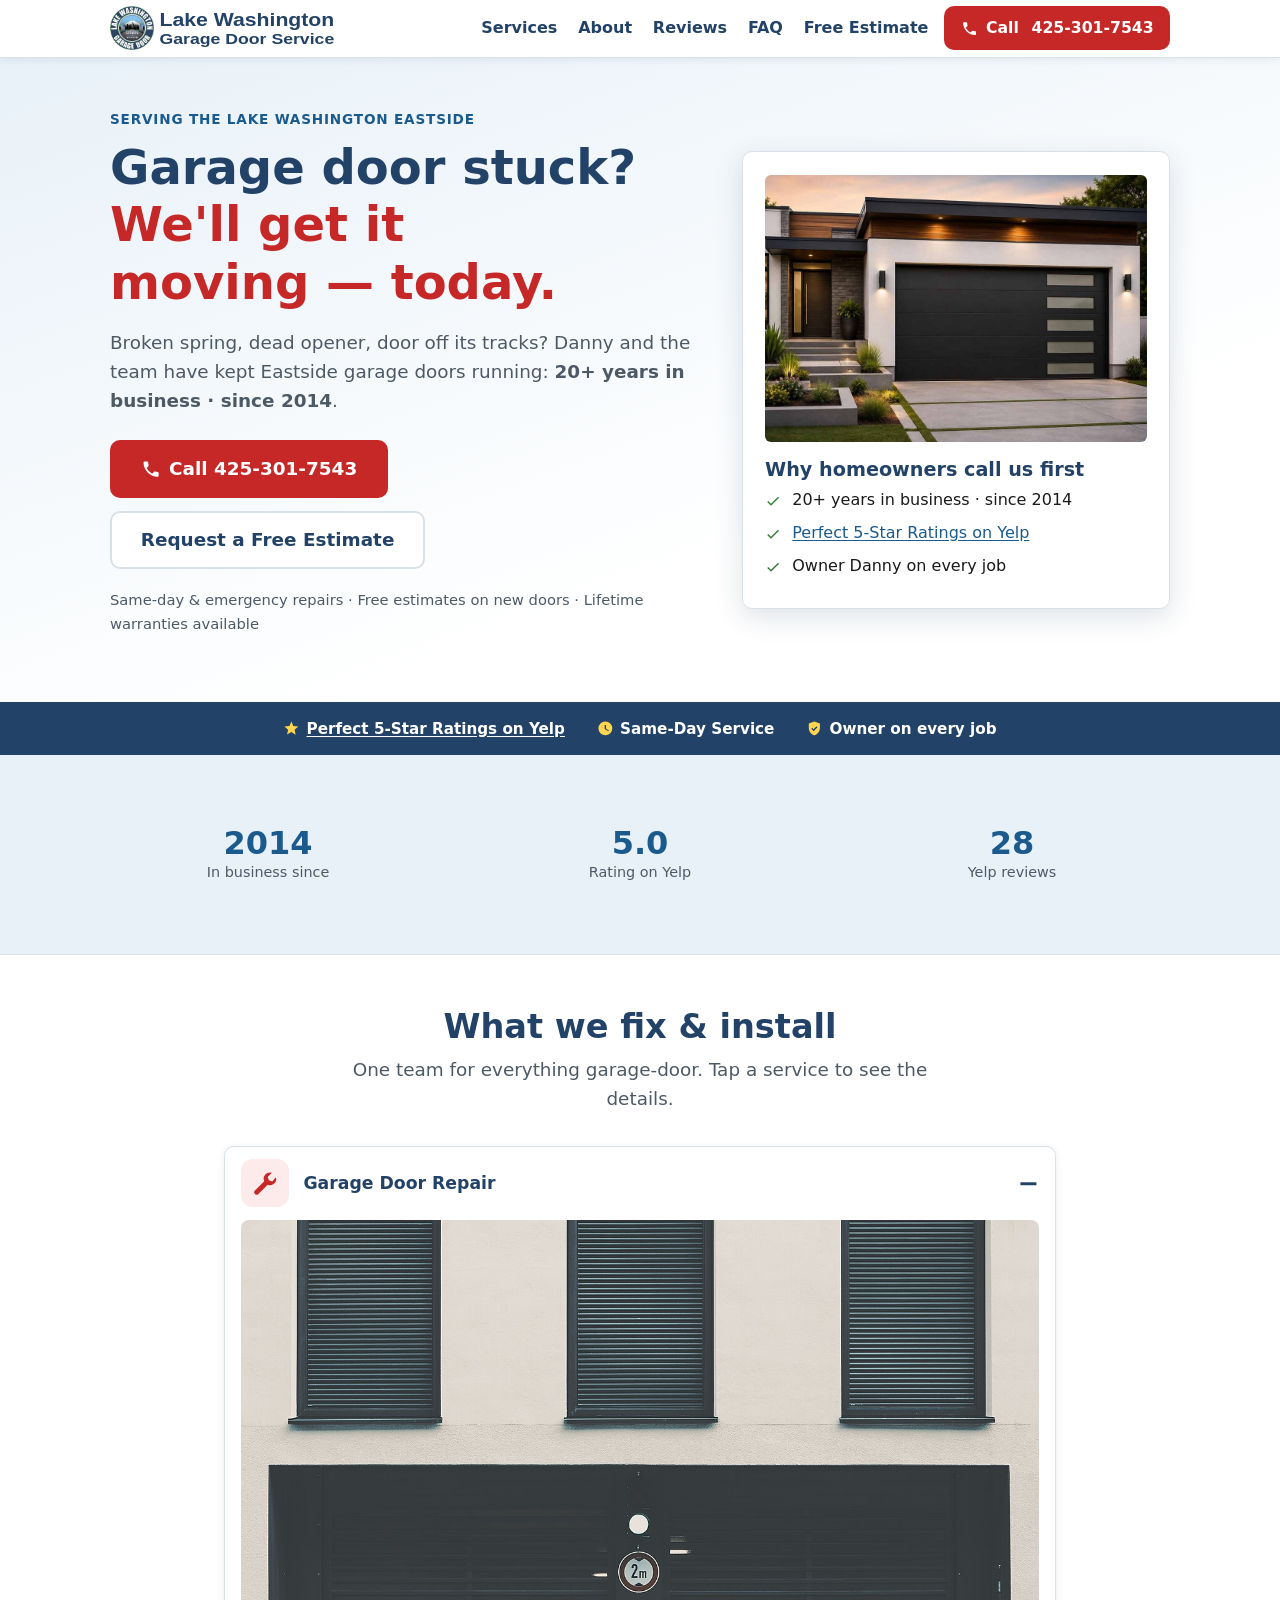
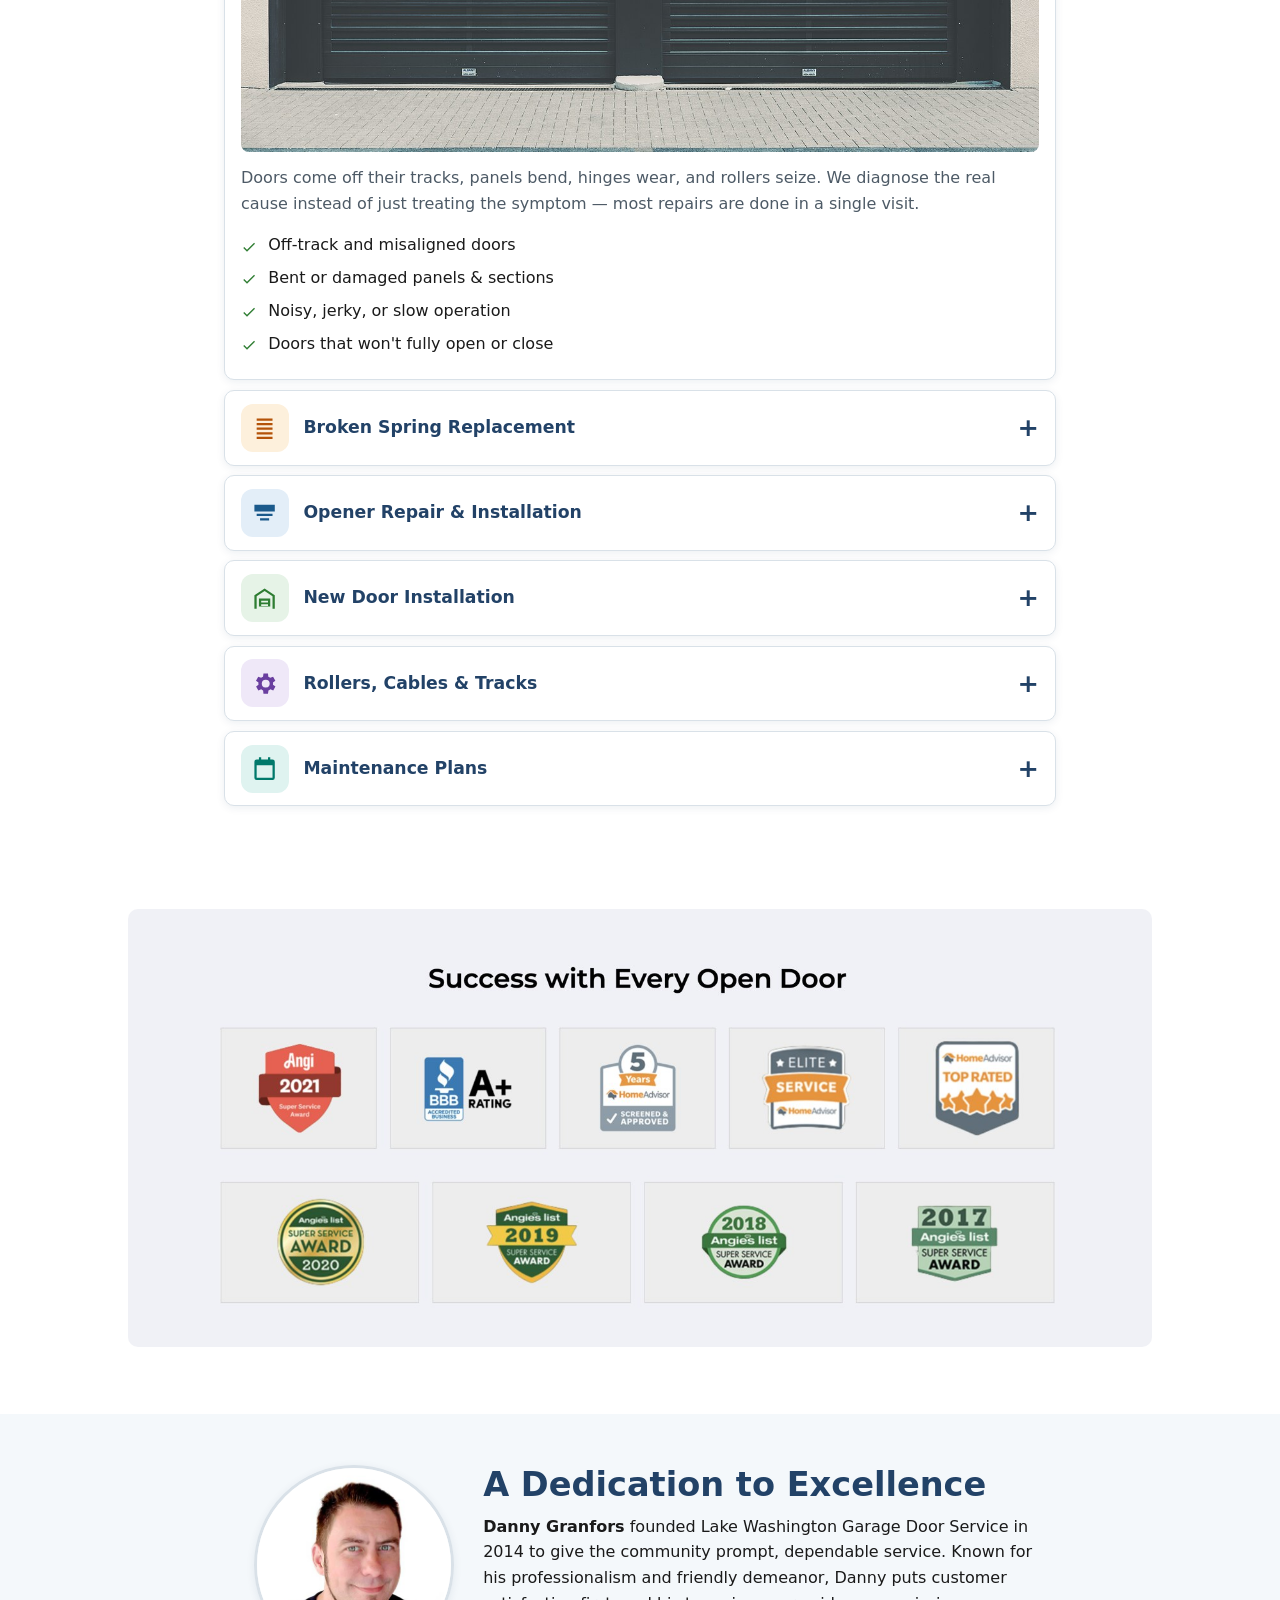
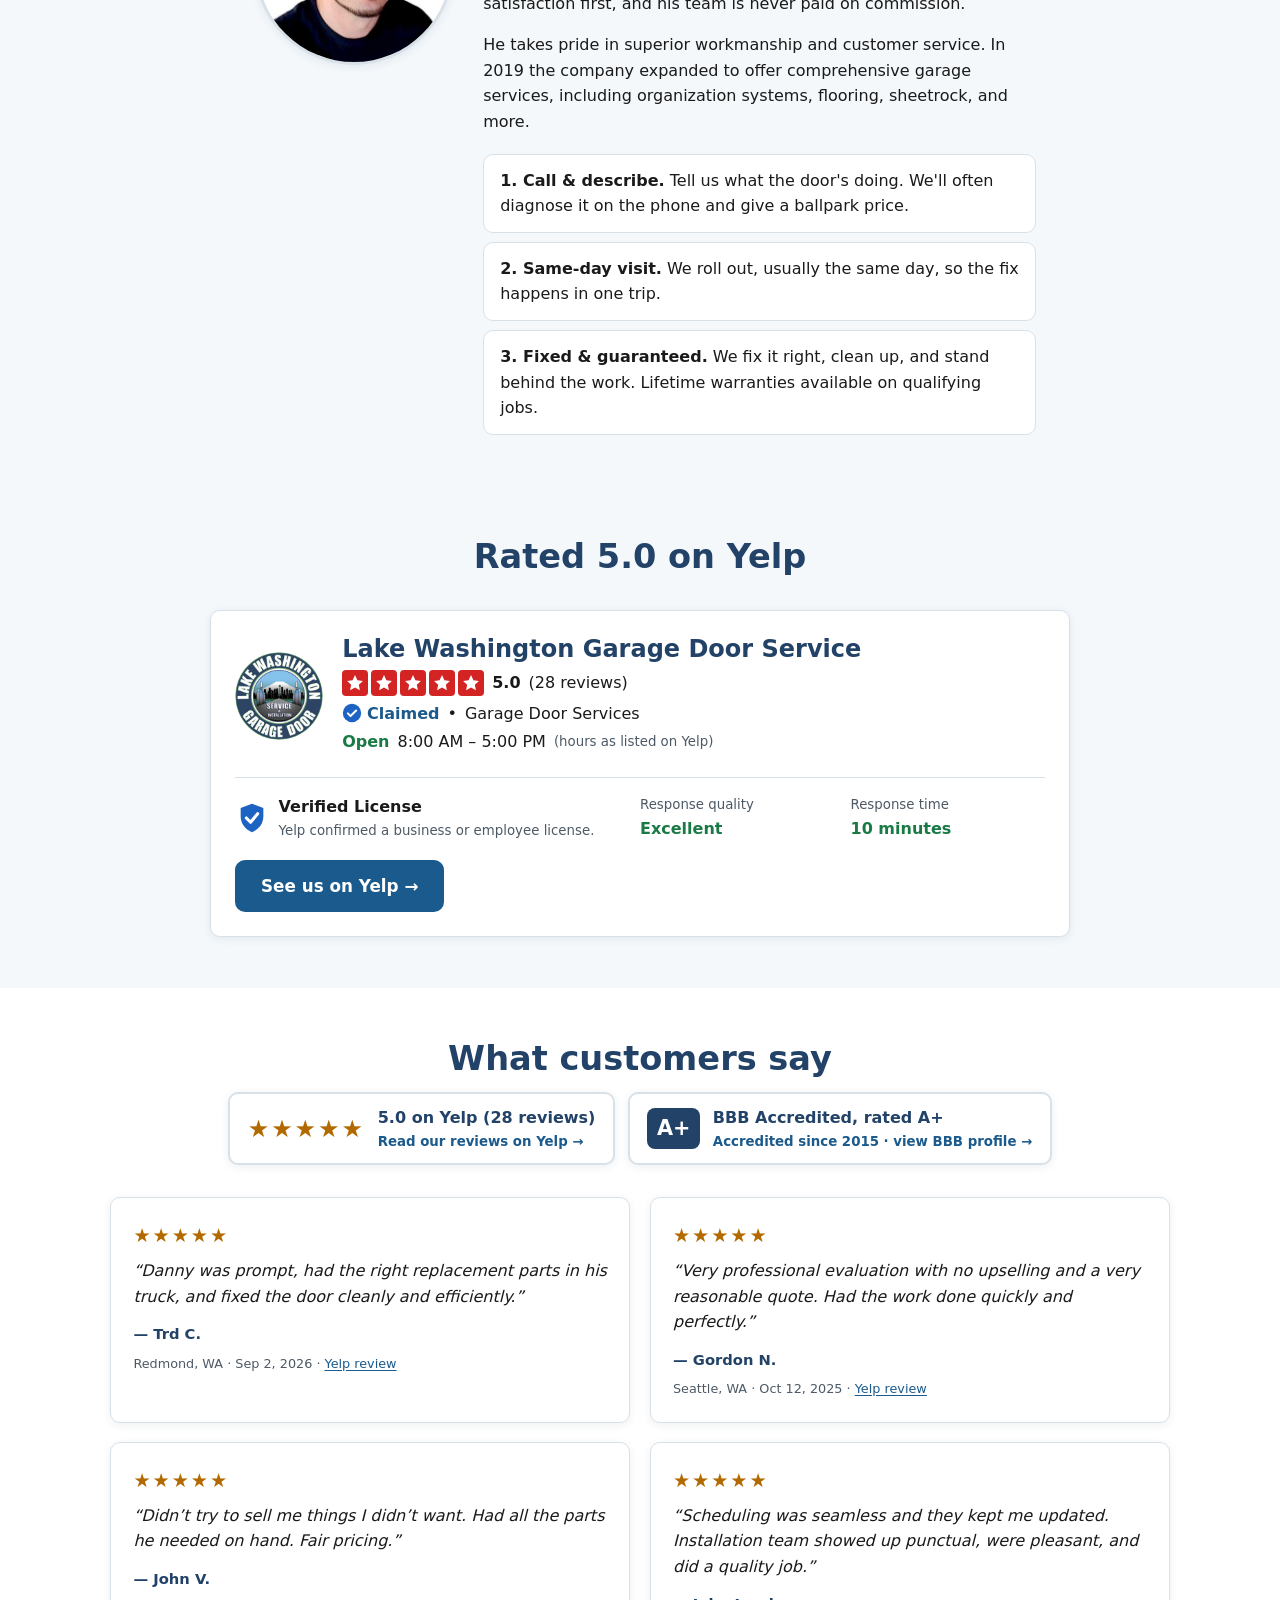
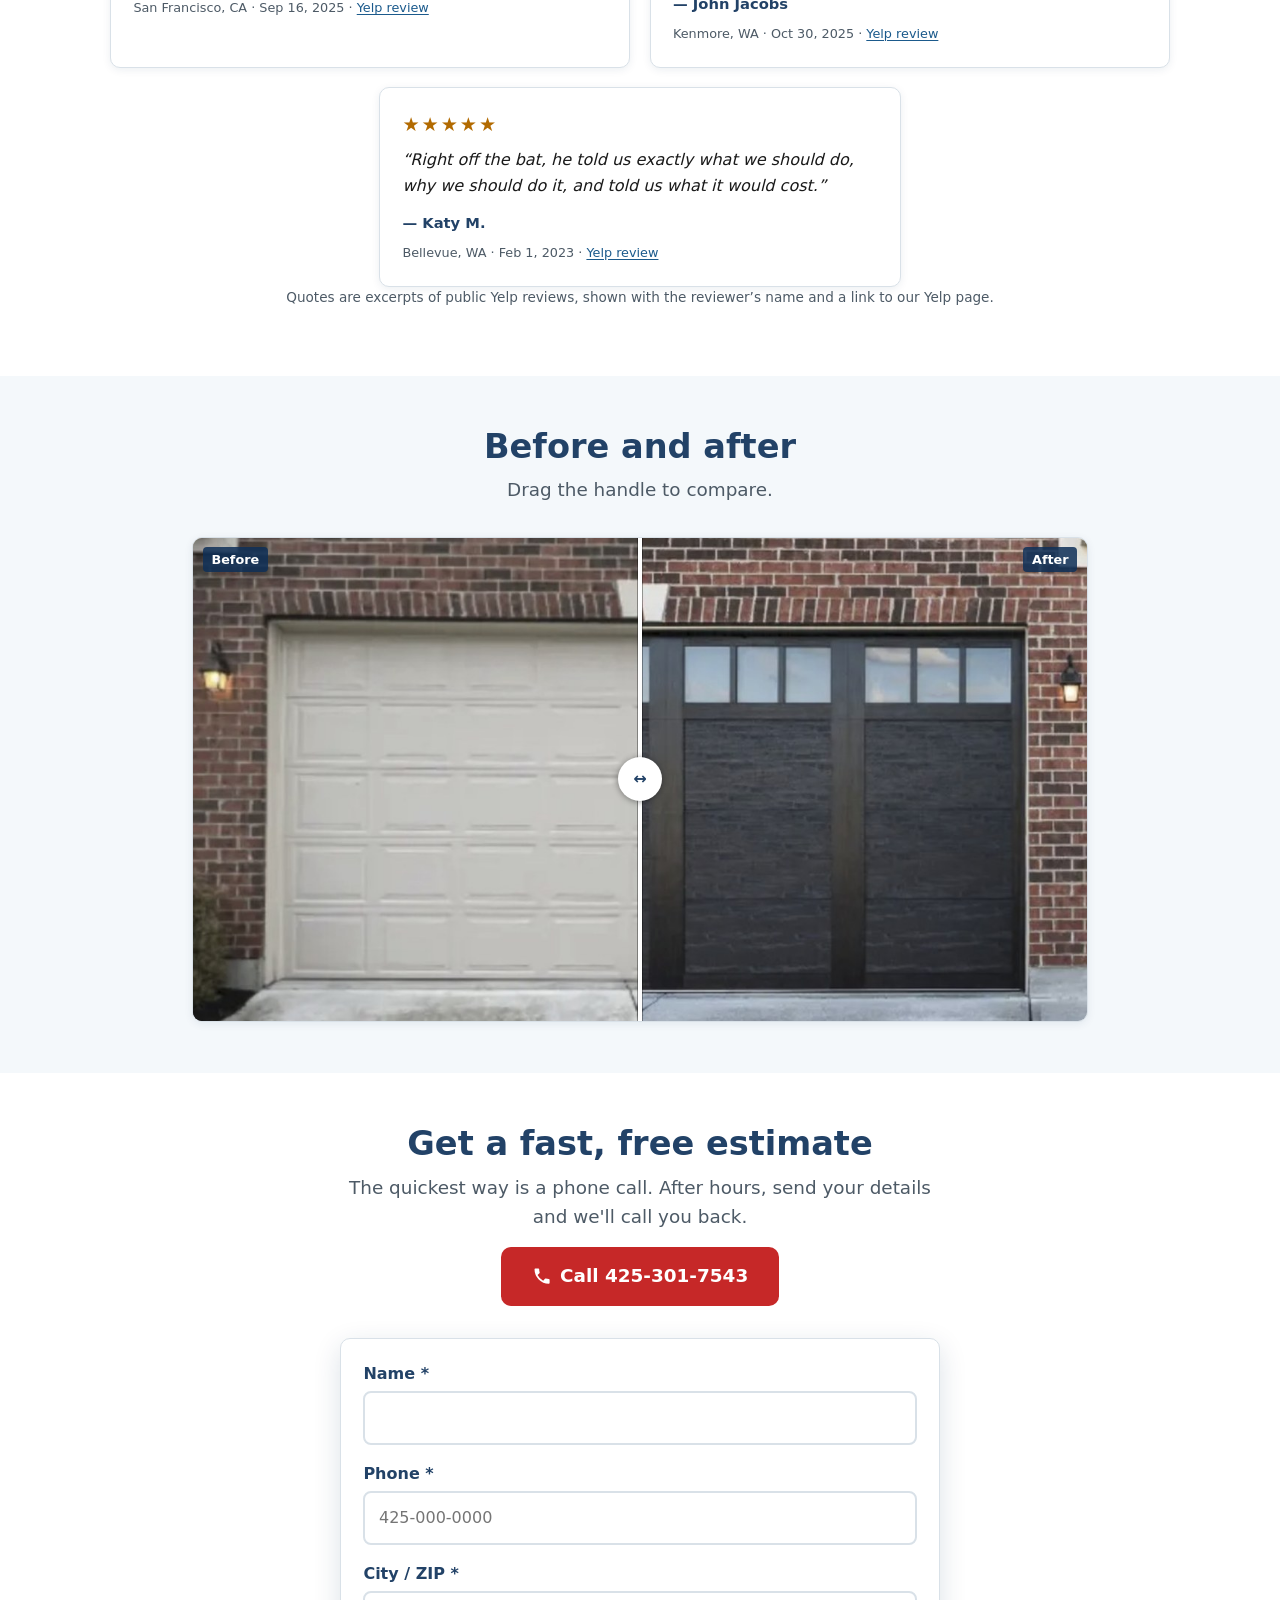
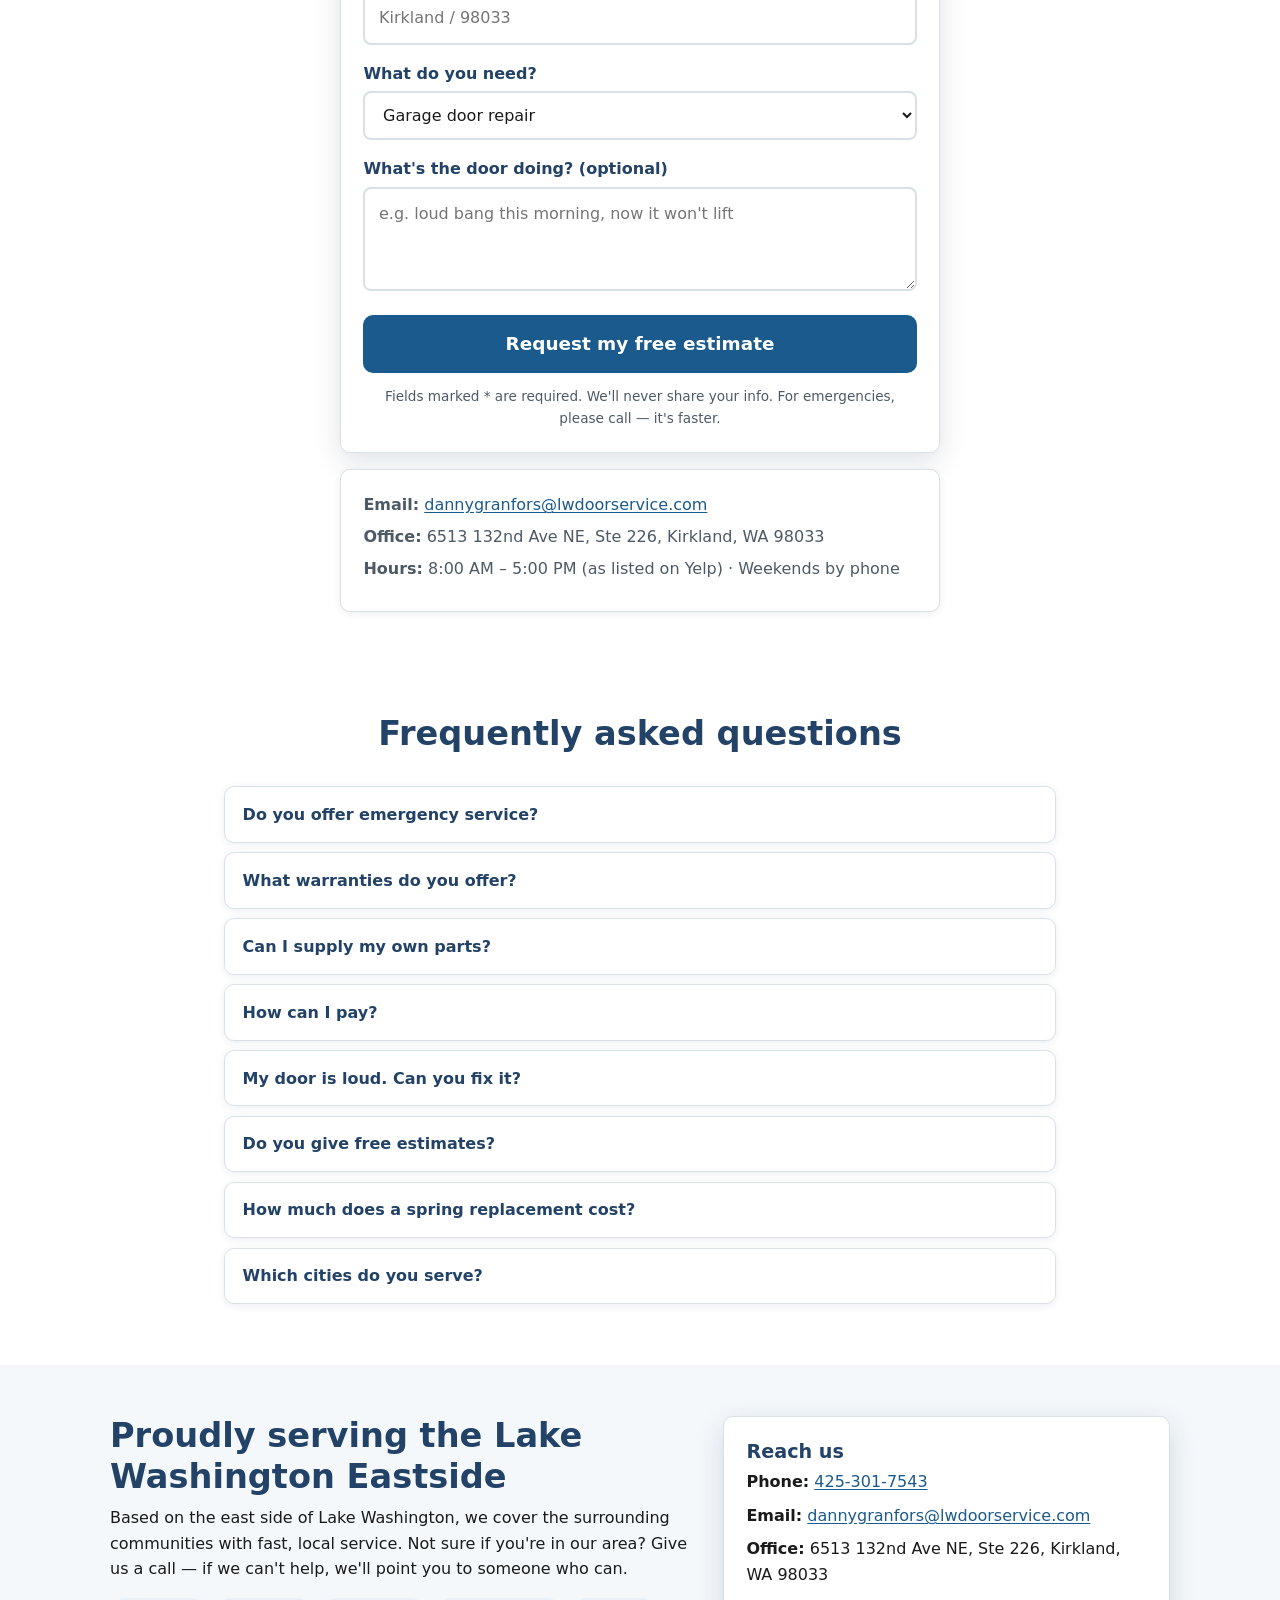
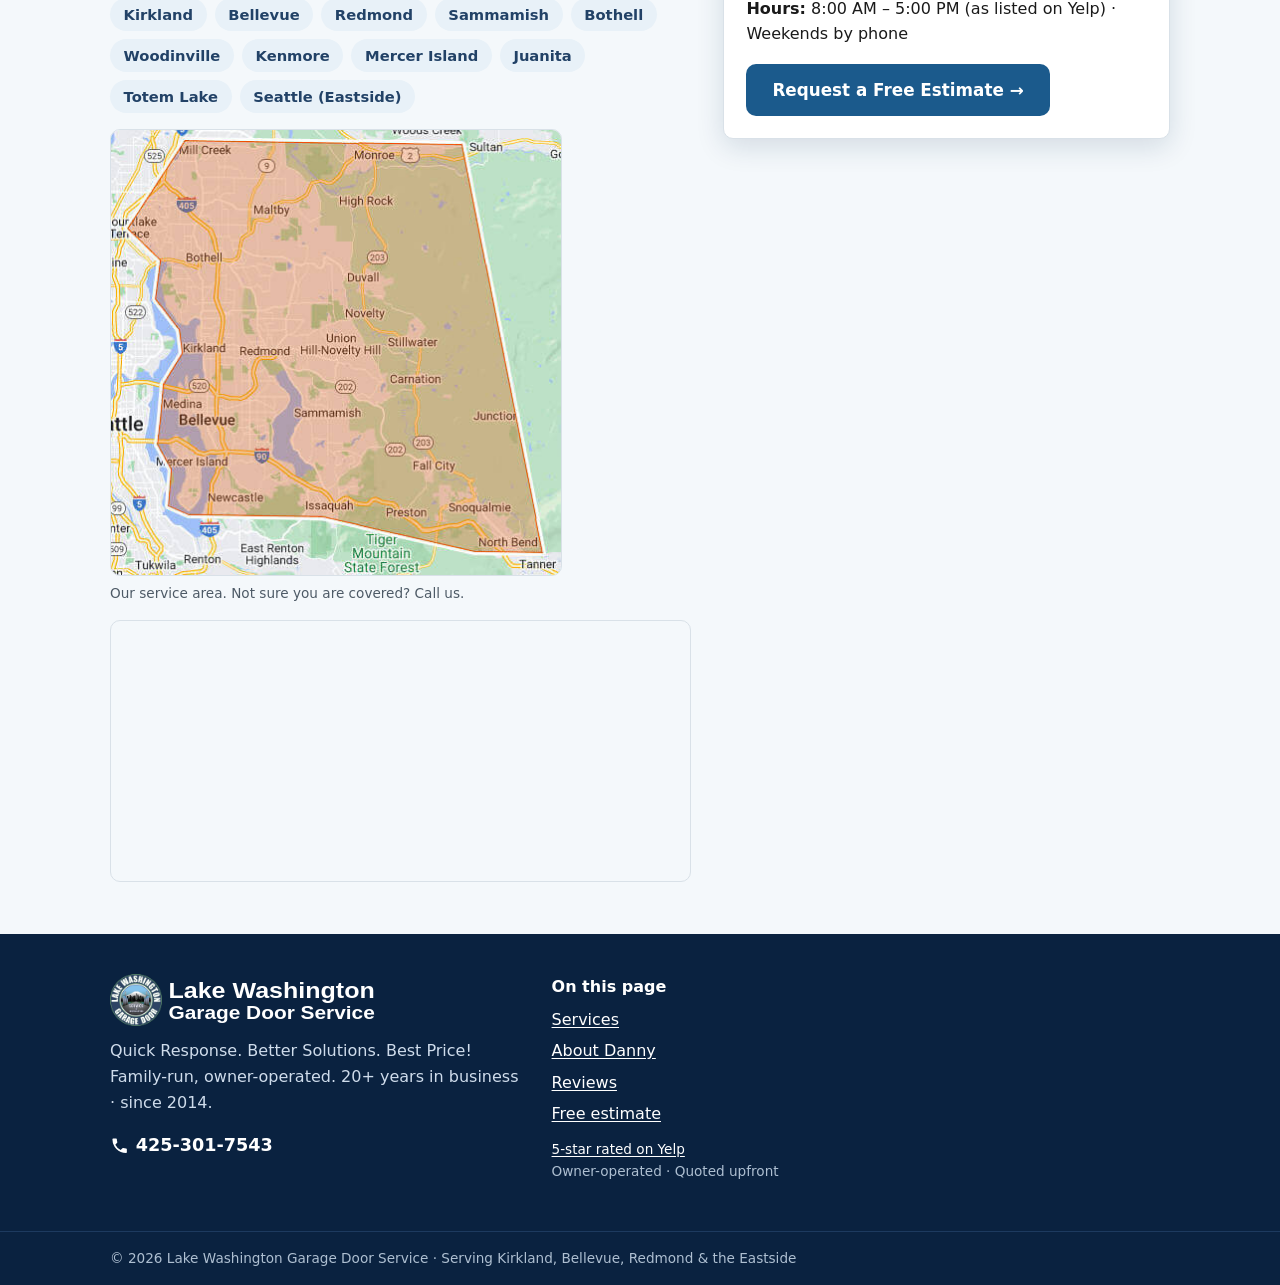
==== index.html @ e5011e91 "Garage door design one: one-page mobile-first site built from design 7" ====
<!DOCTYPE html>
<html lang="en">
<head>
<meta charset="utf-8">
<meta name="viewport" content="width=device-width, initial-scale=1">
<title>Garage Door Repair &amp; Installation — Eastside WA | Lake Washington Garage Door Service</title>
<meta name="description" content="Same-day garage door repair, spring replacement, opener service and new-door installation across the Lake Washington Eastside. 20+ years in business, since 2014. 5-star rated on Yelp. Call 425-301-7543.">
<link rel="canonical" href="https://lwdoorservice.com/">
<meta property="og:type" content="website">
<meta property="og:site_name" content="Lake Washington Garage Door Service">
<meta property="og:title" content="Garage Door Repair &amp; Installation — Eastside WA | Lake Washington Garage Door Service">
<meta property="og:description" content="Same-day garage door repair, spring replacement, opener service and new-door installation across the Lake Washington Eastside. 20+ years in business, since 2014. 5-star rated on Yelp. Call 425-301-7543.">
<meta property="og:url" content="https://lwdoorservice.com/">
<meta name="theme-color" content="#224267">
<link rel="icon" href="favicon.ico" sizes="any">
<link rel="icon" href="favicon.png" type="image/png" sizes="64x64">
<link rel="apple-touch-icon" href="apple-touch-icon.png">
<link rel="stylesheet" href="styles.css">
<link rel="stylesheet" href="print.css" media="print">
<script type="application/ld+json">
{
  "@context": "https://schema.org",
  "@type": "GarageDoorService",
  "name": "Lake Washington Garage Door Service",
  "telephone": "+14253017543",
  "email": "dannygranfors@lwdoorservice.com",
  "url": "https://lwdoorservice.com/",
  "image": "https://lwdoorservice.com/logos/badge.png",
  "priceRange": "$$",
  "slogan": "Quick Response. Better Solutions. Best Price!",
  "areaServed": [{"@type":"City","name":"Kirkland"},{"@type":"City","name":"Bellevue"},{"@type":"City","name":"Redmond"},{"@type":"City","name":"Sammamish"},{"@type":"City","name":"Bothell"},{"@type":"City","name":"Woodinville"},{"@type":"City","name":"Kenmore"},{"@type":"City","name":"Mercer Island"},{"@type":"City","name":"Seattle"}]
}
</script>

</head>
<body id="top">
<a class="skip" href="#main">Skip to content</a>
<header class="site-header">
  <div class="header-inner">
    <a class="brand" href="#top" aria-label="Lake Washington Garage Door Service — top"><img src="logos/logo.svg" alt="Lake Washington Garage Door Service" width="330" height="64"></a>
    <a class="btn btn-emergency header-call" href="tel:+14253017543" aria-label="Call 425-301-7543"><svg class="icon" aria-hidden="true" focusable="false"><use href="icons.svg#phone"/></svg><span class="call-word">Call</span> <span class="call-num">425-301-7543</span></a>
    <button class="nav-toggle" type="button" aria-expanded="false" aria-controls="nav"><span>Menu</span></button>
    <nav class="nav" id="nav" aria-label="Main">
      <ul>
        <li><a href="#services">Services</a></li>
        <li><a href="#about">About</a></li>
        <li><a href="#reviews">Reviews</a></li>
        <li><a href="#faq">FAQ</a></li>
        <li><a href="#contact">Free Estimate</a></li>
      </ul>
    </nav>
  </div>
</header>
<main id="main">
<section class="hero">
  <div class="wrap hero-grid">
    <div>
      <p class="eyebrow">Serving the Lake Washington Eastside</p>
      <h1>Garage door stuck? <span>We'll get it moving — today.</span></h1>
      <p class="lead">Broken spring, dead opener, door off its tracks? Danny and the team have kept Eastside garage doors running: <strong>20+ years in business · since 2014</strong>.</p>
      <div class="hero-cta">
        <a class="btn btn-emergency btn-lg" href="tel:+14253017543"><svg class="icon" aria-hidden="true" focusable="false"><use href="icons.svg#phone"/></svg> Call 425-301-7543</a>
        <a class="btn btn-ghost btn-lg" href="#contact">Request a Free Estimate</a>
      </div>
      <p class="hero-note">Same-day &amp; emergency repairs · Free estimates on new doors · Lifetime warranties available</p>
    </div>
    <aside class="hero-card" aria-labelledby="why">
      <img class="hero-photo" src="images/hero.jpg" alt="A modern home with a dark, flush-panel garage door at dusk" width="1000" height="707" fetchpriority="high">
      <h2 id="why" class="h3">Why homeowners call us first</h2>
      <ul class="checks">
        <li>20+ years in business · since 2014</li>
        <li><a href="https://www.yelp.com/biz/lake-washington-garage-door-service-kirkland-2" rel="noopener">Perfect 5-Star Ratings on Yelp</a></li>
        <li>Owner Danny on every job</li>
      </ul>
    </aside>
  </div>
</section>

<div class="trust">
  <ul class="wrap trust-inner">
    <li><svg class="icon" aria-hidden="true" focusable="false"><use href="icons.svg#star"/></svg> <a href="https://www.yelp.com/biz/lake-washington-garage-door-service-kirkland-2" rel="noopener">Perfect 5-Star Ratings on Yelp</a></li>
    <li><svg class="icon" aria-hidden="true" focusable="false"><use href="icons.svg#clock"/></svg> Same-Day Service</li>
    <li><svg class="icon" aria-hidden="true" focusable="false"><use href="icons.svg#shield"/></svg> Owner on every job</li>
  </ul>
</div>

<section class="stats" aria-label="At a glance">
  <ul class="wrap stats-inner">
    <li><span class="num"><span class="counter" data-to="2014">2014</span></span><span class="lbl">In business since</span></li>
    <li><span class="num"><span class="counter" data-to="5" data-dec="1">5.0</span></span><span class="lbl">Rating on Yelp</span></li>
    <li><span class="num"><span class="counter" data-to="28">28</span></span><span class="lbl">Yelp reviews</span></li>
  </ul>
</section>


<section id="services" class="rv" aria-labelledby="svc-h">
  <div class="wrap">
    <div class="section-head center">
      <h2 id="svc-h">What we fix &amp; install</h2>
      <p class="lead">One team for everything garage-door. Tap a service to see the details.</p>
    </div>
    <div class="svc-list">
      <details class="svc" id="svc-repair" style="--tint:#fdeaea;--ic:#c62828" open>
        <summary><span class="svc-ic"><svg class="icon icon-lg" aria-hidden="true" focusable="false"><use href="icons.svg#wrench"/></svg></span><span class="svc-t">Garage Door Repair</span></summary>
        <div class="svc-body">
          <img src="images/svc-repair.jpg" alt="House facade with a garage door and window shutters" loading="lazy" width="1280" height="850">
          <p>Doors come off their tracks, panels bend, hinges wear, and rollers seize. We diagnose the real cause instead of just treating the symptom — most repairs are done in a single visit.</p>
          <ul class="ticks"><li>Off-track and misaligned doors</li><li>Bent or damaged panels &amp; sections</li><li>Noisy, jerky, or slow operation</li><li>Doors that won't fully open or close</li></ul>
        </div>
      </details>
      <details class="svc" id="svc-spring" style="--tint:#fdf0dc;--ic:#b45309">
        <summary><span class="svc-ic"><svg class="icon icon-lg" aria-hidden="true" focusable="false"><use href="icons.svg#spring"/></svg></span><span class="svc-t">Broken Spring Replacement</span></summary>
        <div class="svc-body">
          <img src="images/svc-spring.jpg" alt="Close-up of a steel torsion coil spring" loading="lazy" width="1280" height="850">
          <p>A snapped torsion or extension spring is the #1 reason a door suddenly won't lift — and it's genuinely dangerous to tackle yourself. We carry the right springs on the truck and replace them safely, in pairs, so the second one doesn't fail a week later.</p>
          <ul class="ticks"><li>Torsion &amp; extension springs</li><li>Loud “bang” then a door that won't budge</li><li>Replaced in matched pairs for even wear</li><li>Correct spring size &amp; cycle rating for your door</li></ul>
        </div>
      </details>
      <details class="svc" id="svc-opener" style="--tint:#e3eef8;--ic:#1b5a8c">
        <summary><span class="svc-ic"><svg class="icon icon-lg" aria-hidden="true" focusable="false"><use href="icons.svg#opener"/></svg></span><span class="svc-t">Opener Repair &amp; Installation</span></summary>
        <div class="svc-body">
          <img src="images/svc-opener.jpg" alt="Open garage with a car inside" loading="lazy" width="1280" height="850">
          <p>From dead remotes and worn gears to a full replacement, we service all major opener brands. Upgrading? Newer belt-drive units are dramatically quieter and add smartphone control and battery backup for power outages.</p>
          <ul class="ticks"><li>Opener won't respond / runs then reverses</li><li>Remote &amp; keypad programming</li><li>Quiet belt-drive upgrades with Wi-Fi &amp; battery backup</li><li>Safety-sensor alignment</li></ul>
        </div>
      </details>
      <details class="svc" id="svc-install" style="--tint:#e6f3e7;--ic:#2e7d32">
        <summary><span class="svc-ic"><svg class="icon icon-lg" aria-hidden="true" focusable="false"><use href="icons.svg#door"/></svg></span><span class="svc-t">New Door Installation</span></summary>
        <div class="svc-body">
          <img src="images/svc-newdoor.jpg" alt="Modern dark garage door" loading="lazy" width="1280" height="850">
          <p>A new garage door is one of the best-returning upgrades for curb appeal — and modern insulated doors are quieter and more energy-efficient. We give <strong>free estimates</strong>, help you choose a style and R-value that fit the home, and haul away the old door.</p>
          <ul class="ticks"><li>Free in-home estimates</li><li>Insulated &amp; carriage-style options</li><li>Style guidance for your home's look</li><li>Old door removal &amp; disposal included</li></ul>
        </div>
      </details>
      <details class="svc" id="svc-parts" style="--tint:#efe8f8;--ic:#6a3fa0">
        <summary><span class="svc-ic"><svg class="icon icon-lg" aria-hidden="true" focusable="false"><use href="icons.svg#gear"/></svg></span><span class="svc-t">Rollers, Cables &amp; Tracks</span></summary>
        <div class="svc-body">
          <img src="images/svc-tracks.jpg" alt="Worn garage door showing wear" loading="lazy" width="1280" height="850">
          <p>The small parts do the quiet work. Worn nylon rollers get noisy, frayed lift cables are a safety risk, and dented tracks make a door bind. Replacing them early is cheap insurance against a door that fails completely.</p>
          <ul class="ticks"><li>Quiet nylon roller upgrades</li><li>Frayed or snapped cable replacement</li><li>Track straightening &amp; realignment</li><li>Hinge &amp; bracket replacement</li></ul>
        </div>
      </details>
      <details class="svc" id="svc-maintenance" style="--tint:#dff3f0;--ic:#00796b">
        <summary><span class="svc-ic"><svg class="icon icon-lg" aria-hidden="true" focusable="false"><use href="icons.svg#calendar"/></svg></span><span class="svc-t">Maintenance Plans</span></summary>
        <div class="svc-body">
          <img src="images/svc-maintenance.jpg" alt="Well-kept home with a garage door" loading="lazy" width="1280" height="850">
          <p>A garage door cycles thousands of times a year. An annual tune-up — lubrication, balance check, spring and cable inspection, sensor test — catches the parts about to fail and keeps the door running smoothly and safely.</p>
          <ul class="ticks"><li>Full safety &amp; balance inspection</li><li>Lubrication of springs, rollers &amp; hinges</li><li>Early warning on worn springs &amp; cables</li><li>Keeps your door quiet and long-lived</li></ul>
        </div>
      </details>
    </div>
  </div>
</section>

<section class="rv" aria-labelledby="awards-h">
  <div class="wrap">
    <h2 id="awards-h" class="sr-only">Awards and ratings</h2>
    <img class="awards" src="images/trust-badges.jpg" alt="Awards and ratings: Angi 2021 Super Service Award, BBB A+ rating, HomeAdvisor 5 years Screened and Approved, HomeAdvisor Elite Service, HomeAdvisor Top Rated, Angie's List Super Service Award 2017 to 2020" width="1600" height="685" loading="lazy">
  </div>
</section>


<section id="about" class="section-alt rv" aria-labelledby="about-h">
  <div class="wrap about-one">
    <figure class="owner-figure"><img class="owner-photo" src="images/danny.jpg" width="400" height="400" alt="Danny Granfors, owner of Lake Washington Garage Door Service" loading="lazy"></figure>
    <div>
      <h2 id="about-h">A Dedication to Excellence</h2>
      <p><strong>Danny Granfors</strong> founded Lake Washington Garage Door Service in 2014 to give the community prompt, dependable service. Known for his professionalism and friendly demeanor, Danny puts customer satisfaction first, and his team is never paid on commission.</p>
      <p>He takes pride in superior workmanship and customer service. In 2019 the company expanded to offer comprehensive garage services, including organization systems, flooring, sheetrock, and more.</p>
      <ol class="steps plain">
        <li><strong>1. Call &amp; describe.</strong> Tell us what the door's doing. We'll often diagnose it on the phone and give a ballpark price.</li>
        <li><strong>2. Same-day visit.</strong> We roll out, usually the same day, so the fix happens in one trip.</li>
        <li><strong>3. Fixed &amp; guaranteed.</strong> We fix it right, clean up, and stand behind the work. Lifetime warranties available on qualifying jobs.</li>
      </ol>
    </div>
  </div>
</section>

<div id="reviews">
<section class="section-alt rv" aria-labelledby="yelp-h">
  <div class="wrap">
    <div class="section-head center"><h2 id="yelp-h">Rated 5.0 on Yelp</h2></div>
    <article class="yelp-card" aria-label="Lake Washington Garage Door Service on Yelp">
      <div class="yc-main">
        <img class="yc-badge" src="logos/badge.png" alt="Lake Washington Garage Door Service badge" width="88" height="88">
        <div>
          <h3 class="yc-name">Lake Washington Garage Door Service</h3>
          <p class="yc-rating"><span class="yc-stars" role="img" aria-label="5 out of 5 stars"><svg class="ystar" viewBox="0 0 24 24" aria-hidden="true" focusable="false"><path d="M12 2.5l2.9 6.2 6.6.8-4.9 4.6 1.3 6.7L12 17.4 6.1 20.8l1.3-6.7L2.5 9.5l6.6-.8z" fill="currentColor"/></svg><svg class="ystar" viewBox="0 0 24 24" aria-hidden="true" focusable="false"><path d="M12 2.5l2.9 6.2 6.6.8-4.9 4.6 1.3 6.7L12 17.4 6.1 20.8l1.3-6.7L2.5 9.5l6.6-.8z" fill="currentColor"/></svg><svg class="ystar" viewBox="0 0 24 24" aria-hidden="true" focusable="false"><path d="M12 2.5l2.9 6.2 6.6.8-4.9 4.6 1.3 6.7L12 17.4 6.1 20.8l1.3-6.7L2.5 9.5l6.6-.8z" fill="currentColor"/></svg><svg class="ystar" viewBox="0 0 24 24" aria-hidden="true" focusable="false"><path d="M12 2.5l2.9 6.2 6.6.8-4.9 4.6 1.3 6.7L12 17.4 6.1 20.8l1.3-6.7L2.5 9.5l6.6-.8z" fill="currentColor"/></svg><svg class="ystar" viewBox="0 0 24 24" aria-hidden="true" focusable="false"><path d="M12 2.5l2.9 6.2 6.6.8-4.9 4.6 1.3 6.7L12 17.4 6.1 20.8l1.3-6.7L2.5 9.5l6.6-.8z" fill="currentColor"/></svg></span><strong>5.0</strong> <span>(28 reviews)</span></p>
          <p class="yc-meta"><span class="yc-claimed"><svg class="yc-check" viewBox="0 0 24 24" aria-hidden="true" focusable="false"><circle cx="12" cy="12" r="11" fill="currentColor"/><path d="M7 12.5l3.2 3.2L17 9" fill="none" stroke="#fff" stroke-width="2.4" stroke-linecap="round" stroke-linejoin="round"/></svg>Claimed</span><span class="yc-dot" aria-hidden="true">•</span><span>Garage Door Services</span></p>
          <p class="yc-hours"><span class="yc-open">Open</span> 8:00 AM – 5:00 PM <small>(hours as listed on Yelp)</small></p>
        </div>
      </div>
      <ul class="yc-facts">
        <li><svg class="yc-shield" viewBox="0 0 24 24" aria-hidden="true" focusable="false"><path d="M12 2l8 3v6c0 5-3.4 9.3-8 11-4.6-1.7-8-6-8-11V5z" fill="currentColor"/><path d="M8 12l3 3 5-6" fill="none" stroke="#fff" stroke-width="2.2" stroke-linecap="round" stroke-linejoin="round"/></svg><span><strong>Verified License</strong><small>Yelp confirmed a business or employee license.</small></span></li>
        <li><span><small>Response quality</small><strong class="yc-good">Excellent</strong></span></li>
        <li><span><small>Response time</small><strong class="yc-good">10 minutes</strong></span></li>
      </ul>
      <a class="btn btn-primary yc-link" href="https://www.yelp.com/biz/lake-washington-garage-door-service-kirkland-2?dd_referrer=" rel="noopener">See us on Yelp →</a>
    </article>
  </div>
</section>


<section class=" rv" aria-labelledby="rev-h">
  <div class="wrap">
    <div class="section-head center">
      <h2 id="rev-h">What customers say</h2>
      <p class="trust-links"><a class="yelp-badge" href="https://www.yelp.com/biz/lake-washington-garage-door-service-kirkland-2?dd_referrer=" rel="noopener"><span class="stars" aria-hidden="true">★★★★★</span><span><strong>5.0 on Yelp (28 reviews)</strong><small>Read our reviews on Yelp →</small></span></a>
      <a class="bbb-badge" href="https://www.bbb.org/us/wa/kirkland/profile/garage-doors/lake-washington-garage-door-service-llc-1296-90006589/addressId/342375" rel="noopener"><span class="bbb-grade" aria-hidden="true">A+</span><span><strong>BBB Accredited, rated A+</strong><small>Accredited since 2015 · view BBB profile →</small></span></a></p>
    </div>
    <ul class="grid grid-2 plain reviews">
      <li class="review">
        <p class="stars" aria-label="5 out of 5 stars">★★★★★</p>
        <blockquote><p>&ldquo;Danny was prompt, had the right replacement parts in his truck, and fixed the door cleanly and efficiently.&rdquo;</p></blockquote>
        <p class="who">— Trd C.</p>
        <p class="src">Redmond, WA · Sep 2, 2026 · <a href="https://www.yelp.com/biz/lake-washington-garage-door-service-kirkland-2?dd_referrer=" rel="noopener">Yelp review<span class="sr-only"> by Trd C.</span></a></p>
      </li>
      <li class="review">
        <p class="stars" aria-label="5 out of 5 stars">★★★★★</p>
        <blockquote><p>&ldquo;Very professional evaluation with no upselling and a very reasonable quote. Had the work done quickly and perfectly.&rdquo;</p></blockquote>
        <p class="who">— Gordon N.</p>
        <p class="src">Seattle, WA · Oct 12, 2025 · <a href="https://www.yelp.com/biz/lake-washington-garage-door-service-kirkland-2?dd_referrer=" rel="noopener">Yelp review<span class="sr-only"> by Gordon N.</span></a></p>
      </li>
      <li class="review">
        <p class="stars" aria-label="5 out of 5 stars">★★★★★</p>
        <blockquote><p>&ldquo;Didn&rsquo;t try to sell me things I didn&rsquo;t want. Had all the parts he needed on hand. Fair pricing.&rdquo;</p></blockquote>
        <p class="who">— John V.</p>
        <p class="src">San Francisco, CA · Sep 16, 2025 · <a href="https://www.yelp.com/biz/lake-washington-garage-door-service-kirkland-2?dd_referrer=" rel="noopener">Yelp review<span class="sr-only"> by John V.</span></a></p>
      </li>
      <li class="review">
        <p class="stars" aria-label="5 out of 5 stars">★★★★★</p>
        <blockquote><p>&ldquo;Scheduling was seamless and they kept me updated. Installation team showed up punctual, were pleasant, and did a quality job.&rdquo;</p></blockquote>
        <p class="who">— John Jacobs</p>
        <p class="src">Kenmore, WA · Oct 30, 2025 · <a href="https://www.yelp.com/biz/lake-washington-garage-door-service-kirkland-2?dd_referrer=" rel="noopener">Yelp review<span class="sr-only"> by John Jacobs</span></a></p>
      </li>
      <li class="review">
        <p class="stars" aria-label="5 out of 5 stars">★★★★★</p>
        <blockquote><p>&ldquo;Right off the bat, he told us exactly what we should do, why we should do it, and told us what it would cost.&rdquo;</p></blockquote>
        <p class="who">— Katy M.</p>
        <p class="src">Bellevue, WA · Feb 1, 2023 · <a href="https://www.yelp.com/biz/lake-washington-garage-door-service-kirkland-2?dd_referrer=" rel="noopener">Yelp review<span class="sr-only"> by Katy M.</span></a></p>
      </li>
    </ul>
    <p class="fine center">Quotes are excerpts of public Yelp reviews, shown with the reviewer&rsquo;s name and a link to our Yelp page.</p>
  </div>
</section>


</div>
<section class="section-alt rv" aria-labelledby="ba-h">
  <div class="wrap">
    <div class="section-head center">
      <h2 id="ba-h">Before and after</h2>
      <p class="lead">Drag the handle to compare.</p>
    </div>
    <figure class="ba" data-ba>
      <img class="ba-after" src="images/after.jpg" alt="After: a new black garage door with windows on a brick home" width="1200" height="750" loading="lazy">
      <img class="ba-before" src="images/before.jpg" alt="Before: an old cream-colored garage door on the same brick home" width="1200" height="750" loading="lazy">
      <span class="ba-tag ba-tag-l">Before</span><span class="ba-tag ba-tag-r">After</span>
      <span class="ba-handle" aria-hidden="true"></span>
      <input class="ba-range" type="range" min="0" max="100" value="50" aria-label="Before and after comparison, drag to reveal">
    </figure>
  </div>
</section>


<section id="contact" class="rv" aria-labelledby="est-h">
  <div class="wrap contact-one">
    <div class="section-head center">
      <h2 id="est-h">Get a fast, free estimate</h2>
      <p class="lead">The quickest way is a phone call. After hours, send your details and we'll call you back.</p>
      <a class="btn btn-emergency btn-lg" href="tel:+14253017543"><svg class="icon" aria-hidden="true" focusable="false"><use href="icons.svg#phone"/></svg> Call 425-301-7543</a>
    </div>
    <form class="form-card" id="estimate-form" novalidate>
        <div class="field">
          <label for="name">Name <span aria-hidden="true">*</span></label>
          <input id="name" name="name" type="text" autocomplete="name" required>
        </div>
        <div class="field">
          <label for="phone">Phone <span aria-hidden="true">*</span></label>
          <input id="phone" name="phone" type="tel" autocomplete="tel" inputmode="tel" required placeholder="425-000-0000">
        </div>
        <div class="field">
          <label for="zip">City / ZIP <span aria-hidden="true">*</span></label>
          <input id="zip" name="zip" type="text" autocomplete="postal-code" required placeholder="Kirkland / 98033">
        </div>
        <div class="field">
          <label for="service">What do you need?</label>
          <select id="service" name="service"><option>Garage door repair</option><option>Broken spring</option><option>Opener repair / install</option><option>New door — free estimate</option><option>Rollers / cables / tracks</option><option>Maintenance / tune-up</option><option>Something else</option></select>
        </div>
        <div class="field">
          <label for="msg">What's the door doing? (optional)</label>
          <textarea id="msg" name="message" rows="3" placeholder="e.g. loud bang this morning, now it won't lift"></textarea>
        </div>
        <button class="btn btn-primary btn-lg btn-block" type="submit">Request my free estimate</button>
        <p class="fine" id="form-status" role="status" aria-live="polite"></p>
        <p class="fine">Fields marked * are required. We'll never share your info. For emergencies, please call — it's faster.</p>
      </form>
    <div class="form-done card center" id="form-done" tabindex="-1" hidden>
      <span class="ic-lg"><svg class="icon icon-xl" aria-hidden="true" focusable="false"><use href="icons.svg#check"/></svg></span>
      <h3>Thanks — we've got your request.</h3>
      <p>Danny or the team will call you back shortly. Need help right now? Call us directly.</p>
      <a class="btn btn-emergency" href="tel:+14253017543">Call 425-301-7543</a>
    </div>
    <div class="card reach">
      <p><strong>Email:</strong> <a href="mailto:dannygranfors@lwdoorservice.com">dannygranfors@lwdoorservice.com</a></p>
      <p><strong>Office:</strong> 6513 132nd Ave NE, Ste 226, Kirkland, WA 98033</p>
      <p><strong>Hours:</strong> 8:00 AM – 5:00 PM (as listed on Yelp) · Weekends by phone</p>
    </div>
  </div>
</section>

<section class=" rv" aria-labelledby="faq-h">
  <div class="wrap">
    <div class="section-head center">
      <h2 id="faq-h">Frequently asked questions</h2>
    </div>
    <div class="faq">
      <details><summary>Do you offer emergency service?</summary><p>Yes. Call 425-301-7543 and we prioritize doors that are stuck shut or stuck open. Most Eastside calls are handled the same day.</p></details>
      <details><summary>What warranties do you offer?</summary><p>We offer lifetime warranties on most parts and services. The exact terms are given to you in writing with your estimate.</p></details>
      <details><summary>Can I supply my own parts?</summary><p>We install the parts we carry on the truck so every repair is covered by our warranty, so we do not install customer-supplied parts.</p></details>
      <details><summary>How can I pay?</summary><p>Check is preferred, and cards are accepted.</p></details>
      <details><summary>My door is loud. Can you fix it?</summary><p>Usually yes. It is most often a tune-up: we inspect the door, lubricate the moving parts, tighten the hardware and adjust the balance.</p></details>
      <details><summary>Do you give free estimates?</summary><p>Yes, free estimates on new doors. For repairs we quote the price upfront, before any work starts.</p></details>
      <details><summary>How much does a spring replacement cost?</summary><p>It depends on the spring size, whether one or both springs are replaced, and your door's weight. We give you a firm price before we start.</p></details>
      <details><summary>Which cities do you serve?</summary><p>Kirkland, Bellevue, Redmond, Sammamish, Bothell, Woodinville, Kenmore, Mercer Island, Juanita, Totem Lake and the Seattle Eastside. Not sure? Call us.</p></details>
    </div>
  </div>
</section>


<section class="section-alt rv" aria-labelledby="area-h">
  <div class="wrap split">
    <div>
      <h2 id="area-h">Proudly serving the Lake Washington Eastside</h2>
      <p>Based on the east side of Lake Washington, we cover the surrounding communities with fast, local service. Not sure if you're in our area? Give us a call — if we can't help, we'll point you to someone who can.</p>
      <ul class="area-list"><li>Kirkland</li><li>Bellevue</li><li>Redmond</li><li>Sammamish</li><li>Bothell</li><li>Woodinville</li><li>Kenmore</li><li>Mercer Island</li><li>Juanita</li><li>Totem Lake</li><li>Seattle (Eastside)</li></ul>
      <figure class="area-map"><img src="images/service-area.png" alt="Map of our service area: Kirkland, Bellevue, Redmond, Sammamish, Issaquah, Bothell, Woodinville and Mercer Island" loading="lazy" width="452" height="419"><figcaption class="fine">Our service area. Not sure you are covered? Call us.</figcaption></figure>
      <div class="map-block"><iframe title="Map of our Kirkland office" loading="lazy" referrerpolicy="no-referrer-when-downgrade" src="https://www.google.com/maps?q=6513+132nd+Ave+NE+Ste+226,+Kirkland,+WA+98033&amp;output=embed"></iframe></div>
    </div>
    <aside class="hero-card" aria-labelledby="reach">
      <h2 id="reach" class="h3">Reach us</h2>
      <p><strong>Phone:</strong> <a href="tel:+14253017543">425-301-7543</a></p>
      <p><strong>Email:</strong> <a href="mailto:dannygranfors@lwdoorservice.com">dannygranfors@lwdoorservice.com</a></p>
      <p><strong>Office:</strong> 6513 132nd Ave NE, Ste 226, Kirkland, WA 98033</p>
      <p><strong>Hours:</strong> 8:00 AM – 5:00 PM (as listed on Yelp) · Weekends by phone</p>
      <a class="btn btn-primary" href="#contact">Request a Free Estimate →</a>
    </aside>
  </div>
</section>

</main>
<footer class="site-footer">
  <div class="wrap footer-grid">
    <div>
      <img class="footer-logo" src="logos/logo-light.svg" alt="Lake Washington Garage Door Service" width="330" height="64">
      <p>Quick Response. Better Solutions. Best Price!<br>Family-run, owner-operated. 20+ years in business · since 2014.</p>
      <p><a class="footer-phone" href="tel:+14253017543"><svg class="icon" aria-hidden="true" focusable="false"><use href="icons.svg#phone"/></svg> 425-301-7543</a></p>
    </div>
    <nav aria-label="Sections">
      <p class="footer-title">On this page</p>
      <ul>
        <li><a href="#services">Services</a></li>
        <li><a href="#about">About Danny</a></li>
        <li><a href="#reviews">Reviews</a></li>
        <li><a href="#contact">Free estimate</a></li>
      </ul>
      <p class="fine"><a href="https://www.yelp.com/biz/lake-washington-garage-door-service-kirkland-2" rel="noopener">5-star rated on Yelp</a><br>Owner-operated · Quoted upfront</p>
    </nav>
  </div>
  <div class="footer-bottom"><div class="wrap">© 2026 Lake Washington Garage Door Service · Serving Kirkland, Bellevue, Redmond &amp; the Eastside</div></div>
</footer>
<div class="callbar" role="region" aria-label="Quick contact">
  <a class="btn btn-emergency" href="tel:+14253017543"><svg class="icon" aria-hidden="true" focusable="false"><use href="icons.svg#phone"/></svg> Call now</a>
  <a class="btn btn-primary" href="#contact">Free estimate</a>
</div>
<script src="nav.js" defer></script>
<script>
/* Estimate form -> Google Sheet + email (Apps Script web app, ACT-00803); same pattern as the OneForce site contact form. */
(function () {
  var SHEET_ENDPOINT = "https://script.google.com/macros/s/AKfycbzTrJ-C2S-Hc40c9Ulkrngq4m8j1lXR4VglooMVdEj3ZH_l6rJLdCO00sHUUyKJgz45/exec";
  var form = document.getElementById('estimate-form');
  if (!form) return;
  var status = document.getElementById('form-status');
  var btn = form.querySelector('button[type="submit"]');
  var label = btn.textContent;
  form.addEventListener('submit', function (e) {
    e.preventDefault();
    if (!form.checkValidity()) { form.reportValidity(); return; }
    var data = new FormData(form);
    data.append('page', location.href);
    data.append('submittedAt', new Date().toISOString());
    btn.disabled = true; btn.textContent = 'Sending\u2026'; status.textContent = '';
    // no-cors: Apps Script returns no CORS headers; the row and email are done server-side when fetch resolves.
    fetch(SHEET_ENDPOINT, { method: 'POST', mode: 'no-cors', body: data })
      .then(function () { form.hidden = true; var ok = document.getElementById('form-done'); ok.hidden = false; ok.focus(); })
      .catch(function () {
        status.textContent = 'Something went wrong sending your request. Please call 425-301-7543.';
        btn.disabled = false; btn.textContent = label;
      });
  });
})();
</script>
</body>
</html>
---- styles.css ----
/* Lake Washington Garage Door Service — hand-written, mobile-first, no build step.
   Palette contrast checked against WCAG AA. Tokens first; components below. */

:root {
  --navy: #224267;
  --green: #69c066;
  --blue: #1b5a8c;
  --blue-light: #e8f1f8;
  --red: #c62828;
  --red-dark: #9f1f1f;
  --ink: #1a1a1a;
  --muted: #4d5a66;
  --line: #d9e1e8;
  --bg: #fff;
  --bg-alt: #f4f8fb;
  --radius: 10px;
  --shadow: 0 2px 8px rgb(15 48 87 / .08);
  --shadow-lg: 0 8px 28px rgb(15 48 87 / .14);
  --wrap: 1100px;
  --gap: clamp(1rem, 3vw, 2rem);
}

*, *::before, *::after { box-sizing: border-box; }
* { margin: 0; }
html { scroll-behavior: smooth; scroll-padding-top: 8.5rem; -webkit-text-size-adjust: 100%; }
@media (prefers-reduced-motion: reduce) { html { scroll-behavior: auto; } * { transition: none !important; } }

body {
  font-family: system-ui, -apple-system, "Segoe UI", Roboto, Helvetica, Arial, sans-serif;
  color: var(--ink); background: var(--bg); line-height: 1.6;
  -webkit-font-smoothing: antialiased; text-rendering: optimizeLegibility;
}
img, svg { max-width: 100%; display: block; }
ul, ol { padding: 0; }

.wrap { max-width: var(--wrap); margin: 0 auto; padding: 0 20px; }
a { color: var(--blue); text-underline-offset: .15em; }
a:hover { color: var(--navy); }
:focus-visible { outline: 3px solid #f4b400; outline-offset: 2px; border-radius: 4px; }

h1, h2, h3 { line-height: 1.2; color: var(--navy); font-weight: 800; text-wrap: balance; }
h1 { font-size: clamp(1.9rem, 5vw, 3rem); }
h2 { font-size: clamp(1.5rem, 4vw, 2.1rem); margin-bottom: .5rem; }
h3, .h3 { font-size: 1.2rem; font-weight: 800; color: var(--navy); line-height: 1.2; margin-bottom: .4rem; }
p { margin-bottom: 1rem; }
section { padding: clamp(2.5rem, 6vw, 3.5rem) 0; }
.section-alt { background: var(--bg-alt); }
.center { text-align: center; }
.lead { font-size: 1.15rem; color: var(--muted); max-width: 40rem; }
.center .lead, .cta-band .lead { margin-inline: auto; }
.section-head { margin-bottom: 2rem; }
.fine { font-size: .85rem; color: var(--muted); }
.sr-only { position: absolute; width: 1px; height: 1px; overflow: hidden; clip: rect(0 0 0 0); white-space: nowrap; }
.skip { position: absolute; left: -999px; top: 0; background: var(--navy); color: #fff; padding: .7rem 1rem; z-index: 100; }
.skip:focus { left: 0; }

.icon { width: 1.1em; height: 1.1em; fill: currentColor; flex: none; }
.icon-h { display: inline-block; vertical-align: -.12em; margin-right: .4em; color: var(--blue); }
.icon-lg { width: 2.2rem; height: 2.2rem; color: var(--blue); }
.icon-xl { width: 4rem; height: 4rem; margin-inline: auto; color: #2e7d32; }
.ic-lg { display: block; margin-bottom: .6rem; }

/* Buttons */
.btn {
  display: inline-flex; align-items: center; justify-content: center; gap: .5rem;
  padding: .85rem 1.5rem; border-radius: var(--radius); border: 2px solid transparent;
  font: inherit; font-weight: 700; font-size: 1.05rem; line-height: 1.2; cursor: pointer;
  text-decoration: none; transition: transform .08s, box-shadow .15s, background-color .15s;
}
.btn:hover { transform: translateY(-1px); box-shadow: var(--shadow-lg); }
.btn-emergency { background: var(--red); color: #fff; }
.btn-emergency:hover { background: var(--red-dark); color: #fff; }
.btn-primary { background: var(--blue); color: #fff; }
.btn-primary:hover { background: var(--navy); color: #fff; }
.btn-ghost { background: #fff; color: var(--navy); border-color: var(--line); }
.btn-ghost:hover { border-color: var(--blue); color: var(--blue); }
.btn-lg { padding: 1rem 1.8rem; font-size: 1.15rem; }
.btn-block { width: 100%; }

/* Header */
.site-header { position: sticky; top: 0; z-index: 50; background: #fff; border-bottom: 1px solid var(--line); box-shadow: var(--shadow); }
.header-inner { display: flex; align-items: center; justify-content: space-between; gap: 1rem; padding: .6rem 20px; max-width: var(--wrap); margin: 0 auto; flex-wrap: wrap; }
.brand { display: flex; align-items: center; gap: .6rem; font-weight: 800; color: var(--navy); font-size: 1.02rem; line-height: 1.15; text-decoration: none; }
.brand .mark { width: 38px; height: 38px; flex: none; }
.brand small { display: block; font-size: .72rem; color: var(--muted); font-weight: 600; letter-spacing: .02em; }
.nav { display: flex; align-items: center; gap: 1.3rem; }
.nav ul { display: flex; gap: 1.3rem; list-style: none; }
.nav li a { color: var(--navy); font-weight: 600; text-decoration: none; padding: .3rem 0; border-bottom: 2px solid transparent; }
.nav li a:hover, .nav li a[aria-current="page"] { border-bottom-color: var(--red); }
.header-call { padding: .55rem 1rem; font-size: .98rem; }
.nav-toggle { display: none; }

@media (max-width: 820px) {
  .nav { width: 100%; flex-direction: column; align-items: stretch; gap: .6rem; padding-bottom: .8rem; }
  .nav ul { flex-direction: column; gap: 0; }
  .nav li a { display: block; padding: .7rem 0; border-bottom: 1px solid var(--line); }
  .js .nav-toggle { display: inline-block; background: #fff; border: 2px solid var(--line); border-radius: 8px; padding: .5rem .9rem; font: inherit; font-weight: 700; color: var(--navy); cursor: pointer; }
  .js .nav { display: none; }
  .js .nav.open { display: flex; }
}

/* Hero */
.hero { background: linear-gradient(160deg, var(--blue-light), #fff 70%); }
.hero-grid { display: grid; gap: var(--gap); align-items: center; }
@media (min-width: 860px) { .hero-grid { grid-template-columns: 1.4fr 1fr; } }
.eyebrow { color: var(--blue); font-weight: 700; text-transform: uppercase; letter-spacing: .06em; font-size: .85rem; margin-bottom: .5rem; }
.hero h1 span { display: block; color: var(--red); }
.hero .lead { margin: 1rem 0 1.5rem; }
.hero-cta { display: flex; flex-wrap: wrap; gap: .8rem; }
.hero-note { margin-top: 1.2rem; font-size: .92rem; color: var(--muted); }
.hero-card { background: #fff; border: 1px solid var(--line); border-radius: var(--radius); padding: 1.4rem; box-shadow: var(--shadow-lg); }
.hero-card p { margin-bottom: .5rem; }
.hero-card .btn { margin-top: .6rem; }
.checks, .ticks { list-style: none; }
.checks li, .ticks li { position: relative; padding-left: 1.7rem; margin-bottom: .45rem; }
.checks li::before, .ticks li::before { content: ""; position: absolute; left: 0; top: .4em; width: 1em; height: 1em; background: #2e7d32; -webkit-mask: url("data:image/svg+xml,%3Csvg xmlns='http://www.w3.org/2000/svg' viewBox='0 0 24 24'%3E%3Cpath d='M9 16.2 4.8 12l-1.4 1.4L9 19 21 7l-1.4-1.4z'/%3E%3C/svg%3E") center/contain no-repeat; mask: url("data:image/svg+xml,%3Csvg xmlns='http://www.w3.org/2000/svg' viewBox='0 0 24 24'%3E%3Cpath d='M9 16.2 4.8 12l-1.4 1.4L9 19 21 7l-1.4-1.4z'/%3E%3C/svg%3E") center/contain no-repeat; }

/* Trust strip */
.trust { background: var(--navy); color: #fff; }
.trust-inner { list-style: none; display: flex; flex-wrap: wrap; justify-content: center; gap: .6rem 2rem; padding-block: .9rem; font-weight: 600; font-size: .95rem; }
.trust-inner li { display: inline-flex; align-items: center; gap: .4rem; }
.trust .icon { color: #ffd54f; }

/* Grids & cards */
.plain { list-style: none; }
.grid { display: grid; gap: 1.2rem; }
@media (min-width: 640px) { .grid-3 { grid-template-columns: repeat(2, 1fr); } }
@media (min-width: 960px) { .grid-3 { grid-template-columns: repeat(3, 1fr); } }
.card { background: #fff; border: 1px solid var(--line); border-radius: var(--radius); padding: 1.4rem; box-shadow: var(--shadow); }
.card p { color: var(--muted); }
.card .more { font-weight: 700; text-decoration: none; }
.card .more:hover { text-decoration: underline; }
.stack { margin-bottom: 1rem; }
.big-phone { font-size: 1.6rem; font-weight: 800; margin: .2rem 0 .6rem; }
.split { display: grid; gap: var(--gap); }
@media (min-width: 860px) { .split { grid-template-columns: 1.3fr 1fr; align-items: start; } }

.cta-band { background: var(--navy); color: #fff; text-align: center; }
.cta-band h2 { color: #fff; }
.cta-band .lead { color: #dbe7f3; margin-bottom: 1.4rem; }

.area-list { list-style: none; display: flex; flex-wrap: wrap; gap: .5rem; margin-top: 1rem; }
.area-list.center { justify-content: center; }
.area-list li { background: var(--blue-light); color: var(--navy); border-radius: 999px; padding: .3rem .85rem; font-weight: 600; font-size: .92rem; }

/* Inner pages */
.page-head { background: var(--bg-alt); border-bottom: 1px solid var(--line); padding: 2rem 0; }
.breadcrumb { font-size: .9rem; color: var(--muted); margin-bottom: .6rem; }
.svc-block { padding: 2rem 0; border-bottom: 1px solid var(--line); }
.svc-block:first-child { padding-top: 0; }
.svc-block:last-child { border-bottom: 0; }
.svc-block .card { background: var(--bg-alt); }
.svc-block .card .btn { margin-top: .4rem; }
.thanks { padding-block: 5rem; }
.thanks p { margin-top: 1rem; }

/* Form */
.form-card { background: #fff; border: 1px solid var(--line); border-radius: var(--radius); padding: 1.4rem; box-shadow: var(--shadow-lg); }
.field { margin-bottom: 1rem; }
.field label { display: block; font-weight: 700; margin-bottom: .3rem; color: var(--navy); }
.field input, .field select, .field textarea { width: 100%; padding: .75rem .85rem; border: 2px solid var(--line); border-radius: 8px; font: inherit; font-size: 1rem; background: #fff; color: var(--ink); }
.field input:focus, .field select:focus, .field textarea:focus { border-color: var(--blue); outline: none; box-shadow: 0 0 0 3px rgb(27 90 140 / .25); }
.field input:user-invalid { border-color: var(--red); }
.hp { position: absolute; left: -9999px; }
.form-card .fine { margin: .8rem 0 0; text-align: center; }

/* Footer */
.site-footer { background: #0a2240; color: #cfdceb; padding-top: 2.5rem; }
.site-footer a { color: #fff; }
.footer-grid { display: grid; gap: 1.8rem; }
@media (min-width: 760px) { .footer-grid { grid-template-columns: 1.4fr 1fr 1fr; } }
.footer-title { color: #fff; font-weight: 800; margin-bottom: .5rem; }
.site-footer ul { list-style: none; }
.site-footer li { margin-bottom: .35rem; }
.site-footer .fine { color: #aebfd1; margin-top: .8rem; }
.footer-phone { display: inline-flex; align-items: center; gap: .4rem; font-weight: 800; font-size: 1.1rem; text-decoration: none; }
.footer-bottom { border-top: 1px solid #1d3a5f; margin-top: 2rem; padding: 1rem 0; font-size: .85rem; color: #aebfd1; }
.split > *, .grid > *, .hero-grid > * { min-width: 0; }

/* ---------- Reviews (sample content during design stage) ---------- */
.review { background: #fff; border: 1px solid var(--line); border-radius: var(--radius); padding: 1.4rem; box-shadow: var(--shadow); }
.review .stars { color: #b26a00; letter-spacing: .1em; font-size: 1.2rem; margin: 0 0 .4rem; }
.review blockquote { margin: 0; }
.review blockquote p { font-style: italic; margin: 0 0 .8rem; }
.review .who { font-weight: 700; color: var(--navy); font-size: .92rem; margin: 0; }

/* ---- v2 ---- */
html { overflow-x: hidden; }
body { overflow-x: hidden; }
.site-header { position: -webkit-sticky; position: sticky; top: 0; z-index: 1000; }
.brand img { height: 44px; width: auto; max-width: 100%; }
.header-inner { flex-wrap: nowrap; gap: .5rem; padding-block: .4rem; }
.header-call { padding: .55rem .9rem; min-height: 44px; white-space: nowrap; margin-left: auto; }
.call-word { display: inline; margin-right: .3em; }
.nav-toggle { min-height: 44px; min-width: 44px; }
.nav li a { min-height: 44px; display: inline-flex; align-items: center; }
.topstrip { background: var(--navy); color: #fff; font-size: .88rem; }
.strip-inner { max-width: var(--wrap); margin: 0 auto; padding: 0 20px; display: flex; justify-content: space-between; align-items: center; gap: .5rem 1rem; flex-wrap: wrap; }
.strip-mail { color: #fff; display: inline-flex; align-items: center; gap: .4rem; min-height: 44px; font-weight: 700; text-decoration: none; overflow-wrap: anywhere; }
.strip-mail:hover { color: #fff; text-decoration: underline; }
.strip-years { color: #dbe7f3; }
.footer-logo { height: 52px; width: auto; margin-bottom: .8rem; }
.site-footer a, .trust a { min-height: 24px; }
.trust a { color: #fff; }
.grid-2 { grid-template-columns: 1fr; }
@media (min-width: 700px) { .grid-2 { grid-template-columns: repeat(2, 1fr); } }
.yelp-badge { display: inline-flex; align-items: center; gap: .8rem; background: #fff; border: 2px solid var(--line); border-radius: var(--radius); padding: .7rem 1.1rem; text-decoration: none; color: var(--navy); min-height: 44px; box-shadow: var(--shadow); text-align: left; }
.yelp-badge:hover { border-color: #d32323; color: var(--navy); }
.yelp-badge .stars { color: #b26a00; font-size: 1.5rem; letter-spacing: .08em; }
.yelp-badge small { display: block; color: var(--blue); font-weight: 600; }
.review .src { font-size: .8rem; color: var(--muted); margin: .5rem 0 0; }
.section-head .yelp-badge { margin-top: .8rem; }
.btn, .nav li a, .more { min-height: 44px; }
.more { display: inline-flex; align-items: center; }
@media (max-width: 820px) {
  html { scroll-padding-top: 9.5rem; }
  .brand img { height: 38px; }
  .header-inner { padding-inline: 12px; }
  .strip-inner { padding: 0 12px; }
  .strip-years { display: none; }
  .header-call .call-num { display: none; }
  .header-call .call-word { display: inline; margin-right: 0; }
  .header-call { padding: .5rem .8rem; }
  .nav { order: 5; flex-basis: 100%; }
  .header-inner { flex-wrap: wrap; }
  .js .nav { display: none; }
  .nav.open { max-height: calc(100vh - 8rem); overflow-y: auto; }
  .hero-cta .btn { width: 100%; }
  .btn-lg { font-size: 1.05rem; padding: .9rem 1.1rem; text-align: center; }
}
@media (max-width: 380px) { .brand img { height: 32px; } .header-call { padding: .5rem .6rem; } }
.brand { flex: 0 1 auto; min-width: 0; }
.nav { order: 2; margin-left: auto; }
.header-call { order: 3; margin-left: .5rem; }
.nav-toggle { order: 3; }
@media (max-width: 820px) {
  .header-call { order: 2; margin-left: auto; }
  .nav-toggle { order: 3; }
  .nav { order: 5; margin-left: 0; }
}

/* v3: Yelp card, BBB badge, trust links */
.trust-links { display: flex; flex-wrap: wrap; gap: .8rem; justify-content: center; margin: .8rem 0 0; }
.section-head .trust-links .yelp-badge { margin-top: 0; }
.bbb-badge { display: inline-flex; align-items: center; gap: .8rem; background: #fff; border: 2px solid var(--line); border-radius: var(--radius); padding: .7rem 1.1rem; text-decoration: none; color: var(--navy); min-height: 44px; box-shadow: var(--shadow); text-align: left; }
.bbb-badge:hover { border-color: var(--navy); }
.bbb-badge small { display: block; color: var(--blue); font-weight: 600; }
.bbb-grade { background: var(--navy); color: #fff; font-weight: 800; font-size: 1.3rem; border-radius: 8px; padding: .25rem .6rem; }
.yelp-card { max-width: 860px; margin: 0 auto; background: #fff; border: 1px solid var(--line); border-radius: var(--radius); box-shadow: var(--shadow); padding: 1.5rem; }
.yc-main { display: flex; gap: 1.2rem; align-items: center; }
.yc-badge { width: 88px; height: 88px; flex: none; border-radius: 50%; }
.yc-name { margin: 0 0 .4rem; font-size: 1.5rem; line-height: 1.2; color: var(--navy); }
.yc-rating { display: flex; align-items: center; gap: .5rem; margin: 0 0 .3rem; flex-wrap: wrap; }
.yc-stars { display: inline-flex; gap: 3px; }
.ystar { width: 26px; height: 26px; padding: 3px; background: #d32323; color: #fff; border-radius: 4px; box-sizing: border-box; }
.yc-meta, .yc-hours { margin: .2rem 0; display: flex; gap: .5rem; align-items: center; flex-wrap: wrap; }
.yc-claimed { display: inline-flex; align-items: center; gap: .3rem; color: var(--blue); font-weight: 600; }
.yc-check, .yc-shield { width: 20px; height: 20px; color: #1d63c4; flex: none; }
.yc-shield { width: 34px; height: 34px; }
.yc-open, .yc-good { color: #1a7a45; font-weight: 700; }
.yc-hours small { color: var(--muted); }
.yc-facts { list-style: none; padding: 0; margin: 1.2rem 0; display: grid; grid-template-columns: 2fr 1fr 1fr; gap: 1rem; border-top: 1px solid var(--line); padding-top: 1rem; }
.yc-facts li { display: flex; gap: .6rem; align-items: center; }
.yc-facts small { display: block; color: var(--muted); }
.yc-facts strong { display: block; }
.yc-link { display: inline-flex; }
@media (max-width: 640px) { .yc-main { flex-direction: column; align-items: flex-start; } .yc-facts { grid-template-columns: 1fr; } .yc-name { font-size: 1.25rem; } .yc-link { width: 100%; justify-content: center; } }

/* v3 feedback pass: colorful service icons, estimate band, FAQ, before/after, map */
.grid.plain > .card .ic-lg { width: 3.4rem; height: 3.4rem; border-radius: 14px; display: grid; place-items: center; background: var(--tint, #e8f0f8); }
.grid.plain > .card .ic-lg .icon-lg { color: var(--ic, var(--blue)); }
.grid.plain > .card:nth-child(1) { --ic: #c62828; --tint: #fdeaea; }
.grid.plain > .card:nth-child(2) { --ic: #b45309; --tint: #fdf0dc; }
.grid.plain > .card:nth-child(3) { --ic: #1b5a8c; --tint: #e3eef8; }
.grid.plain > .card:nth-child(4) { --ic: #2e7d32; --tint: #e6f3e7; }
.grid.plain > .card:nth-child(5) { --ic: #6a3fa0; --tint: #efe8f8; }
.grid.plain > .card:nth-child(6) { --ic: #00796b; --tint: #dff3f0; }
.estimate-band { background: var(--bg-alt, #eff2f8); border-block: 1px solid var(--line); text-align: center; }
.estimate-band .lead { margin-inline: auto; }
.btn-estimate, .btn-estimate:hover, .btn-estimate:focus { background: var(--red); color: #fff; }
.btn-estimate:hover { background: var(--red-dark); }
.faq { max-width: 52rem; margin: 0 auto; }
.faq details { background: #fff; border: 1px solid var(--line); border-radius: var(--radius); margin-bottom: .6rem; box-shadow: var(--shadow); }
.faq summary { cursor: pointer; font-weight: 700; padding: .9rem 1.1rem; min-height: 44px; display: flex; align-items: center; color: var(--navy); }
.faq details[open] summary { border-bottom: 1px solid var(--line); }
.faq details p { margin: 0; padding: .9rem 1.1rem; color: var(--muted); }
.draft-tag { display: inline-block; background: #fff3cd; color: #5c4400; border: 1px solid #e6c65c; border-radius: 4px; padding: 0 .4rem; font-weight: 700; font-size: .8rem; }
.ba { position: relative; max-width: 56rem; margin: 0 auto; aspect-ratio: 1200 / 650; overflow: hidden; border-radius: var(--radius); border: 1px solid var(--line); box-shadow: var(--shadow); --pos: 50%; }
.ba img { position: absolute; inset: 0; width: 100%; height: 100%; object-fit: cover; }
.ba-before { clip-path: inset(0 calc(100% - var(--pos)) 0 0); }
.ba-handle { position: absolute; top: 0; bottom: 0; left: var(--pos); width: 4px; margin-left: -2px; background: #fff; box-shadow: 0 0 0 1px rgba(0,0,0,.35); pointer-events: none; }
.ba-handle::after { content: "\2194"; position: absolute; top: 50%; left: 50%; transform: translate(-50%, -50%); width: 44px; height: 44px; border-radius: 50%; background: #fff; color: var(--navy); display: grid; place-items: center; font-weight: 800; box-shadow: 0 1px 6px rgba(0,0,0,.4); }
.ba-range { position: absolute; inset: 0; width: 100%; height: 100%; opacity: 0; cursor: ew-resize; margin: 0; }
.ba:focus-within { outline: 3px solid var(--blue); outline-offset: 2px; }
.ba-tag { position: absolute; top: .6rem; background: rgba(15,48,87,.85); color: #fff; font-weight: 700; font-size: .8rem; padding: .15rem .55rem; border-radius: 4px; pointer-events: none; }
.ba-tag-l { left: .6rem; } .ba-tag-r { right: .6rem; }
.map-block { margin-top: 1rem; border-radius: var(--radius); overflow: hidden; border: 1px solid var(--line); }
.map-block iframe { display: block; width: 100%; height: 260px; border: 0; }
@media (max-width: 820px) { .brand img { height: 44px; } }

/* v4: service photos, area map, stats, motion */
.svc-photo { margin: 0; border-radius: var(--radius); overflow: hidden; border: 1px solid var(--line); box-shadow: var(--shadow); }
.svc-photo img { display: block; width: 100%; height: auto; aspect-ratio: 3 / 2; object-fit: cover; }
.area-map { margin: 1rem 0 0; }
.area-map img { display: block; width: 100%; max-width: 452px; height: auto; border-radius: var(--radius); border: 1px solid var(--line); }
.area-map figcaption { margin-top: .4rem; }
.stats { background: var(--blue-light); border-bottom: 1px solid var(--line); }
.stats-inner { list-style: none; margin: 0 auto; padding: 1.2rem 0; display: grid; grid-template-columns: repeat(3, 1fr); gap: 1rem; text-align: center; }
.stats .num { display: block; font-size: 2rem; font-weight: 800; color: var(--blue); line-height: 1.1; }
.stats .lbl { display: block; font-size: .9rem; color: var(--muted); }
.hero { position: relative; overflow: hidden; }
.door-lift { position: absolute; inset: 0; display: grid; grid-template-rows: repeat(4, 1fr); pointer-events: none; z-index: 3; }
.door-lift i { background: #fff; border-bottom: 2px solid var(--line); transform: translateY(0); animation: door-up .9s ease-in forwards; }
.door-lift i:nth-child(1) { animation-delay: .5s; } .door-lift i:nth-child(2) { animation-delay: .35s; } .door-lift i:nth-child(3) { animation-delay: .2s; } .door-lift i:nth-child(4) { animation-delay: .05s; }
@keyframes door-up { to { transform: translateY(-110%); opacity: 0; } }
.door-lift { animation: door-gone 0s 1.6s forwards; }
@keyframes door-gone { to { visibility: hidden; } }
html.js .rv { opacity: 0; transform: translateY(18px); transition: opacity .6s ease, transform .6s ease; }
html.js .rv.in { opacity: 1; transform: none; }
@media (prefers-reduced-motion: reduce) { .door-lift { display: none; } html.js .rv { opacity: 1; transform: none; transition: none; } }

/* v5 */
.hero-photo { display: block; width: 100%; height: auto; aspect-ratio: 10 / 7; object-fit: cover; border-radius: calc(var(--radius) - 4px); margin: 0 0 1rem; }
.awards { display: block; width: 100%; max-width: 64rem; height: auto; margin: 0 auto 1rem; border-radius: var(--radius); }
@media (min-width: 640px) { .reviews > li:last-child:nth-child(odd) { grid-column: 1 / -1; justify-self: center; max-width: calc(50% - .5rem); } }

.owner-figure { margin: 0 0 1rem; text-align: center; }
.owner-photo { display: block; margin: 0 auto; width: 200px; height: 200px; border-radius: 50%; object-fit: cover; border: 3px solid var(--line); box-shadow: var(--shadow); }


/* one-page (design-one): mobile-first single page */
html { scroll-padding-top: 5.2rem; }
.topstrip { display: none; }
section { padding: clamp(2rem, 5vw, 3.2rem) 0; }
.svc-list { max-width: 52rem; margin: 0 auto; display: grid; gap: .6rem; }
.svc { background: #fff; border: 1px solid var(--line); border-radius: var(--radius); box-shadow: var(--shadow); overflow: hidden; }
.svc summary { list-style: none; cursor: pointer; display: flex; align-items: center; gap: .9rem; padding: .8rem 1rem; min-height: 64px; }
.svc summary::-webkit-details-marker { display: none; }
.svc summary::after { content: "+"; margin-left: auto; font-size: 1.6rem; font-weight: 700; color: var(--navy); line-height: 1; }
.svc[open] summary::after { content: "\2212"; }
.svc-ic { width: 3rem; height: 3rem; flex: none; border-radius: 12px; display: grid; place-items: center; background: var(--tint); }
.svc-ic .icon-lg { width: 1.7rem; height: 1.7rem; color: var(--ic); }
.svc-t { font-weight: 800; color: var(--navy); font-size: 1.08rem; line-height: 1.25; }
.svc-body { padding: 0 1rem 1rem; }
.svc-body img { width: 100%; height: auto; aspect-ratio: 3 / 2; object-fit: cover; border-radius: 8px; margin-bottom: .8rem; }
.svc-body p { color: var(--muted); }
.about-one { display: grid; gap: 1.2rem; max-width: 52rem; }
@media (min-width: 760px) { .about-one { grid-template-columns: 220px 1fr; align-items: start; } }
.steps { list-style: none; margin-top: 1.2rem; display: grid; gap: .6rem; }
.steps li { background: #fff; border: 1px solid var(--line); border-radius: var(--radius); padding: .8rem 1rem; }
.contact-one { max-width: 40rem; }
.contact-one .form-card { margin-bottom: 1rem; }
.contact-one .reach { margin-top: 1rem; }
.contact-one .reach p { margin-bottom: .4rem; overflow-wrap: anywhere; }
.form-done { margin-bottom: 1rem; }
.form-done[hidden] { display: none; }
.field input, .field select, .field textarea { font-size: 16px; min-height: 48px; }
.callbar { display: none; }
@media (max-width: 820px) {
  body { padding-bottom: 4.6rem; }
  .callbar { position: fixed; z-index: 900; left: 0; right: 0; bottom: 0; display: grid; grid-template-columns: 1fr 1fr; gap: .5rem; padding: .5rem .6rem calc(.5rem + env(safe-area-inset-bottom)); background: #fff; border-top: 1px solid var(--line); box-shadow: 0 -4px 16px rgb(15 48 87 / .14); }
  .callbar .btn { min-height: 48px; padding: .6rem .5rem; font-size: 1rem; }
  .stats .num { font-size: 1.6rem; }
  .hero-card { padding: 1rem; }
  .map-block iframe { height: 220px; }
}
@media print { .callbar { display: none; } }
@media (max-width: 480px) {
  .brand img { height: 34px; }
  .header-inner { flex-wrap: nowrap; gap: .4rem; }
  .header-call { margin-left: auto; padding: .5rem .7rem; }
  .nav-toggle { padding: .5rem .7rem; }
  .nav { position: absolute; left: 0; right: 0; top: 100%; background: #fff; padding: 0 12px .8rem; border-bottom: 1px solid var(--line); box-shadow: var(--shadow); }
}
---- print.css ----
.site-header, .nav, .cta-band, .trust, .form-card, .skip, .btn, .site-footer nav { display: none !important; }
body { color: #000; background: #fff; font-size: 11pt; }
a { color: #000; text-decoration: none; }
a[href^="tel:"]::after, a[href^="mailto:"]::after { content: " (" attr(href) ")"; font-size: .85em; }
section { padding: 1rem 0; }
.card, .hero-card { box-shadow: none; border: 1px solid #999; break-inside: avoid; }
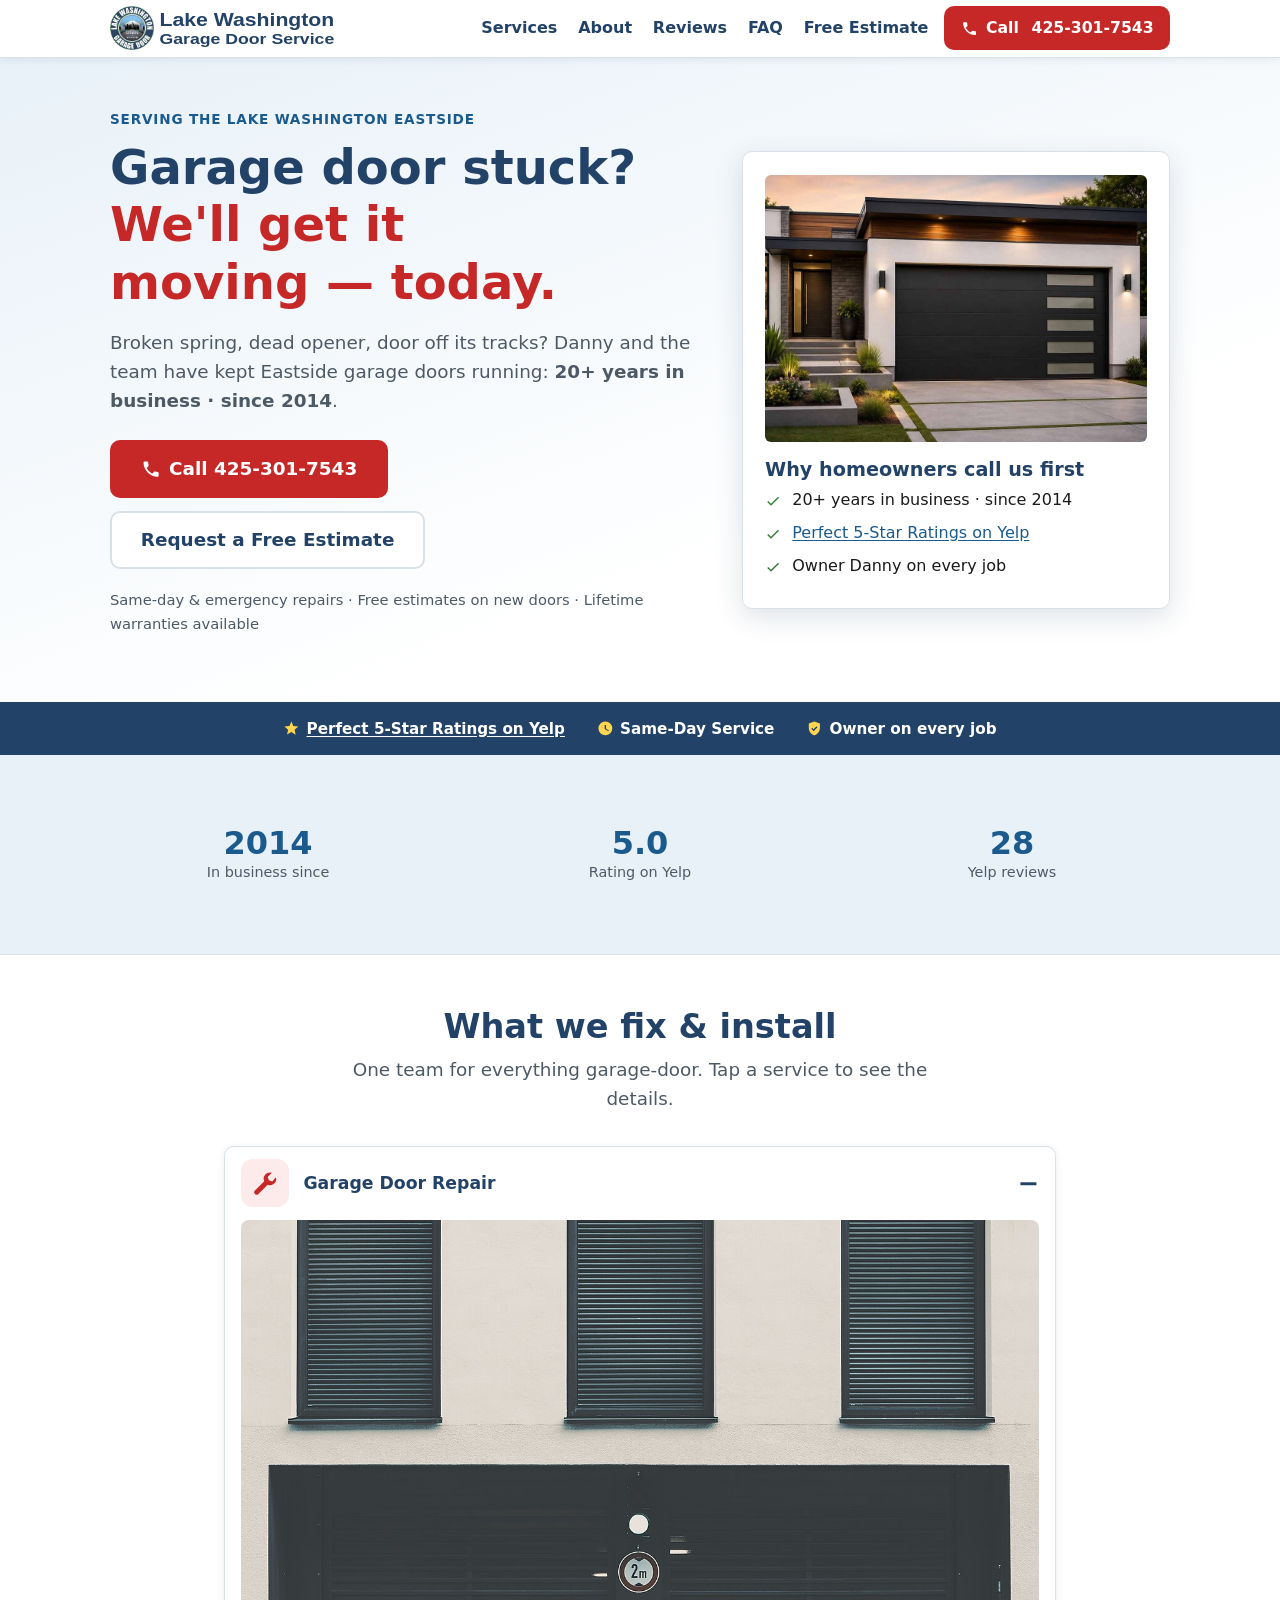
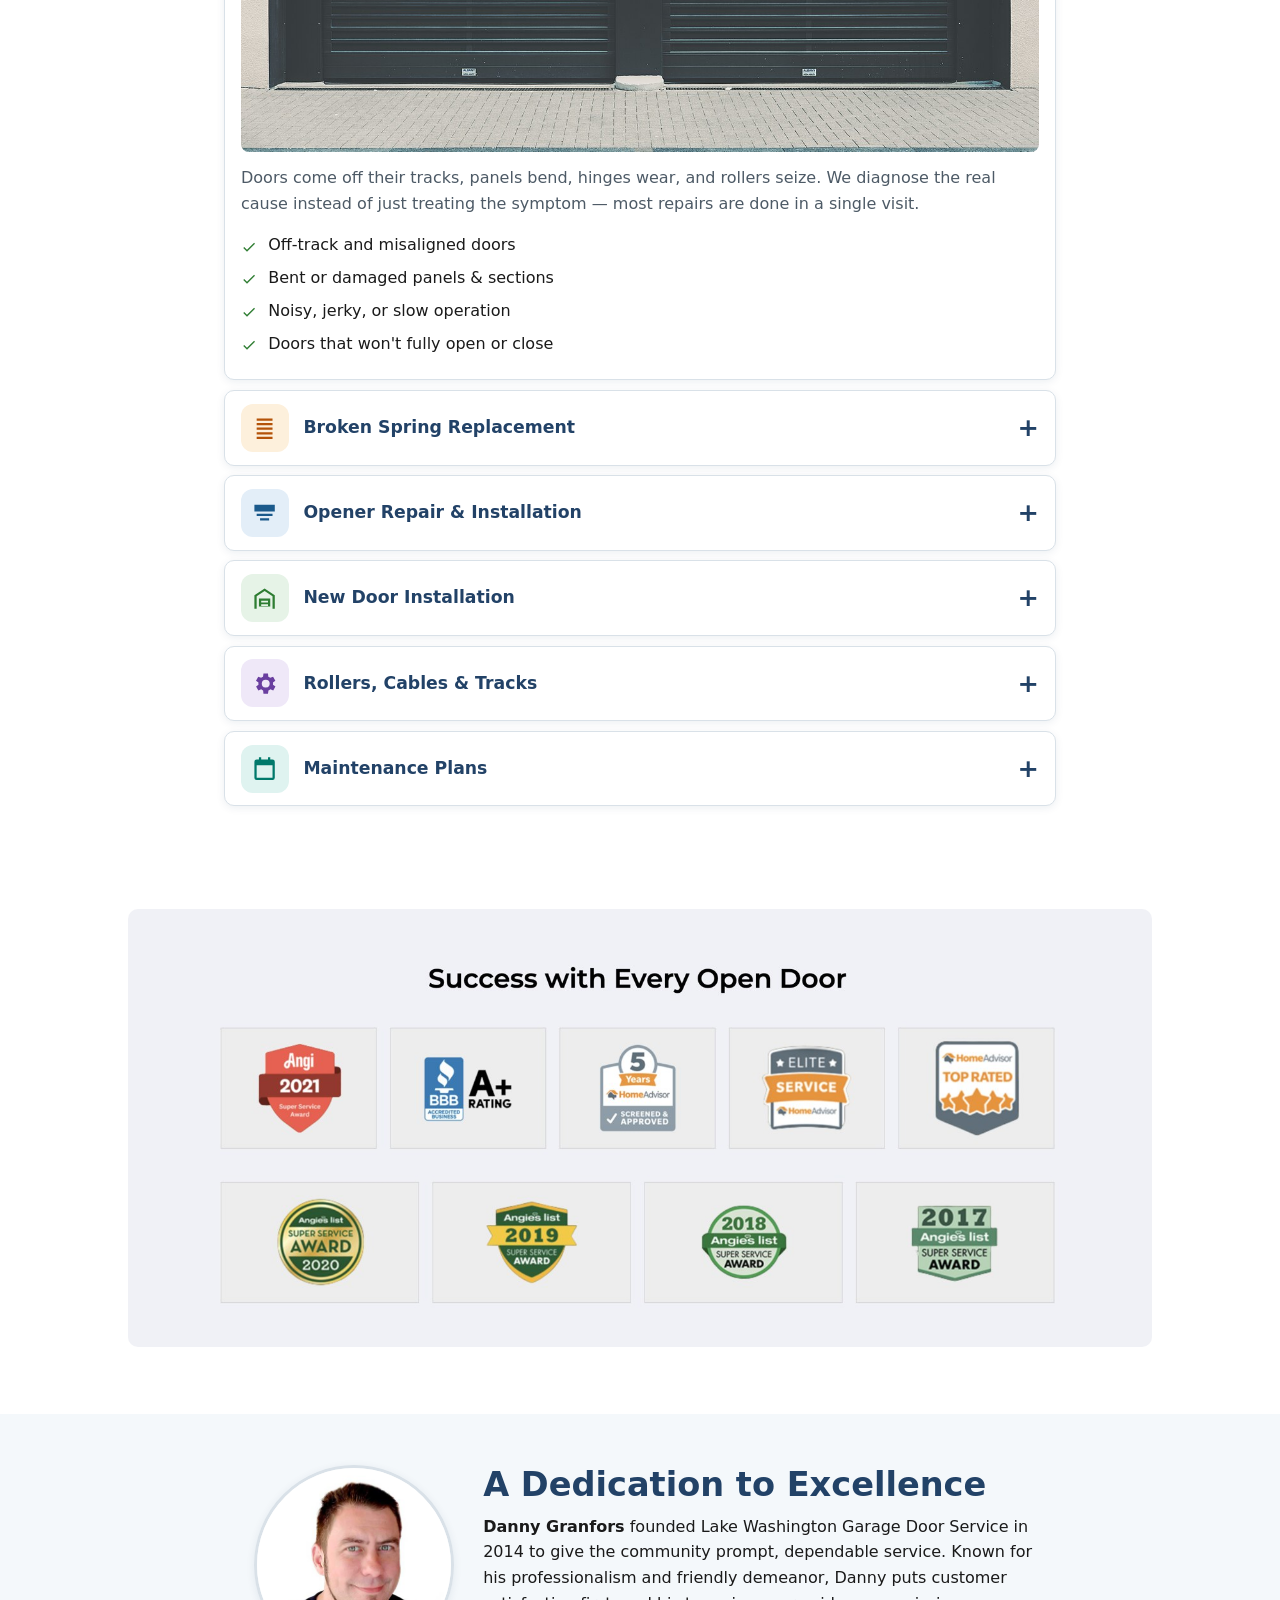
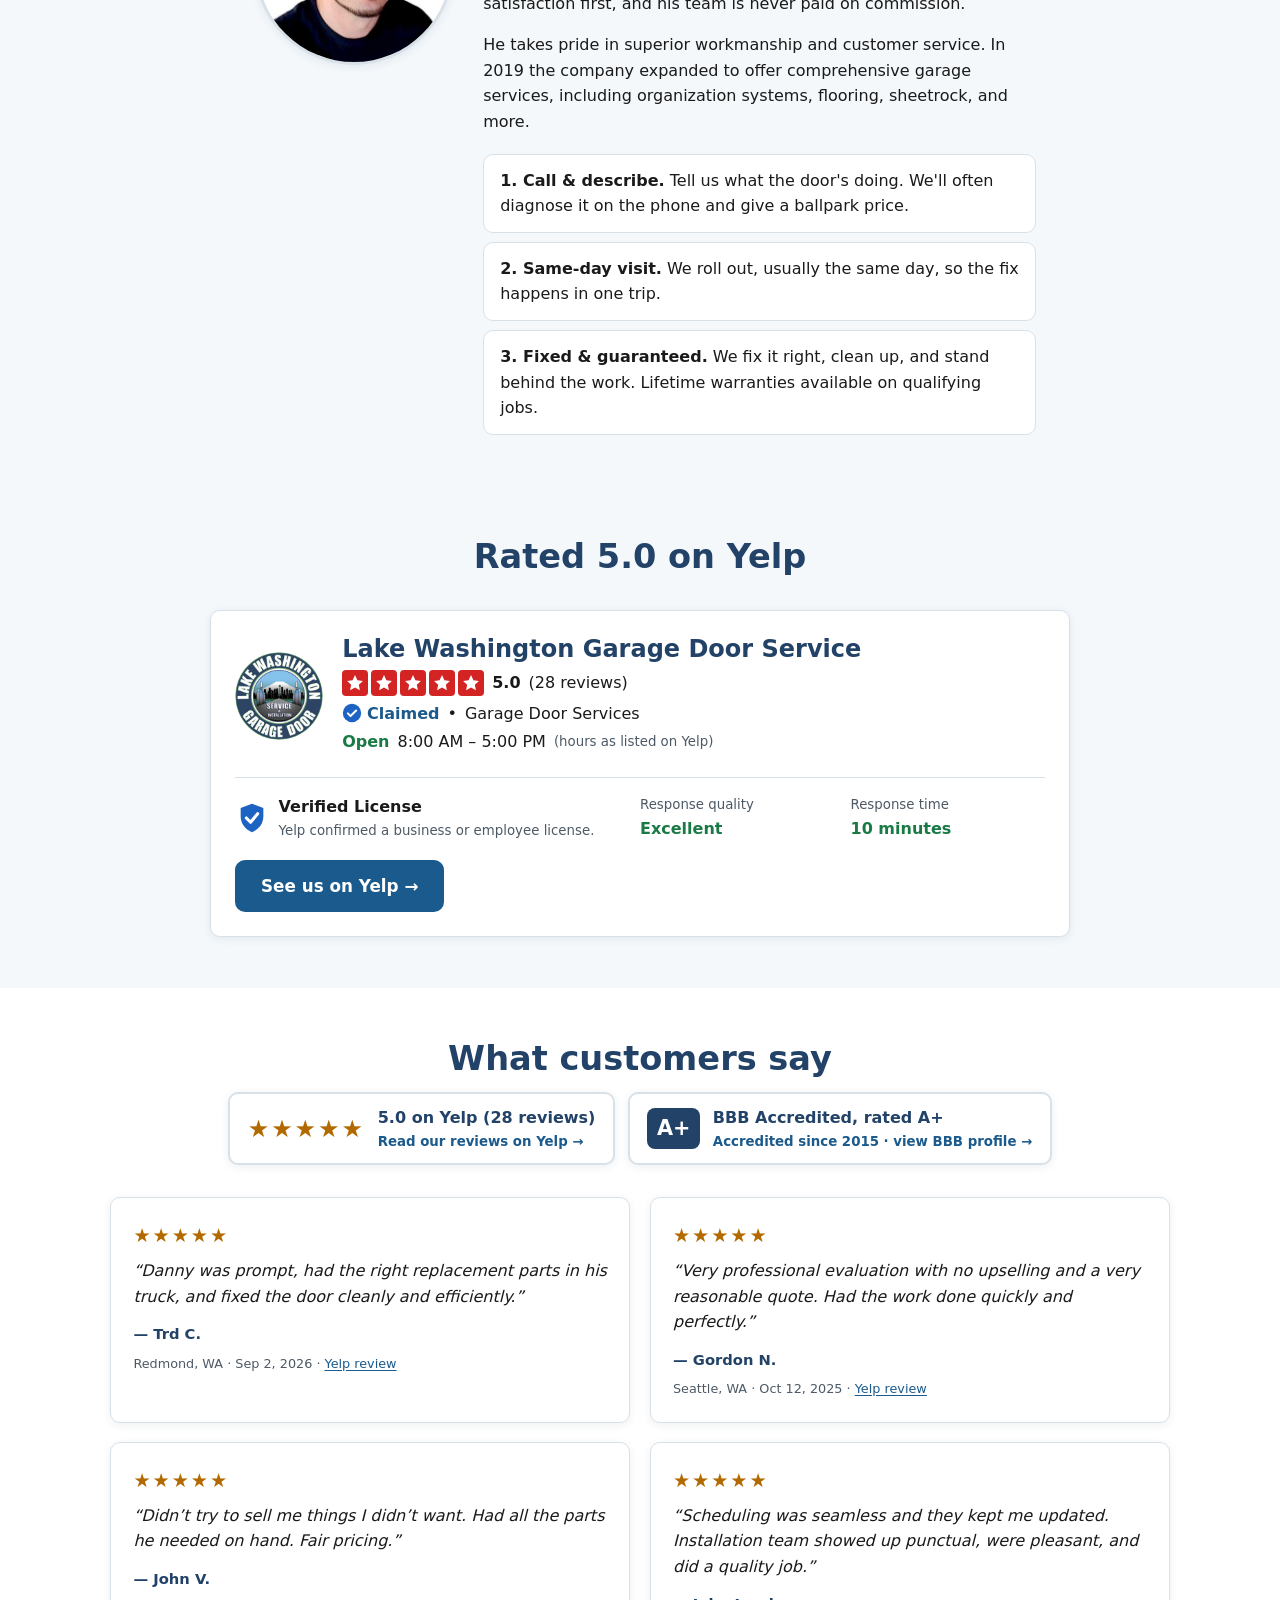
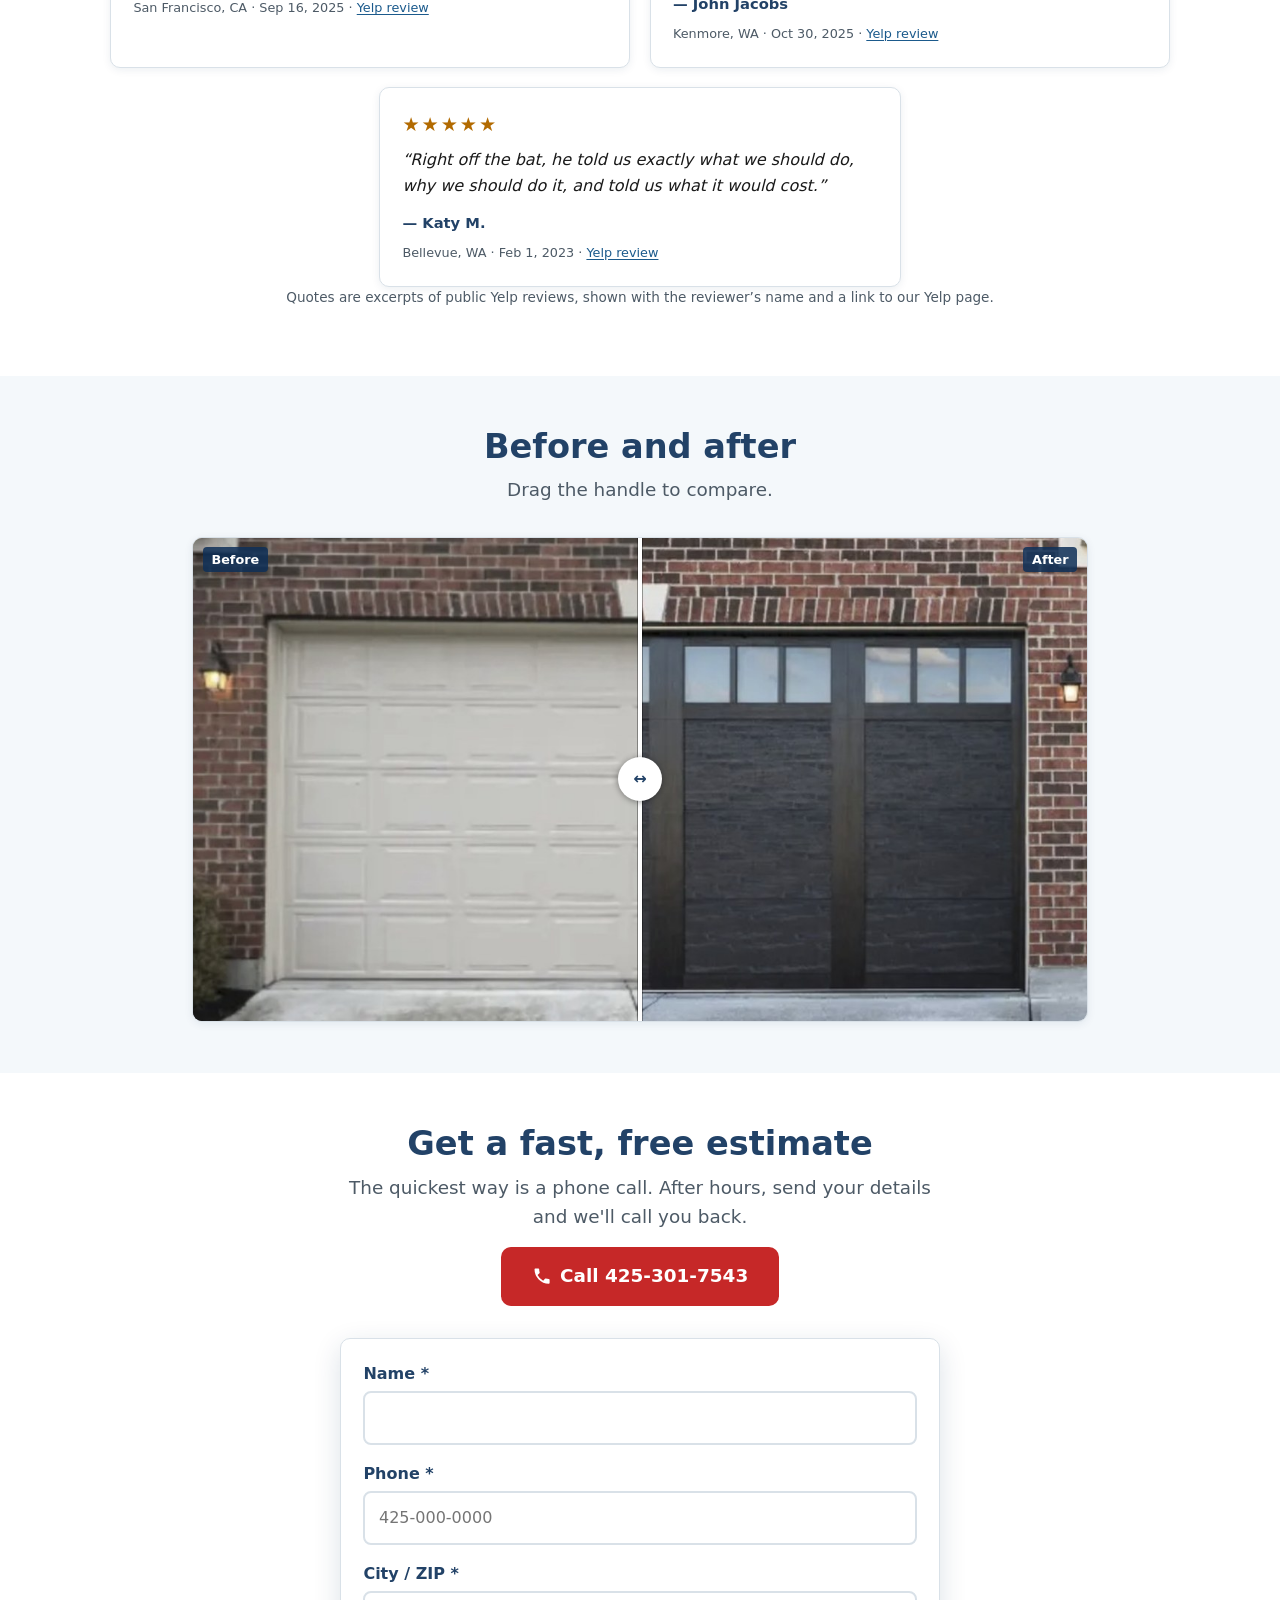
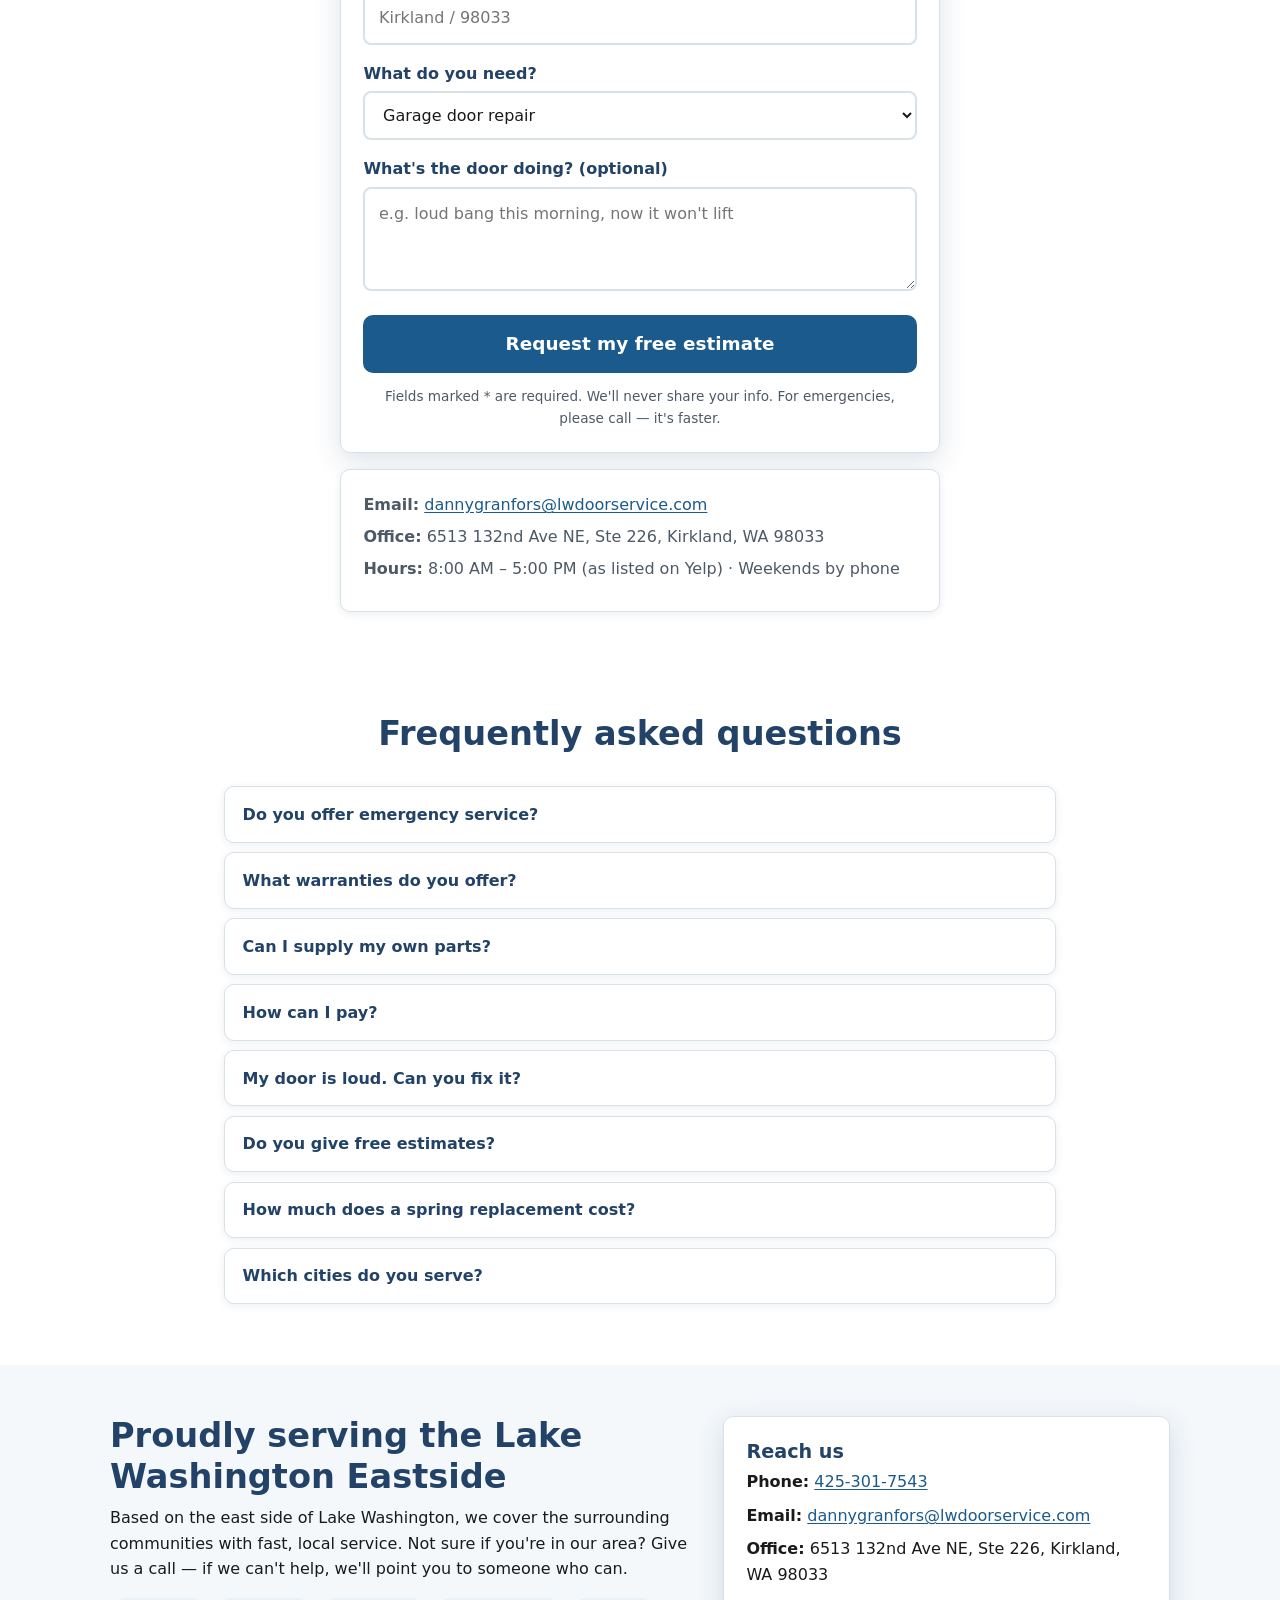
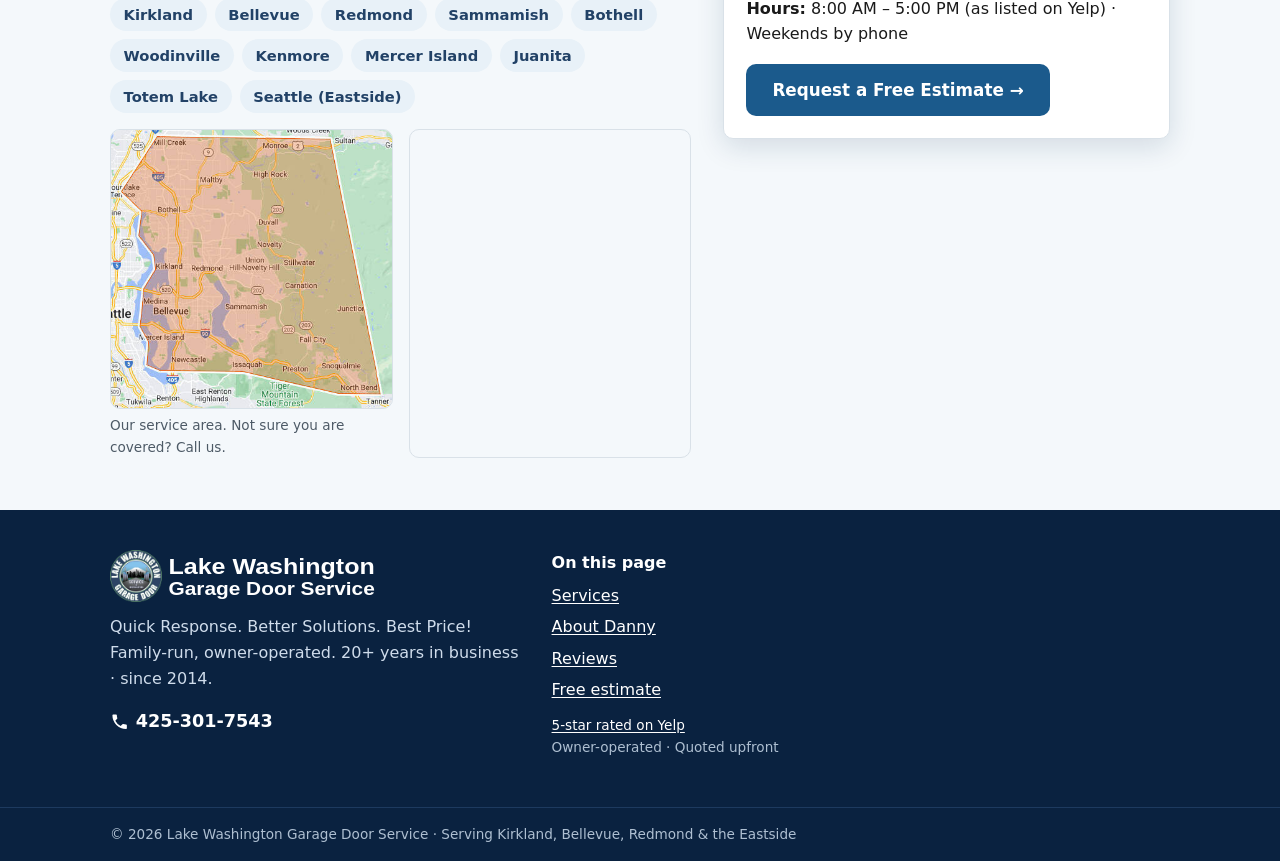
==== commit 64bdbe7b: "Service area: map image and Google map side by side" ====
--- a/index.html
+++ b/index.html
@@ -334,8 +334,10 @@
       <h2 id="area-h">Proudly serving the Lake Washington Eastside</h2>
       <p>Based on the east side of Lake Washington, we cover the surrounding communities with fast, local service. Not sure if you're in our area? Give us a call — if we can't help, we'll point you to someone who can.</p>
       <ul class="area-list"><li>Kirkland</li><li>Bellevue</li><li>Redmond</li><li>Sammamish</li><li>Bothell</li><li>Woodinville</li><li>Kenmore</li><li>Mercer Island</li><li>Juanita</li><li>Totem Lake</li><li>Seattle (Eastside)</li></ul>
-      <figure class="area-map"><img src="images/service-area.png" alt="Map of our service area: Kirkland, Bellevue, Redmond, Sammamish, Issaquah, Bothell, Woodinville and Mercer Island" loading="lazy" width="452" height="419"><figcaption class="fine">Our service area. Not sure you are covered? Call us.</figcaption></figure>
-      <div class="map-block"><iframe title="Map of our Kirkland office" loading="lazy" referrerpolicy="no-referrer-when-downgrade" src="https://www.google.com/maps?q=6513+132nd+Ave+NE+Ste+226,+Kirkland,+WA+98033&amp;output=embed"></iframe></div>
+      <div class="area-maps">
+        <figure class="area-map"><img src="images/service-area.png" alt="Map of our service area: Kirkland, Bellevue, Redmond, Sammamish, Issaquah, Bothell, Woodinville and Mercer Island" loading="lazy" width="452" height="419"><figcaption class="fine">Our service area. Not sure you are covered? Call us.</figcaption></figure>
+  <div class="map-block"><iframe title="Map of our Kirkland office" loading="lazy" referrerpolicy="no-referrer-when-downgrade" src="https://www.google.com/maps?q=6513+132nd+Ave+NE+Ste+226,+Kirkland,+WA+98033&amp;output=embed"></iframe></div>
+      </div>
     </div>
     <aside class="hero-card" aria-labelledby="reach">
       <h2 id="reach" class="h3">Reach us</h2>
--- a/styles.css
+++ b/styles.css
@@ -304,6 +304,11 @@
 .area-map { margin: 1rem 0 0; }
 .area-map img { display: block; width: 100%; max-width: 452px; height: auto; border-radius: var(--radius); border: 1px solid var(--line); }
 .area-map figcaption { margin-top: .4rem; }
+.area-maps { display: grid; grid-template-columns: 1fr 1fr; gap: 1rem; align-items: stretch; margin-top: 1rem; }
+.area-maps .area-map { margin: 0; }
+.area-maps .area-map img { max-width: none; }
+.area-maps .map-block { margin: 0; }
+.area-maps .map-block iframe { height: 100%; min-height: 260px; }
 .stats { background: var(--blue-light); border-bottom: 1px solid var(--line); }
 .stats-inner { list-style: none; margin: 0 auto; padding: 1.2rem 0; display: grid; grid-template-columns: repeat(3, 1fr); gap: 1rem; text-align: center; }
 .stats .num { display: block; font-size: 2rem; font-weight: 800; color: var(--blue); line-height: 1.1; }
@@ -363,6 +368,8 @@
   .stats .num { font-size: 1.6rem; }
   .hero-card { padding: 1rem; }
   .map-block iframe { height: 220px; }
+  .area-maps { gap: .5rem; }
+  .area-maps .map-block iframe { min-height: 180px; }
 }
 @media print { .callbar { display: none; } }
 @media (max-width: 480px) {
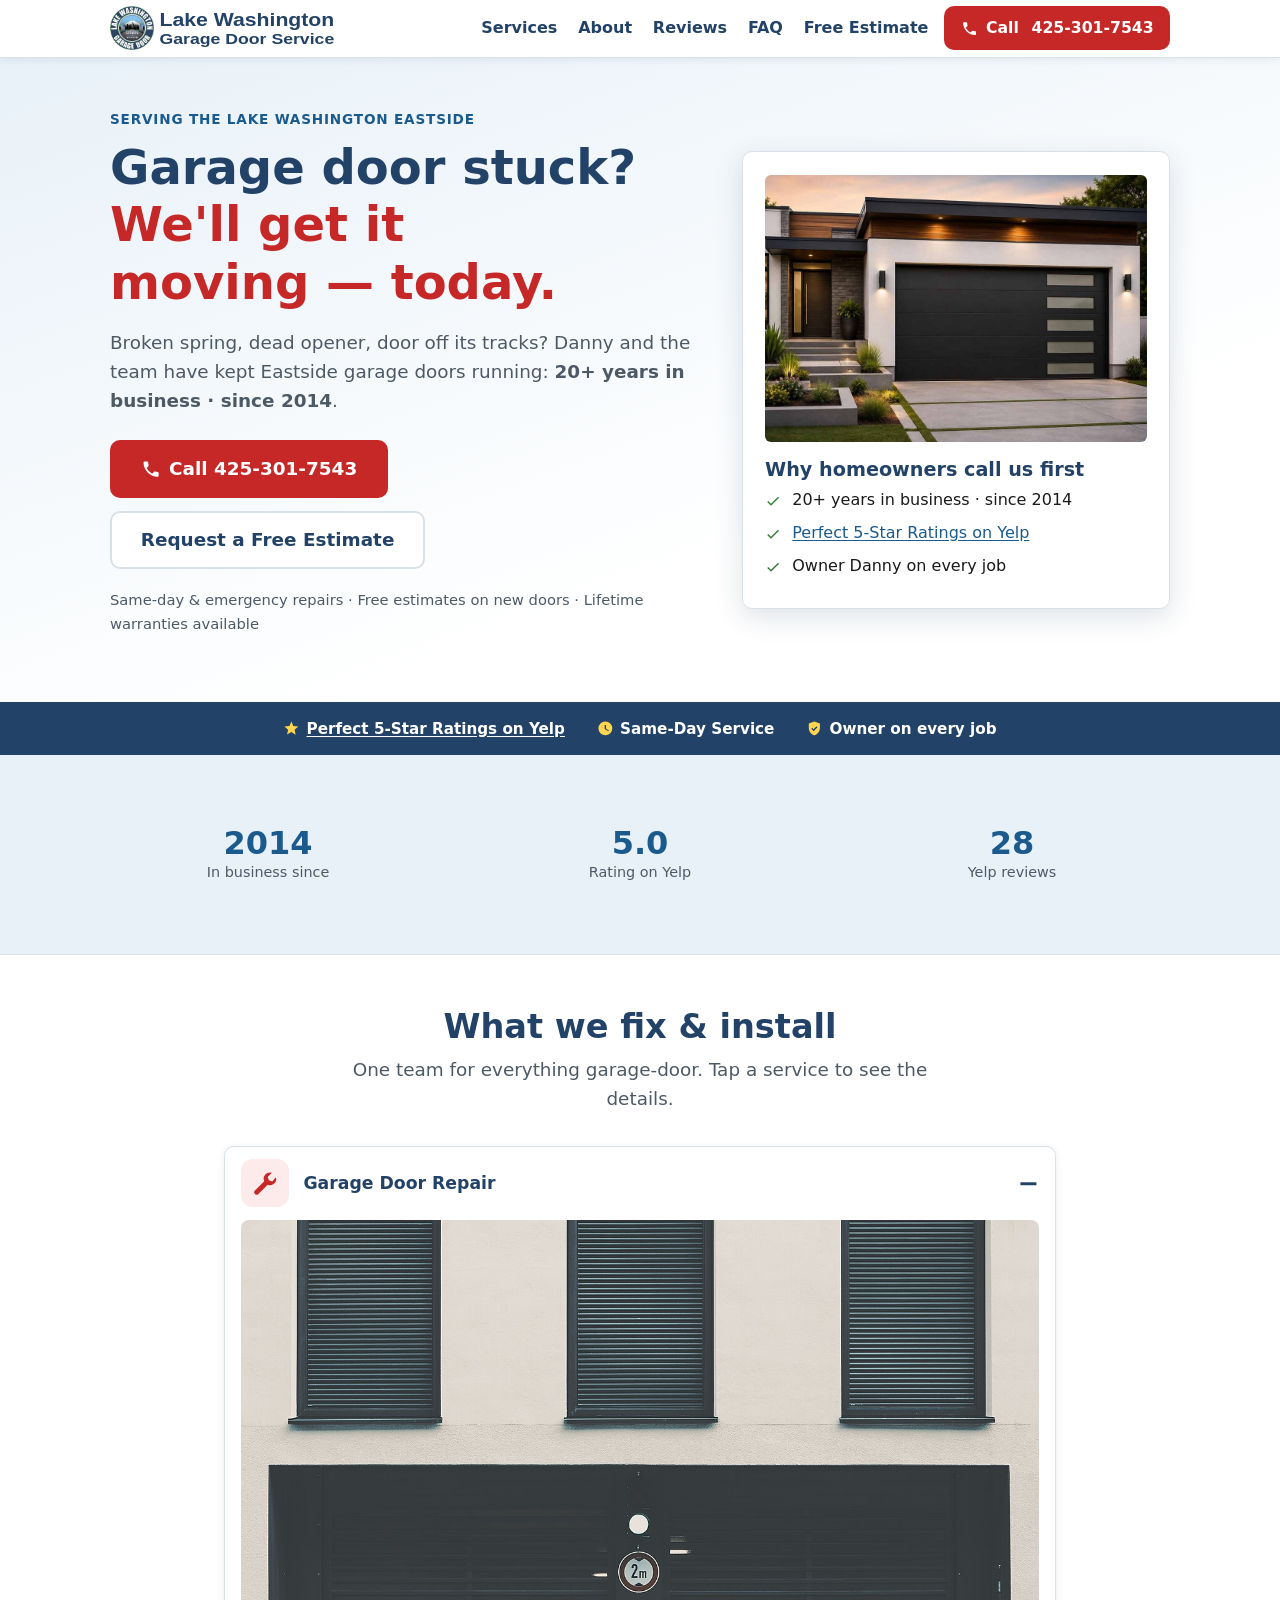
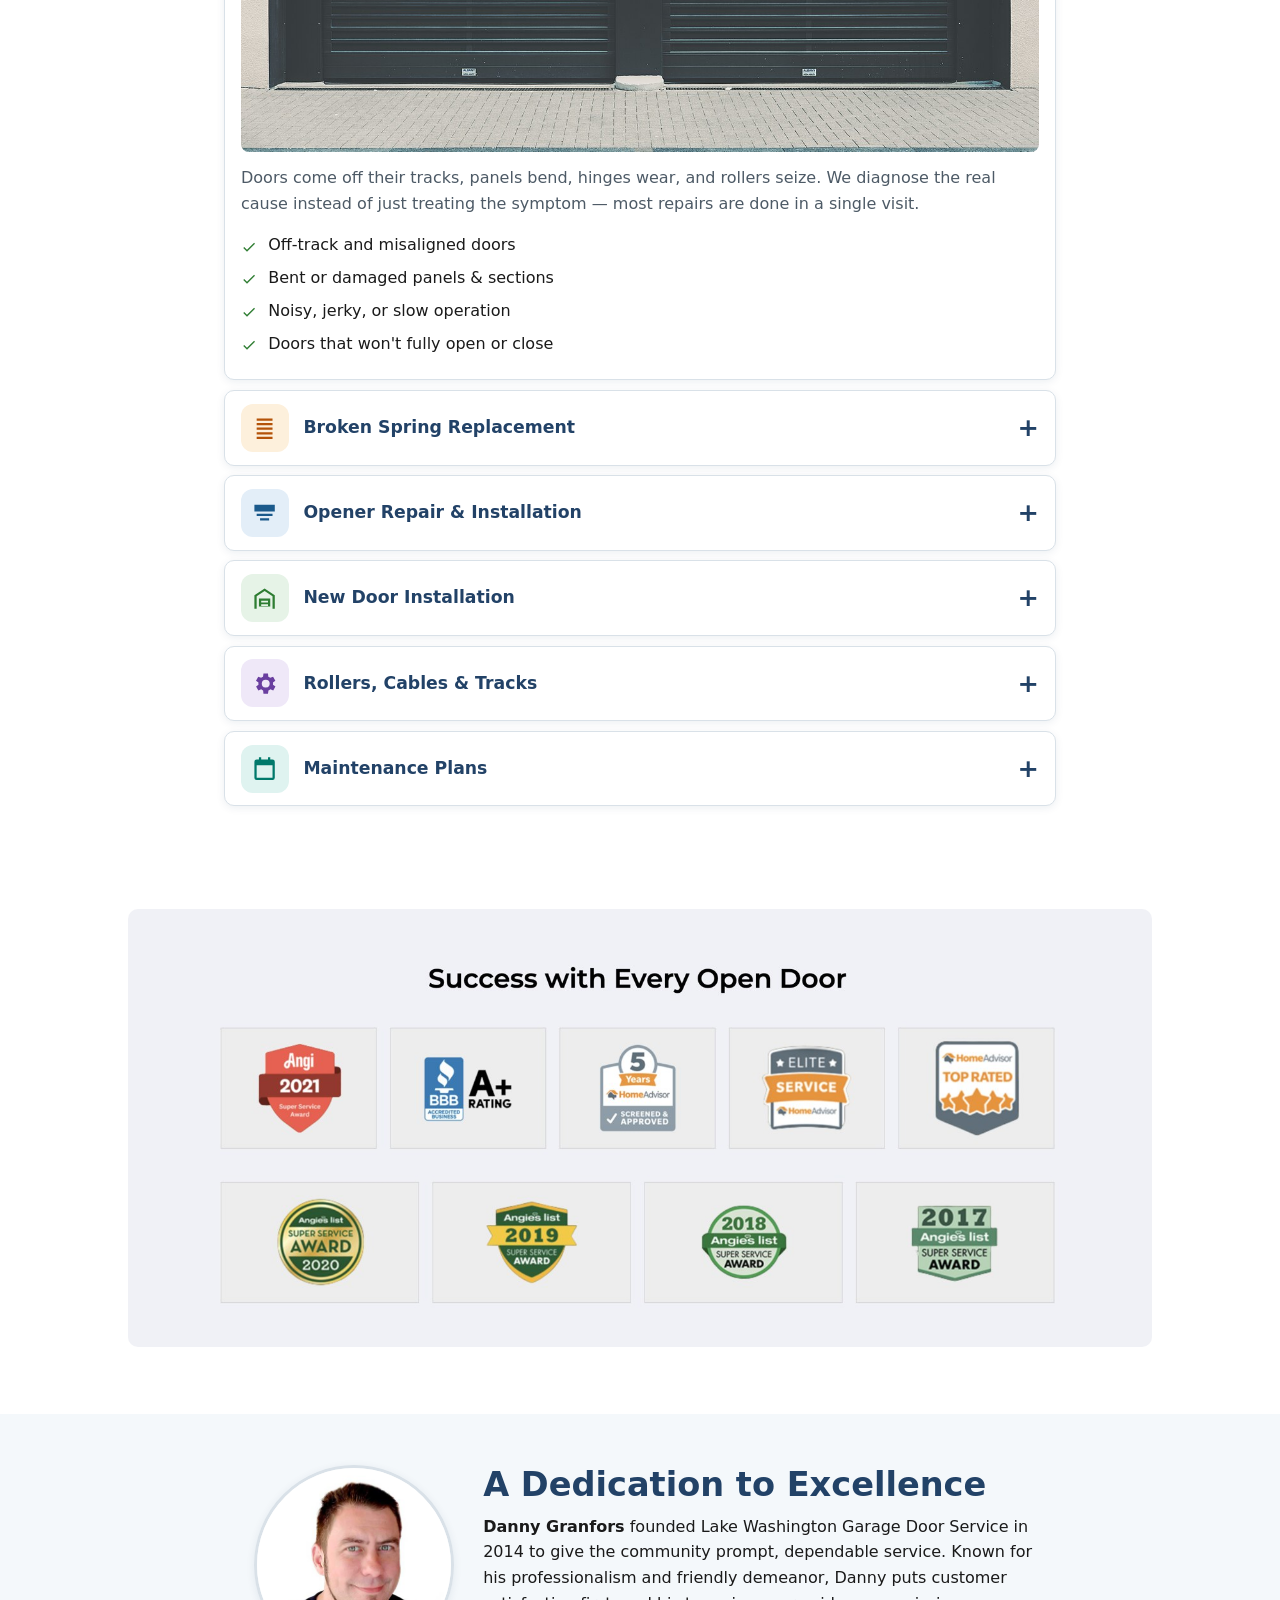
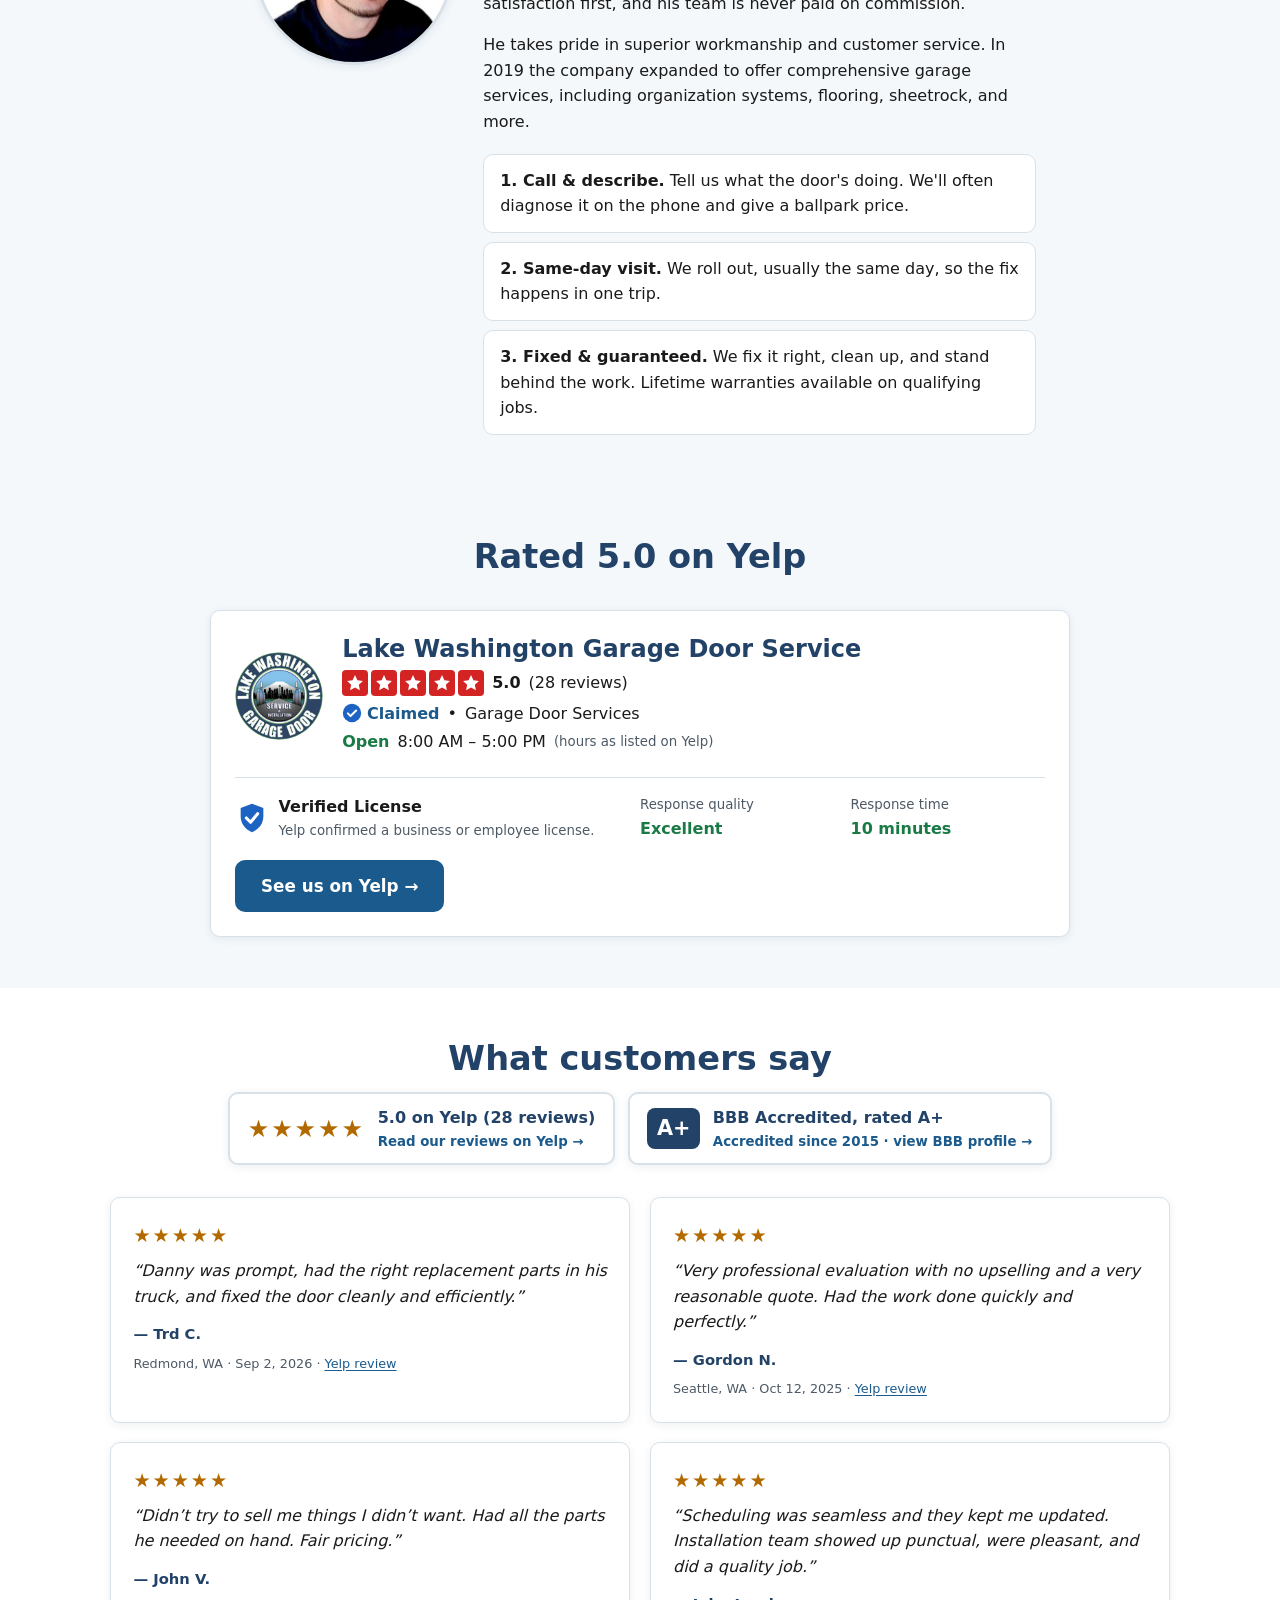
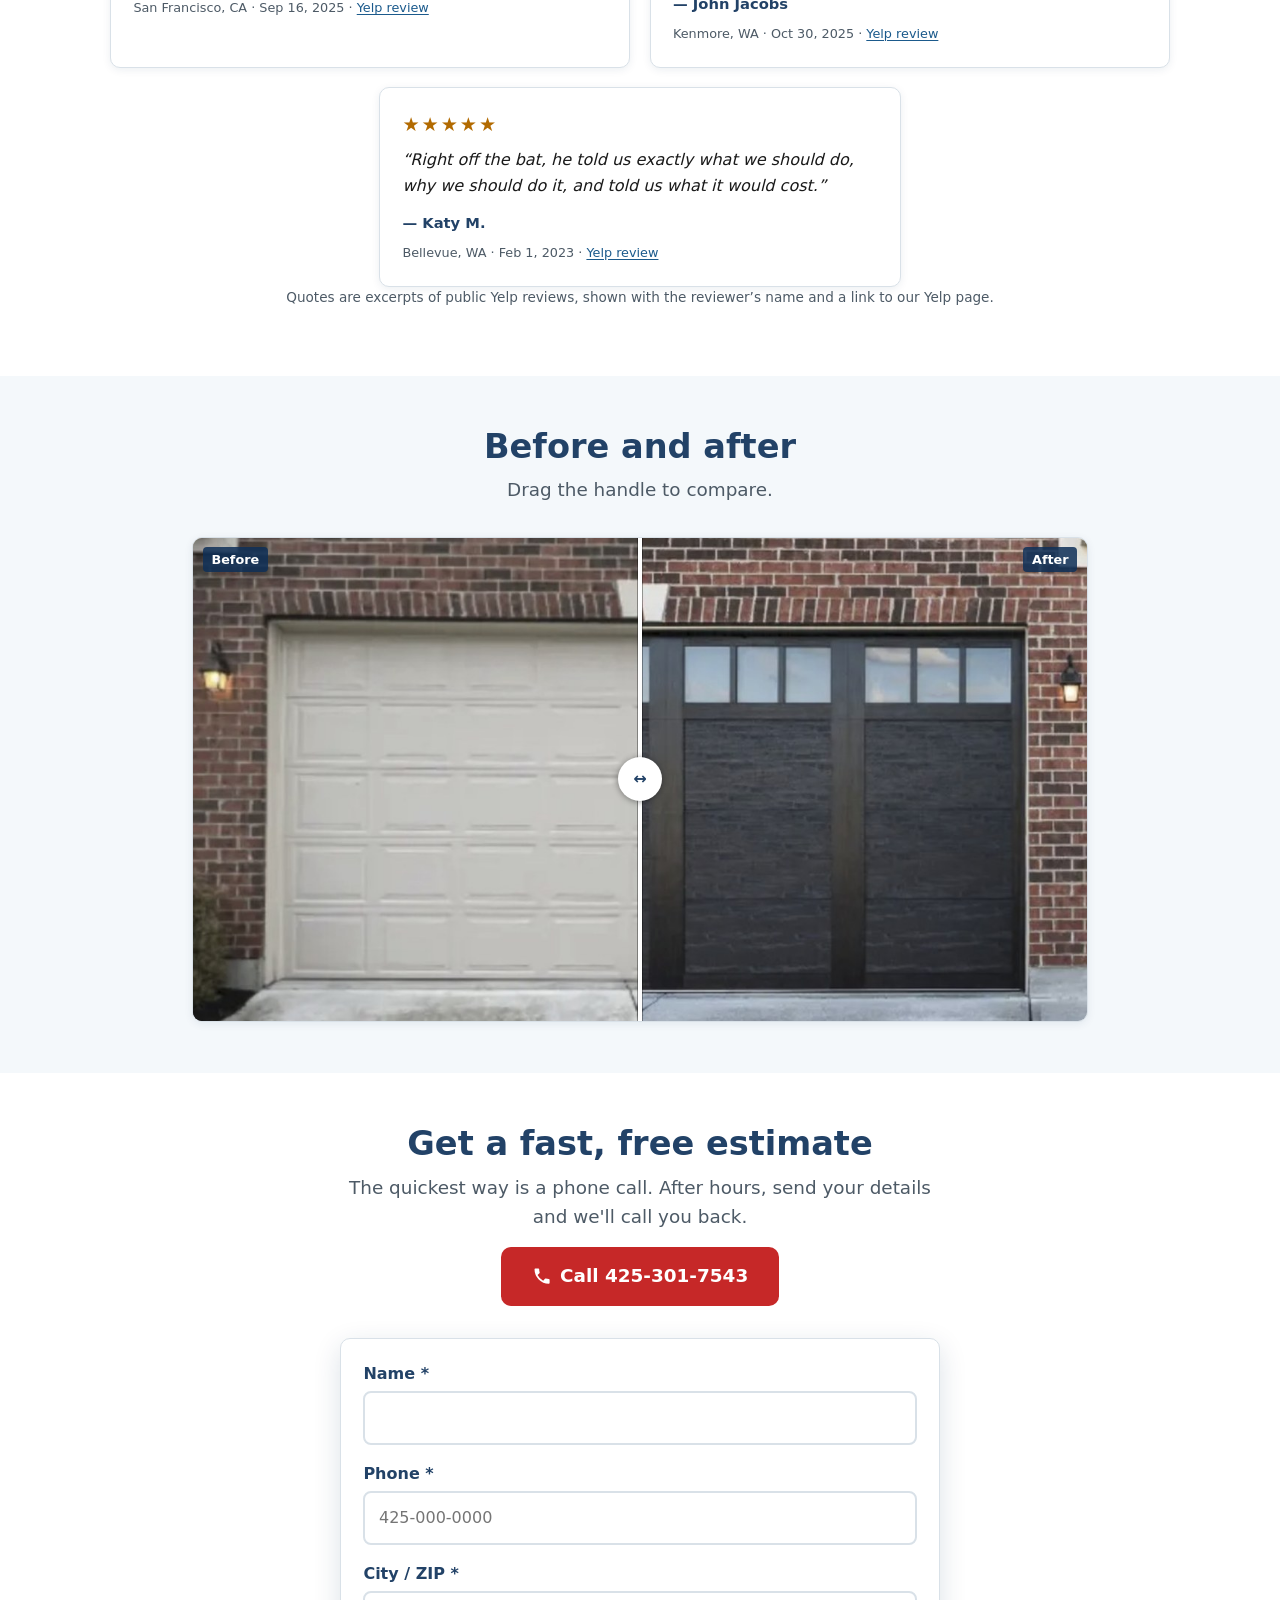
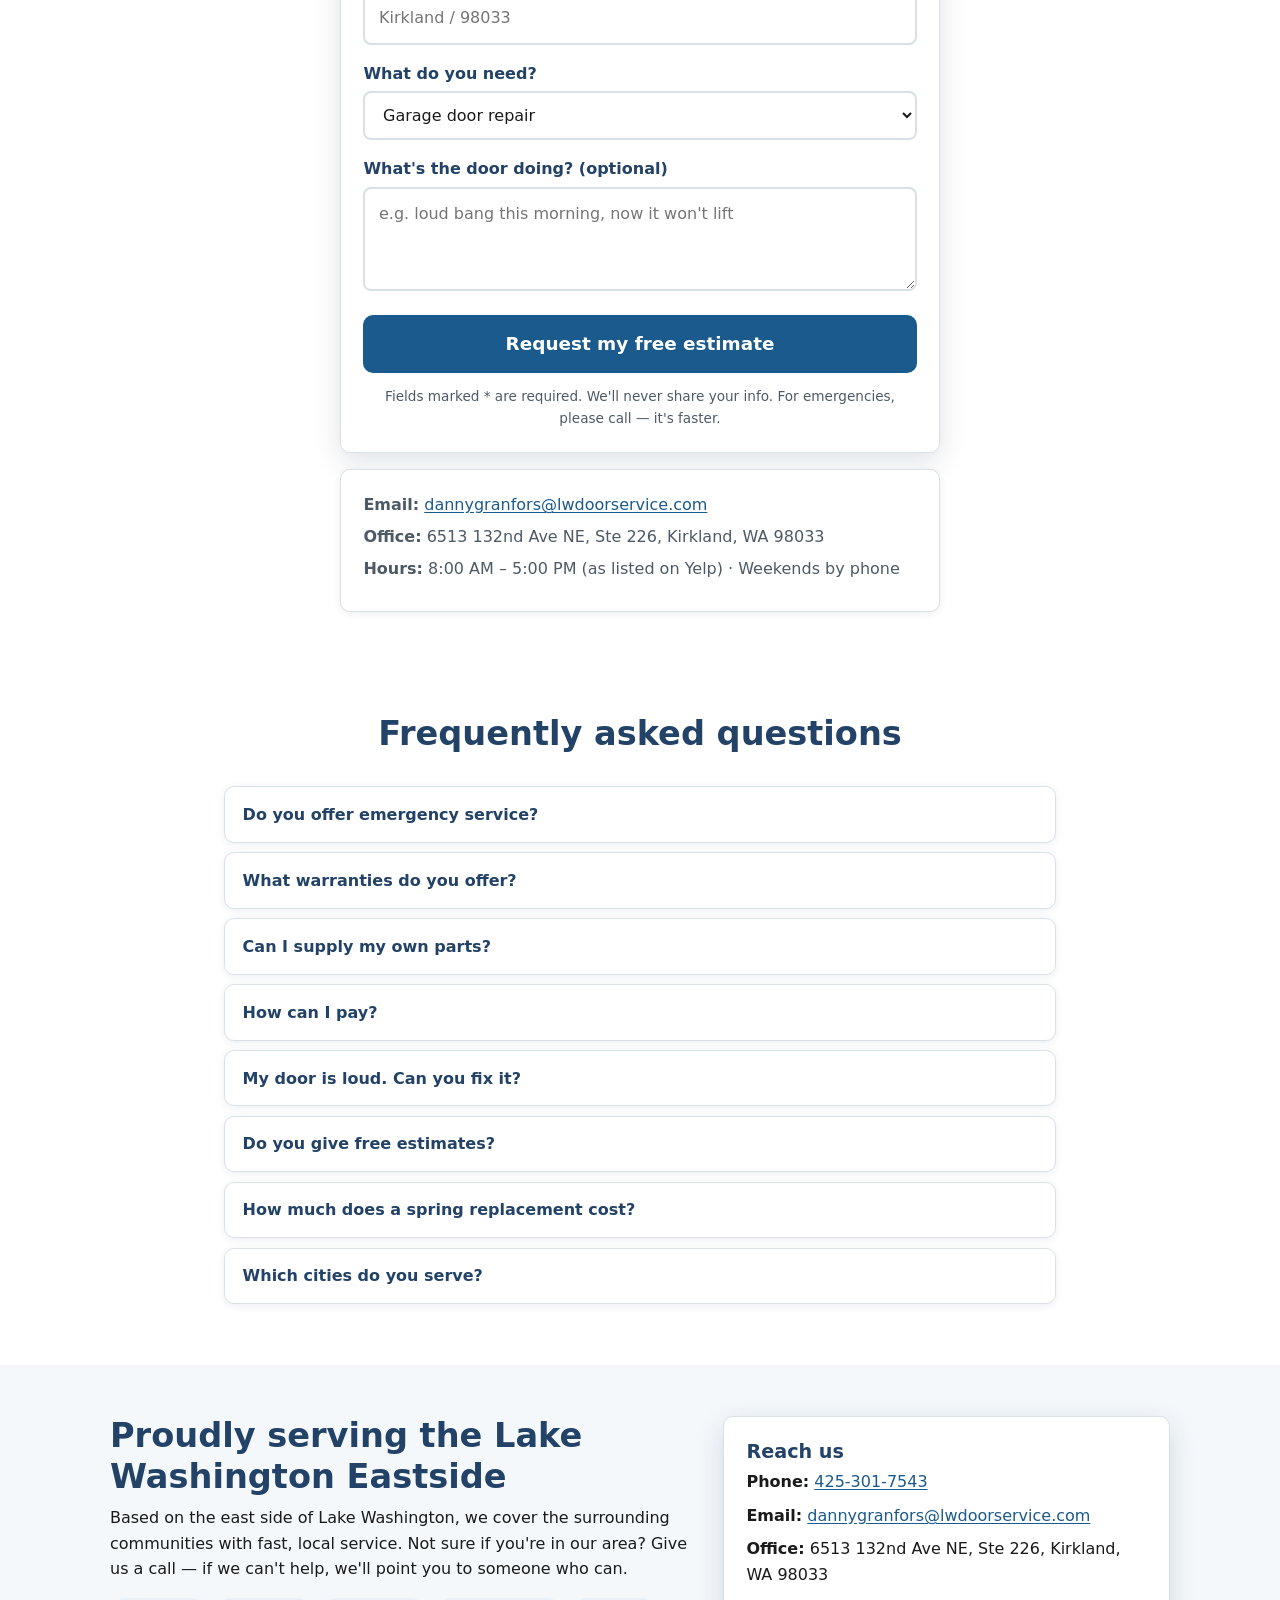
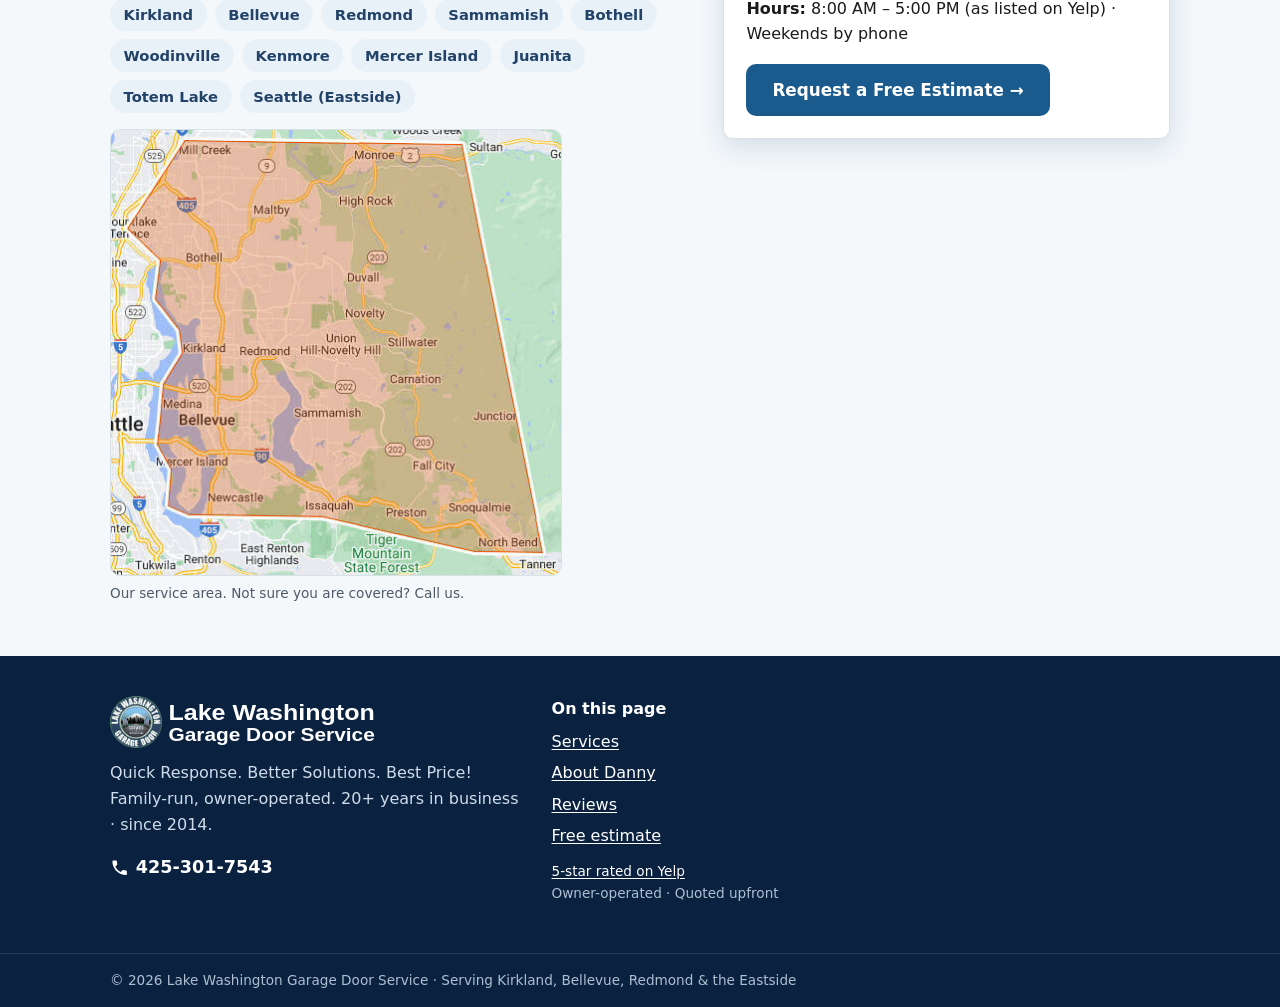
==== commit a9dbc0e0: "Remove the Google map from the service-area block" ====
--- a/index.html
+++ b/index.html
@@ -336,7 +336,6 @@
       <ul class="area-list"><li>Kirkland</li><li>Bellevue</li><li>Redmond</li><li>Sammamish</li><li>Bothell</li><li>Woodinville</li><li>Kenmore</li><li>Mercer Island</li><li>Juanita</li><li>Totem Lake</li><li>Seattle (Eastside)</li></ul>
       <div class="area-maps">
         <figure class="area-map"><img src="images/service-area.png" alt="Map of our service area: Kirkland, Bellevue, Redmond, Sammamish, Issaquah, Bothell, Woodinville and Mercer Island" loading="lazy" width="452" height="419"><figcaption class="fine">Our service area. Not sure you are covered? Call us.</figcaption></figure>
-  <div class="map-block"><iframe title="Map of our Kirkland office" loading="lazy" referrerpolicy="no-referrer-when-downgrade" src="https://www.google.com/maps?q=6513+132nd+Ave+NE+Ste+226,+Kirkland,+WA+98033&amp;output=embed"></iframe></div>
       </div>
     </div>
     <aside class="hero-card" aria-labelledby="reach">
--- a/styles.css
+++ b/styles.css
@@ -304,11 +304,9 @@
 .area-map { margin: 1rem 0 0; }
 .area-map img { display: block; width: 100%; max-width: 452px; height: auto; border-radius: var(--radius); border: 1px solid var(--line); }
 .area-map figcaption { margin-top: .4rem; }
-.area-maps { display: grid; grid-template-columns: 1fr 1fr; gap: 1rem; align-items: stretch; margin-top: 1rem; }
+.area-maps { margin-top: 1rem; }
 .area-maps .area-map { margin: 0; }
-.area-maps .area-map img { max-width: none; }
-.area-maps .map-block { margin: 0; }
-.area-maps .map-block iframe { height: 100%; min-height: 260px; }
+.area-maps .area-map img { max-width: 452px; }
 .stats { background: var(--blue-light); border-bottom: 1px solid var(--line); }
 .stats-inner { list-style: none; margin: 0 auto; padding: 1.2rem 0; display: grid; grid-template-columns: repeat(3, 1fr); gap: 1rem; text-align: center; }
 .stats .num { display: block; font-size: 2rem; font-weight: 800; color: var(--blue); line-height: 1.1; }
@@ -368,8 +366,6 @@
   .stats .num { font-size: 1.6rem; }
   .hero-card { padding: 1rem; }
   .map-block iframe { height: 220px; }
-  .area-maps { gap: .5rem; }
-  .area-maps .map-block iframe { min-height: 180px; }
 }
 @media print { .callbar { display: none; } }
 @media (max-width: 480px) {
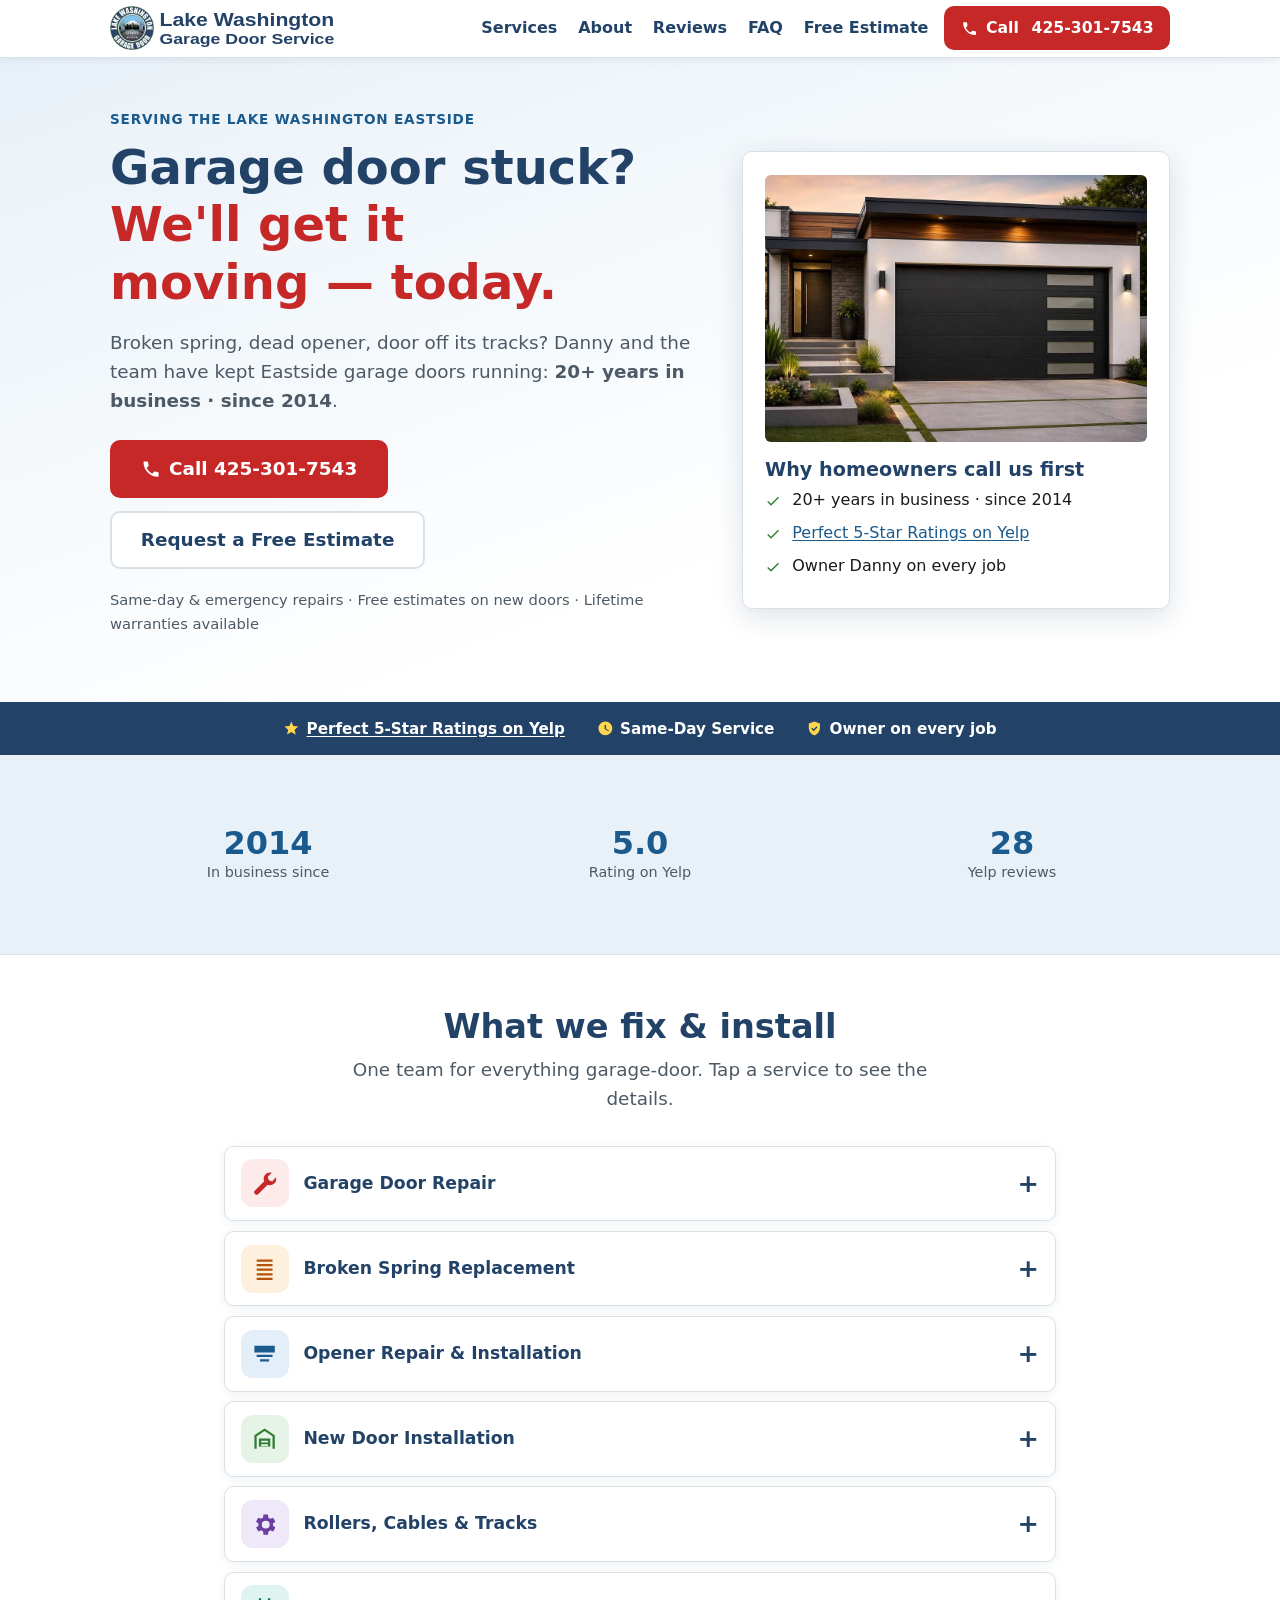
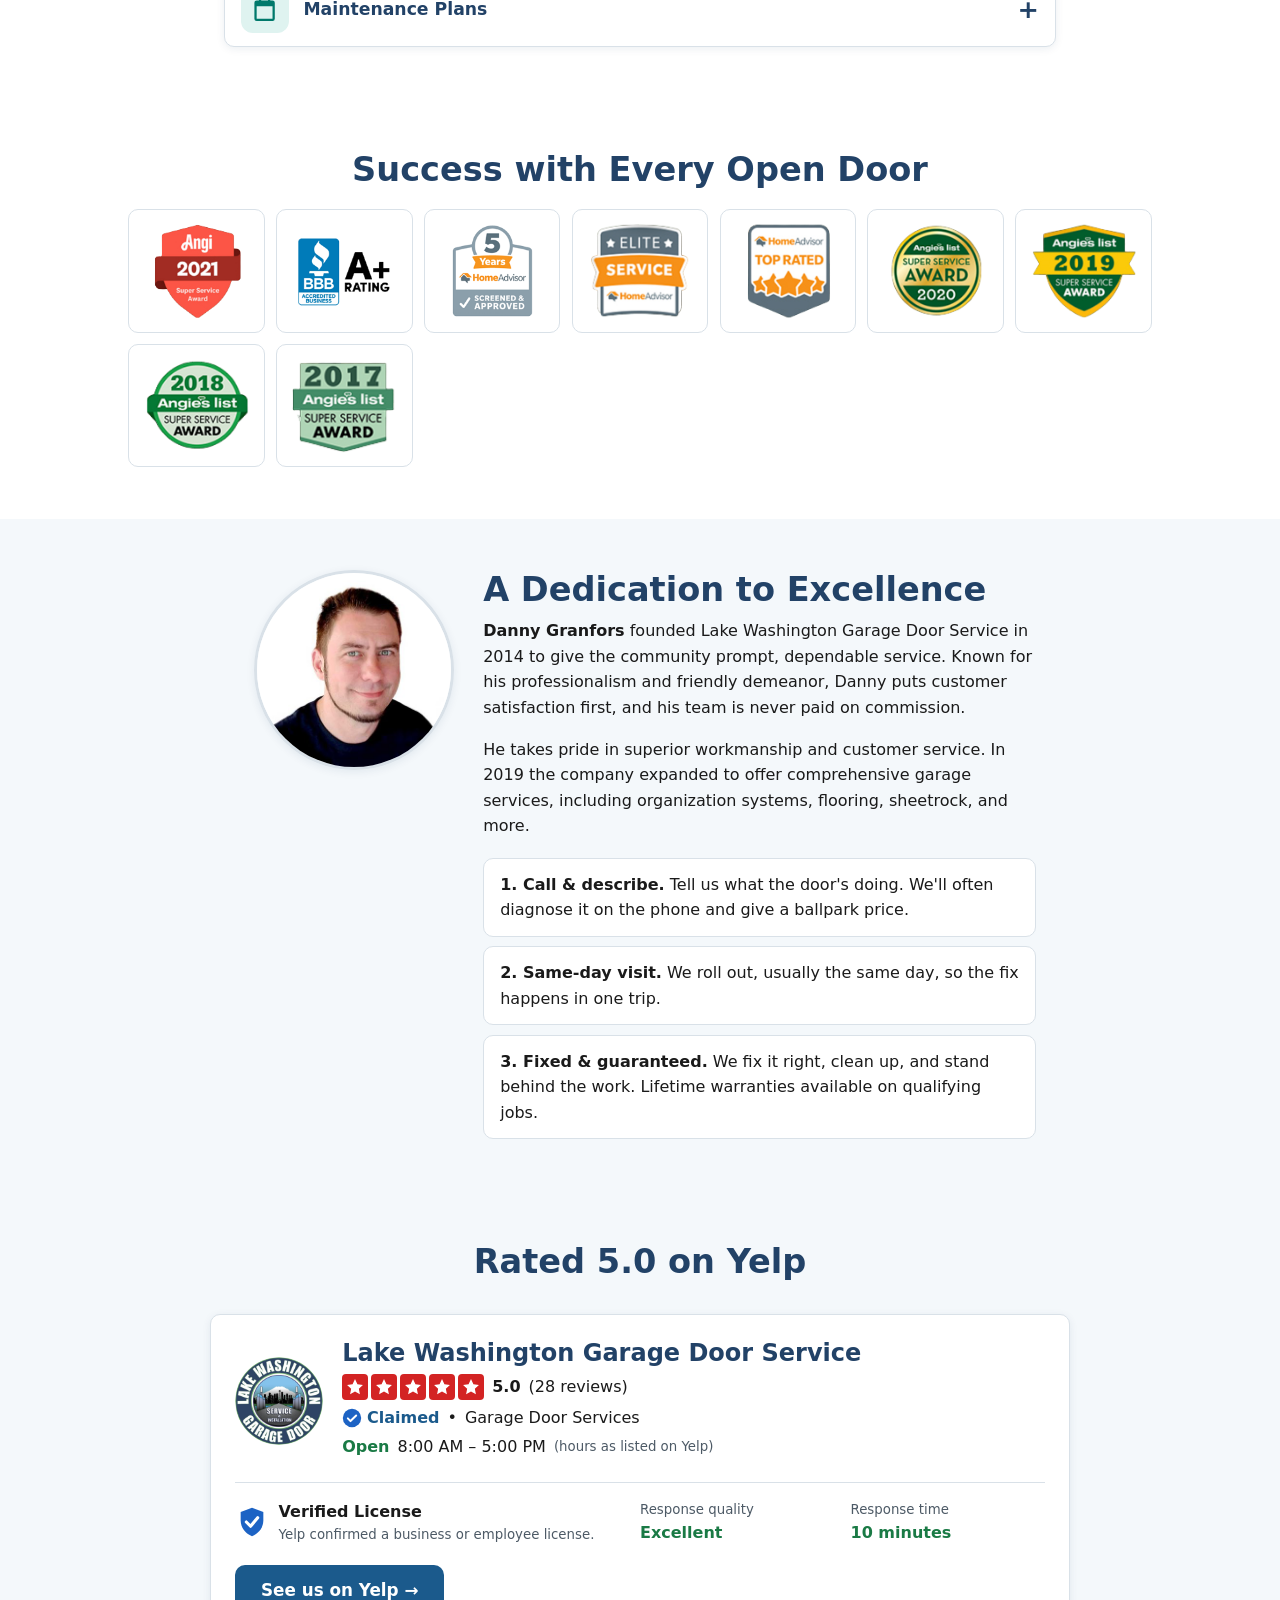
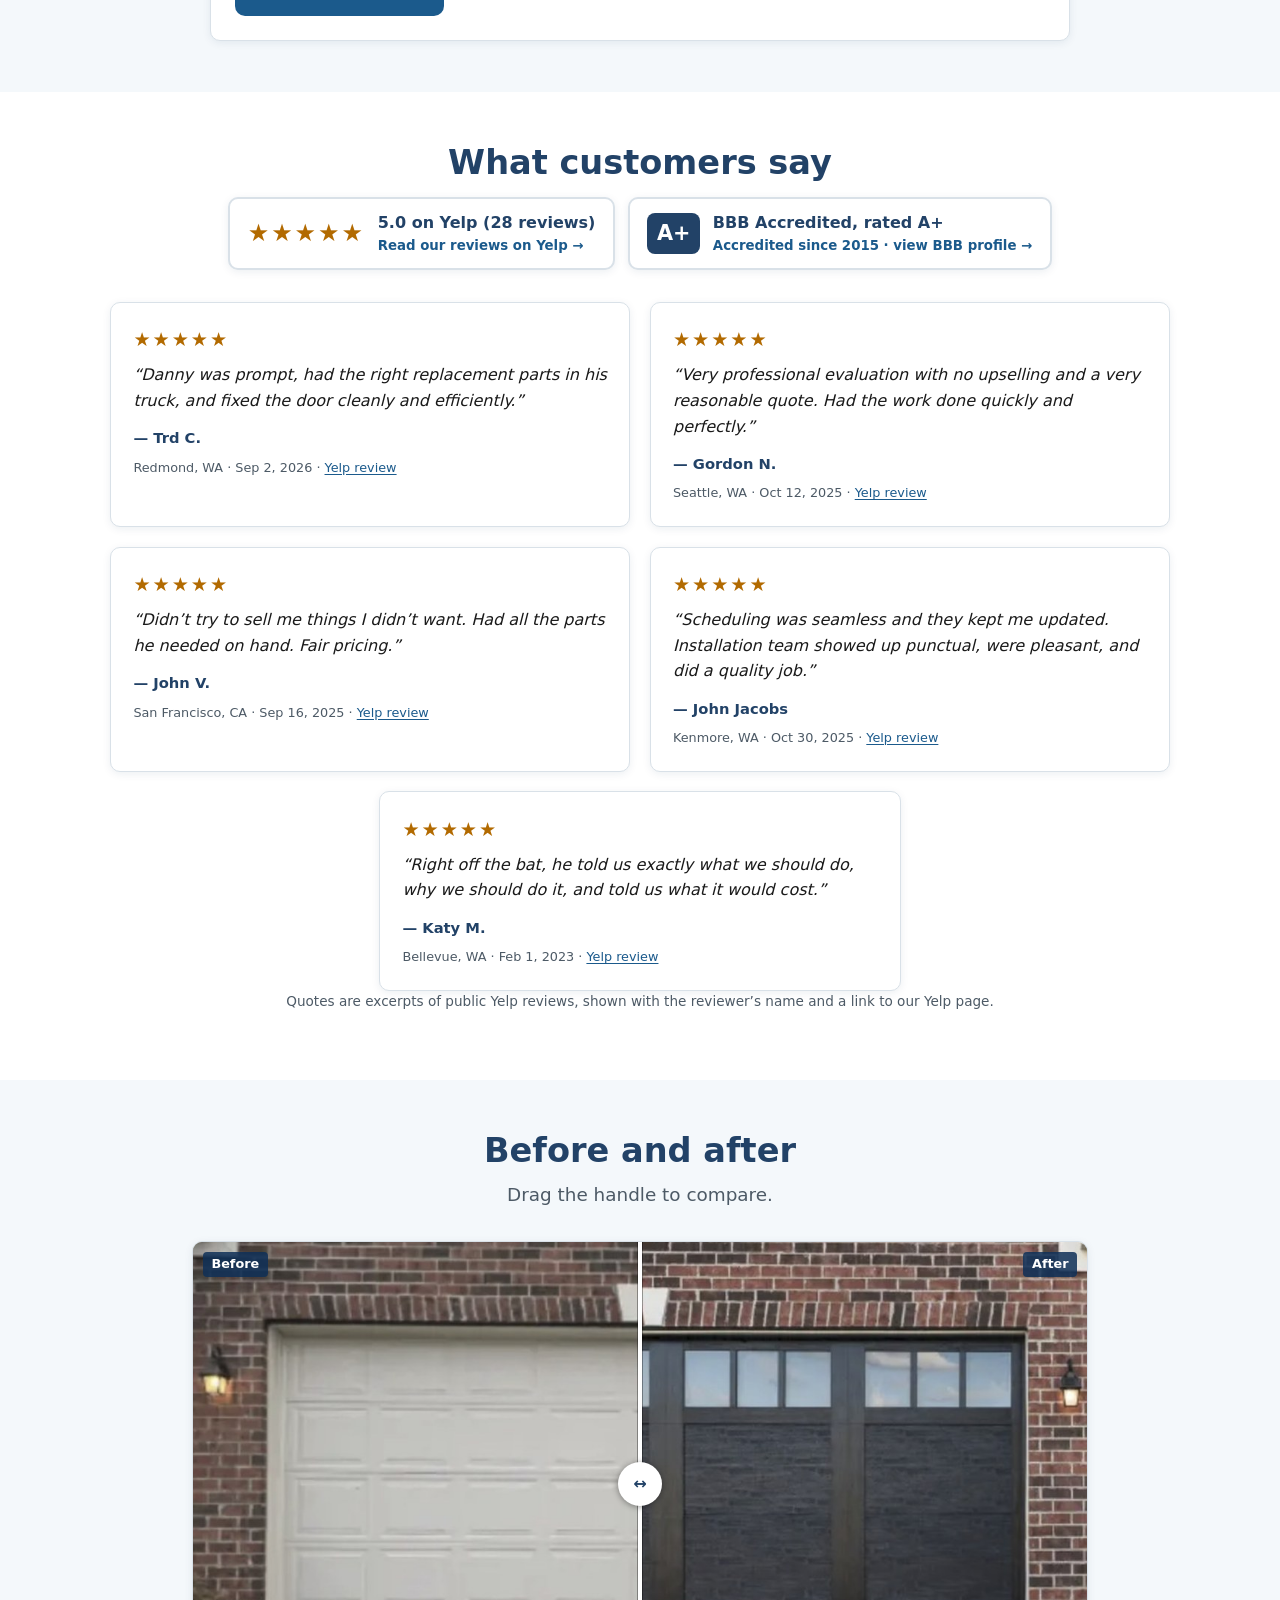
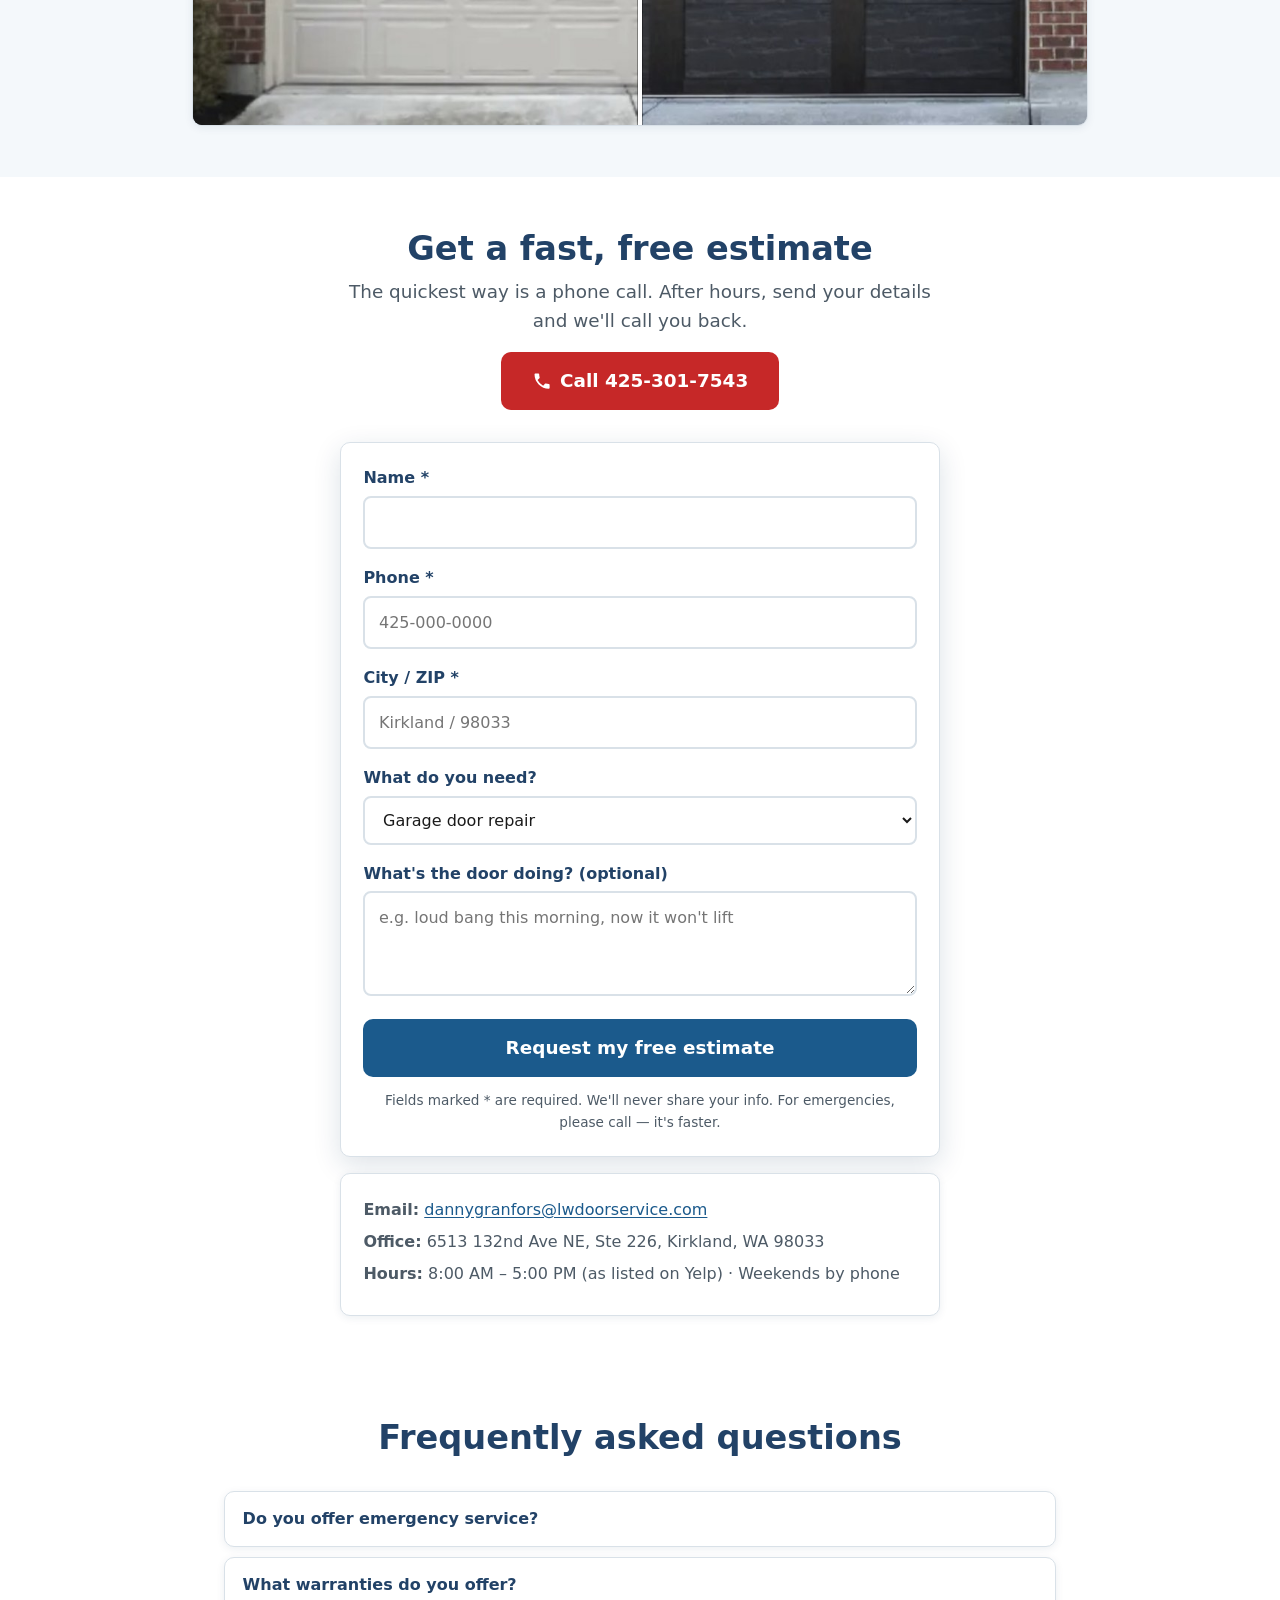
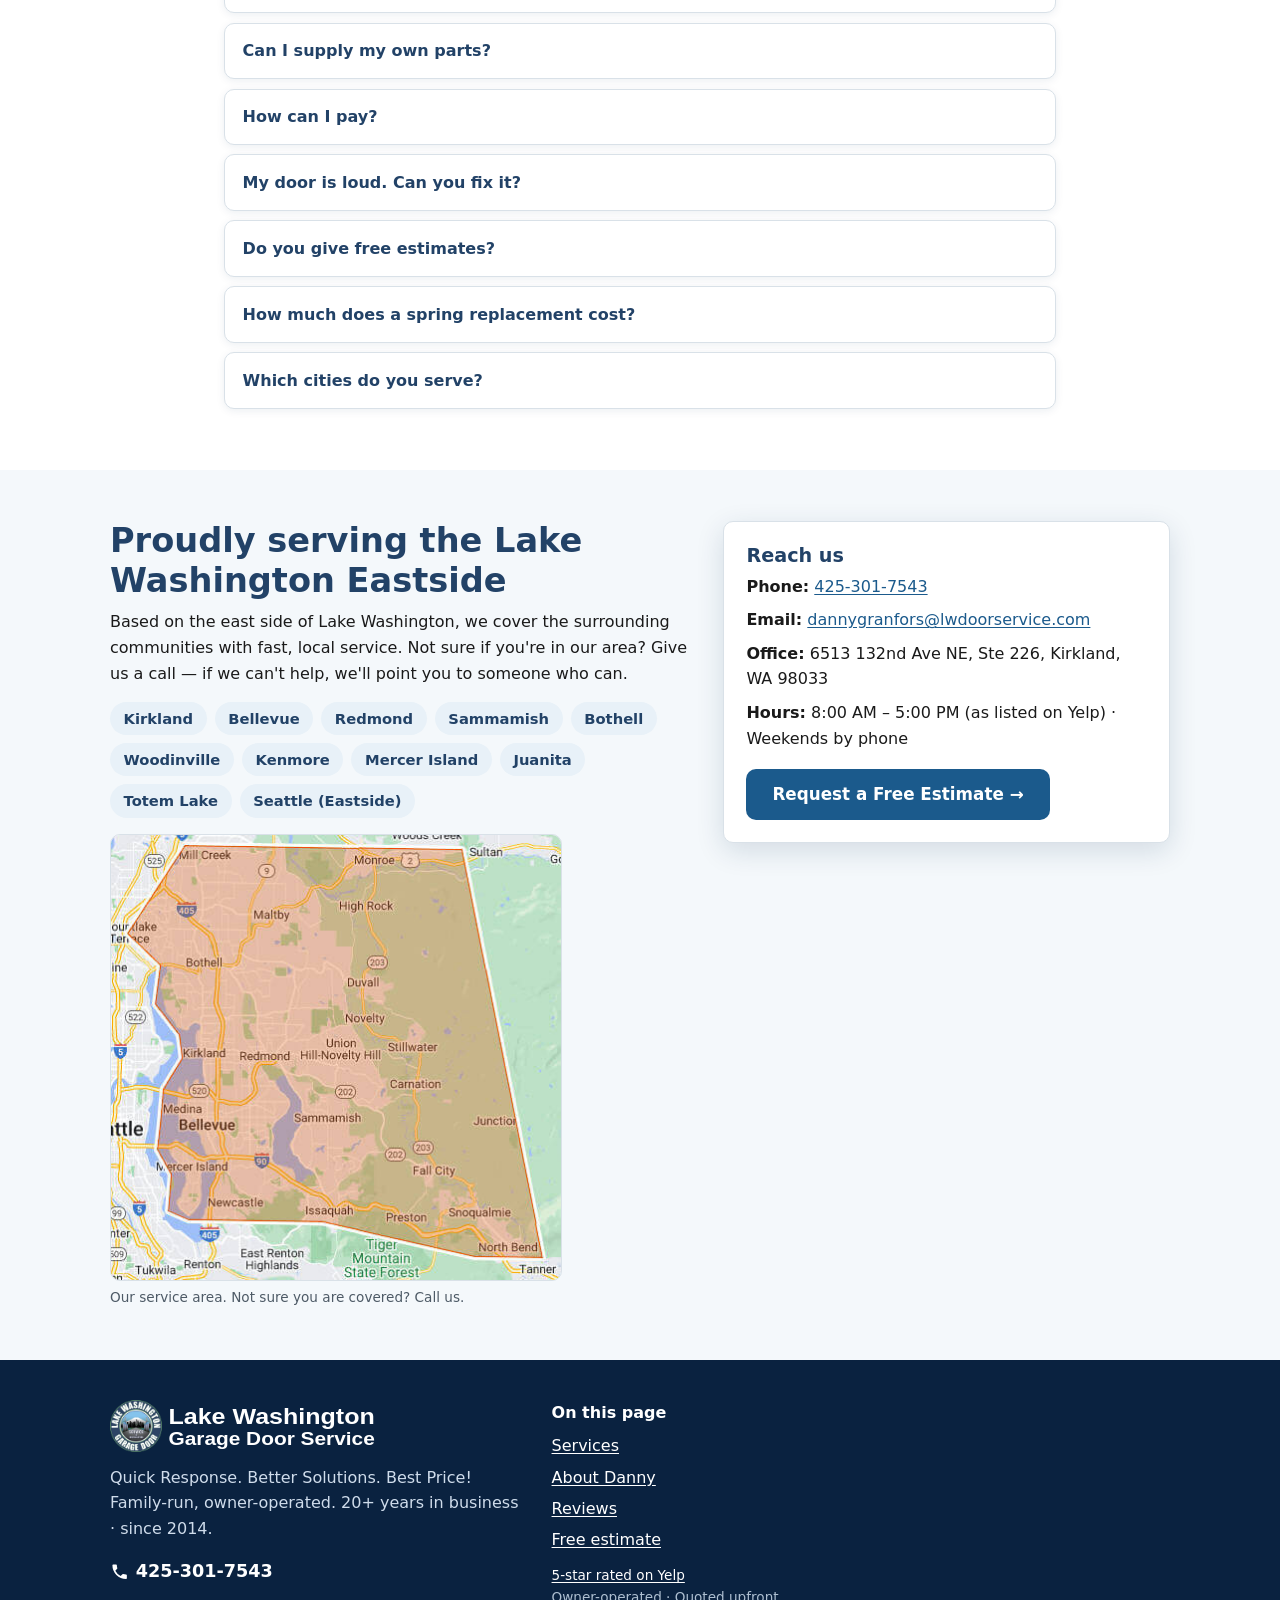
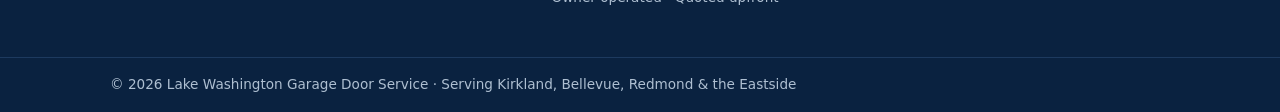
==== commit 71b5852b: "Fold all service panels by default; award badges as individual logos Co-Authored-By: Claude Sonnet 5" ====
--- a/index.html
+++ b/index.html
@@ -100,7 +100,7 @@
       <p class="lead">One team for everything garage-door. Tap a service to see the details.</p>
     </div>
     <div class="svc-list">
-      <details class="svc" id="svc-repair" style="--tint:#fdeaea;--ic:#c62828" open>
+      <details class="svc" id="svc-repair" style="--tint:#fdeaea;--ic:#c62828">
         <summary><span class="svc-ic"><svg class="icon icon-lg" aria-hidden="true" focusable="false"><use href="icons.svg#wrench"/></svg></span><span class="svc-t">Garage Door Repair</span></summary>
         <div class="svc-body">
           <img src="images/svc-repair.jpg" alt="House facade with a garage door and window shutters" loading="lazy" width="1280" height="850">
@@ -154,8 +154,18 @@
 
 <section class="rv" aria-labelledby="awards-h">
   <div class="wrap">
-    <h2 id="awards-h" class="sr-only">Awards and ratings</h2>
-    <img class="awards" src="images/trust-badges.jpg" alt="Awards and ratings: Angi 2021 Super Service Award, BBB A+ rating, HomeAdvisor 5 years Screened and Approved, HomeAdvisor Elite Service, HomeAdvisor Top Rated, Angie's List Super Service Award 2017 to 2020" width="1600" height="685" loading="lazy">
+    <h2 id="awards-h" class="awards-h">Success with Every Open Door</h2>
+    <ul class="awards-grid">
+      <li><img src="images/badges/angi-2021-super-service.png" alt="Angi 2021 Super Service Award" width="139" height="140" loading="lazy"></li>
+      <li><img src="images/badges/bbb-a-plus-accredited.png" alt="BBB Accredited Business, A+ rating" width="150" height="150" loading="lazy"></li>
+      <li><img src="images/badges/homeadvisor-5-years-screened.png" alt="HomeAdvisor 5 Years, Screened and Approved" width="150" height="150" loading="lazy"></li>
+      <li><img src="images/badges/homeadvisor-elite-service.png" alt="HomeAdvisor Elite Service" width="110" height="105" loading="lazy"></li>
+      <li><img src="images/badges/homeadvisor-top-rated.png" alt="HomeAdvisor Top Rated" width="109" height="116" loading="lazy"></li>
+      <li><img src="images/badges/angies-list-2020.png" alt="Angie's List Super Service Award 2020" width="108" height="109" loading="lazy"></li>
+      <li><img src="images/badges/angies-list-2019.png" alt="Angie's List Super Service Award 2019" width="120" height="111" loading="lazy"></li>
+      <li><img src="images/badges/angies-list-2018.png" alt="Angie's List Super Service Award 2018" width="124" height="106" loading="lazy"></li>
+      <li><img src="images/badges/angies-list-2017.png" alt="Angie's List Super Service Award 2017" width="110" height="98" loading="lazy"></li>
+    </ul>
   </div>
 </section>
 
--- a/styles.css
+++ b/styles.css
@@ -324,6 +324,10 @@
 
 /* v5 */
 .hero-photo { display: block; width: 100%; height: auto; aspect-ratio: 10 / 7; object-fit: cover; border-radius: calc(var(--radius) - 4px); margin: 0 0 1rem; }
+.awards-h { text-align: center; margin: 0 0 1.2rem; }
+.awards-grid { list-style: none; margin: 0 auto; padding: 0; max-width: 64rem; display: grid; grid-template-columns: repeat(auto-fit, minmax(7.5rem, 1fr)); gap: .7rem; }
+.awards-grid li { display: flex; align-items: center; justify-content: center; background: #fff; border: 1px solid var(--line); border-radius: var(--radius); padding: .8rem; min-height: 7.5rem; }
+.awards-grid img { display: block; max-width: 100%; max-height: 6rem; width: auto; height: auto; }
 .awards { display: block; width: 100%; max-width: 64rem; height: auto; margin: 0 auto 1rem; border-radius: var(--radius); }
 @media (min-width: 640px) { .reviews > li:last-child:nth-child(odd) { grid-column: 1 / -1; justify-self: center; max-width: calc(50% - .5rem); } }
 
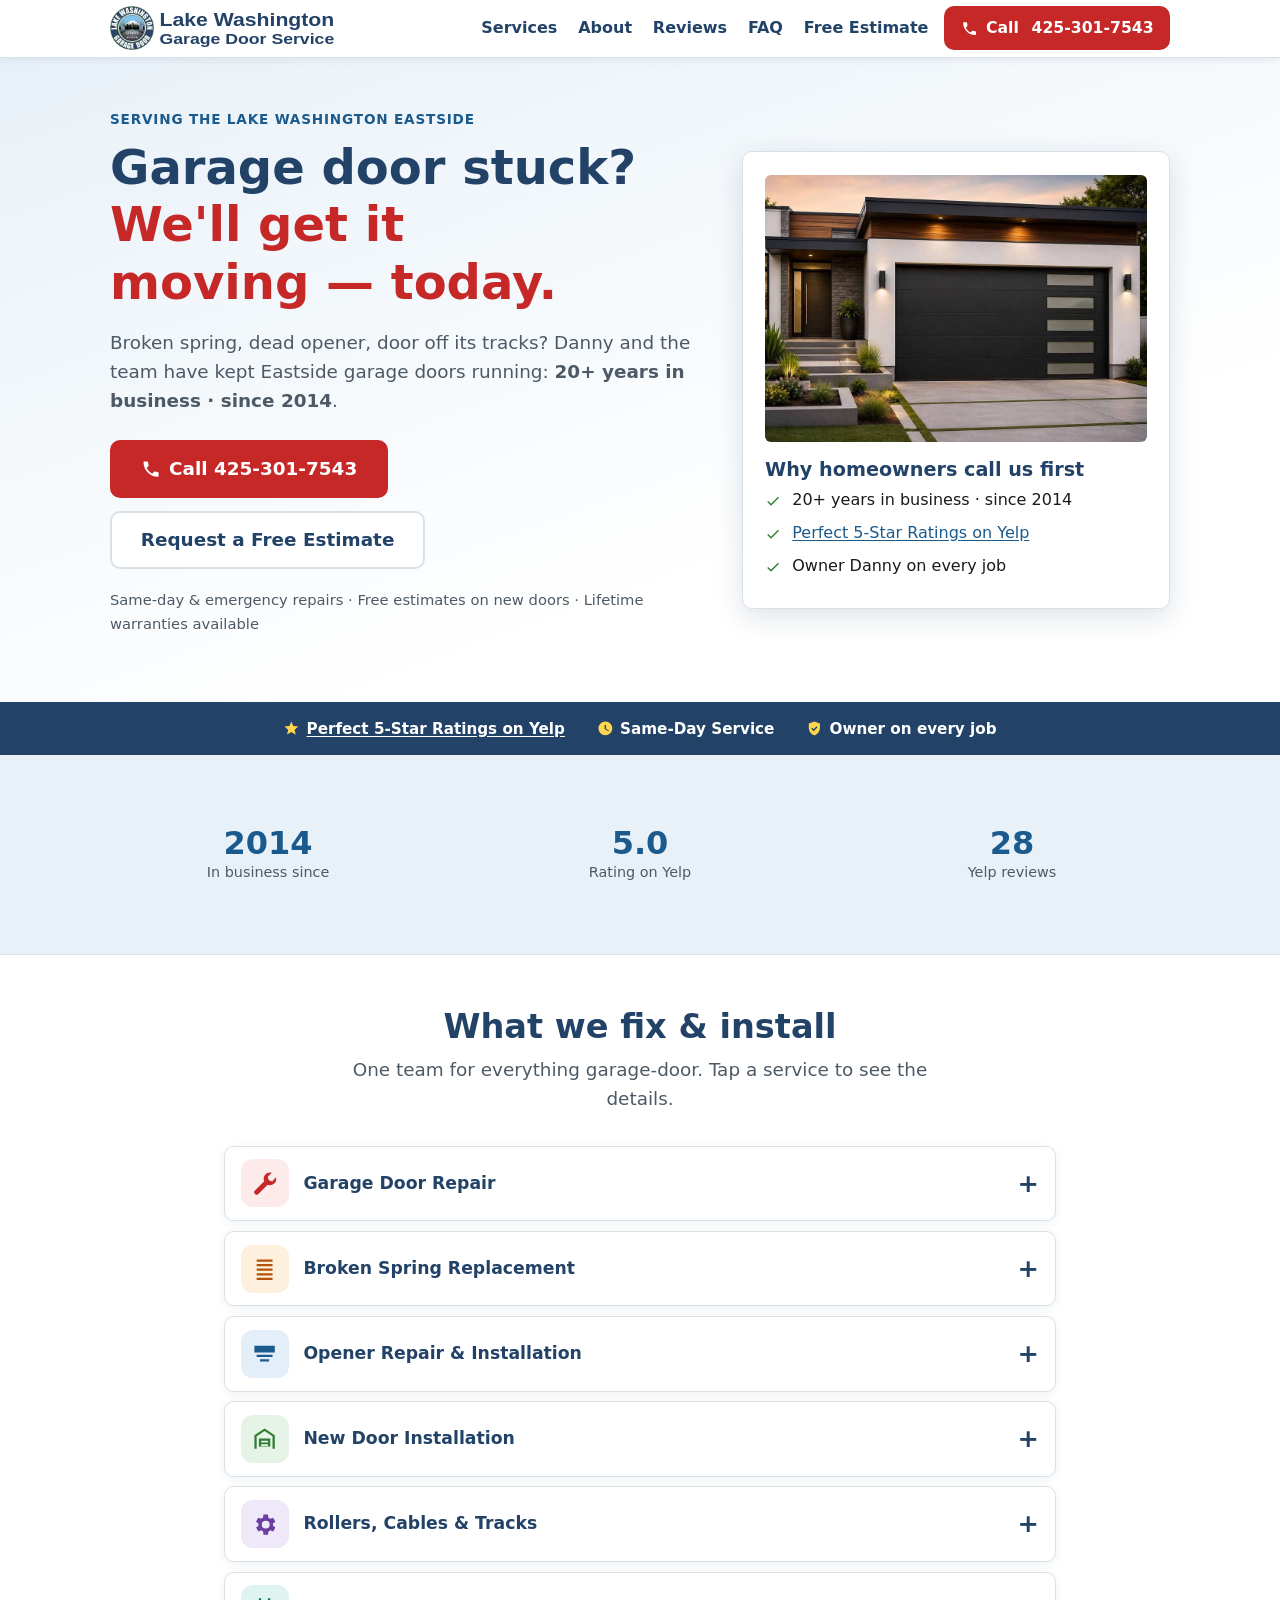
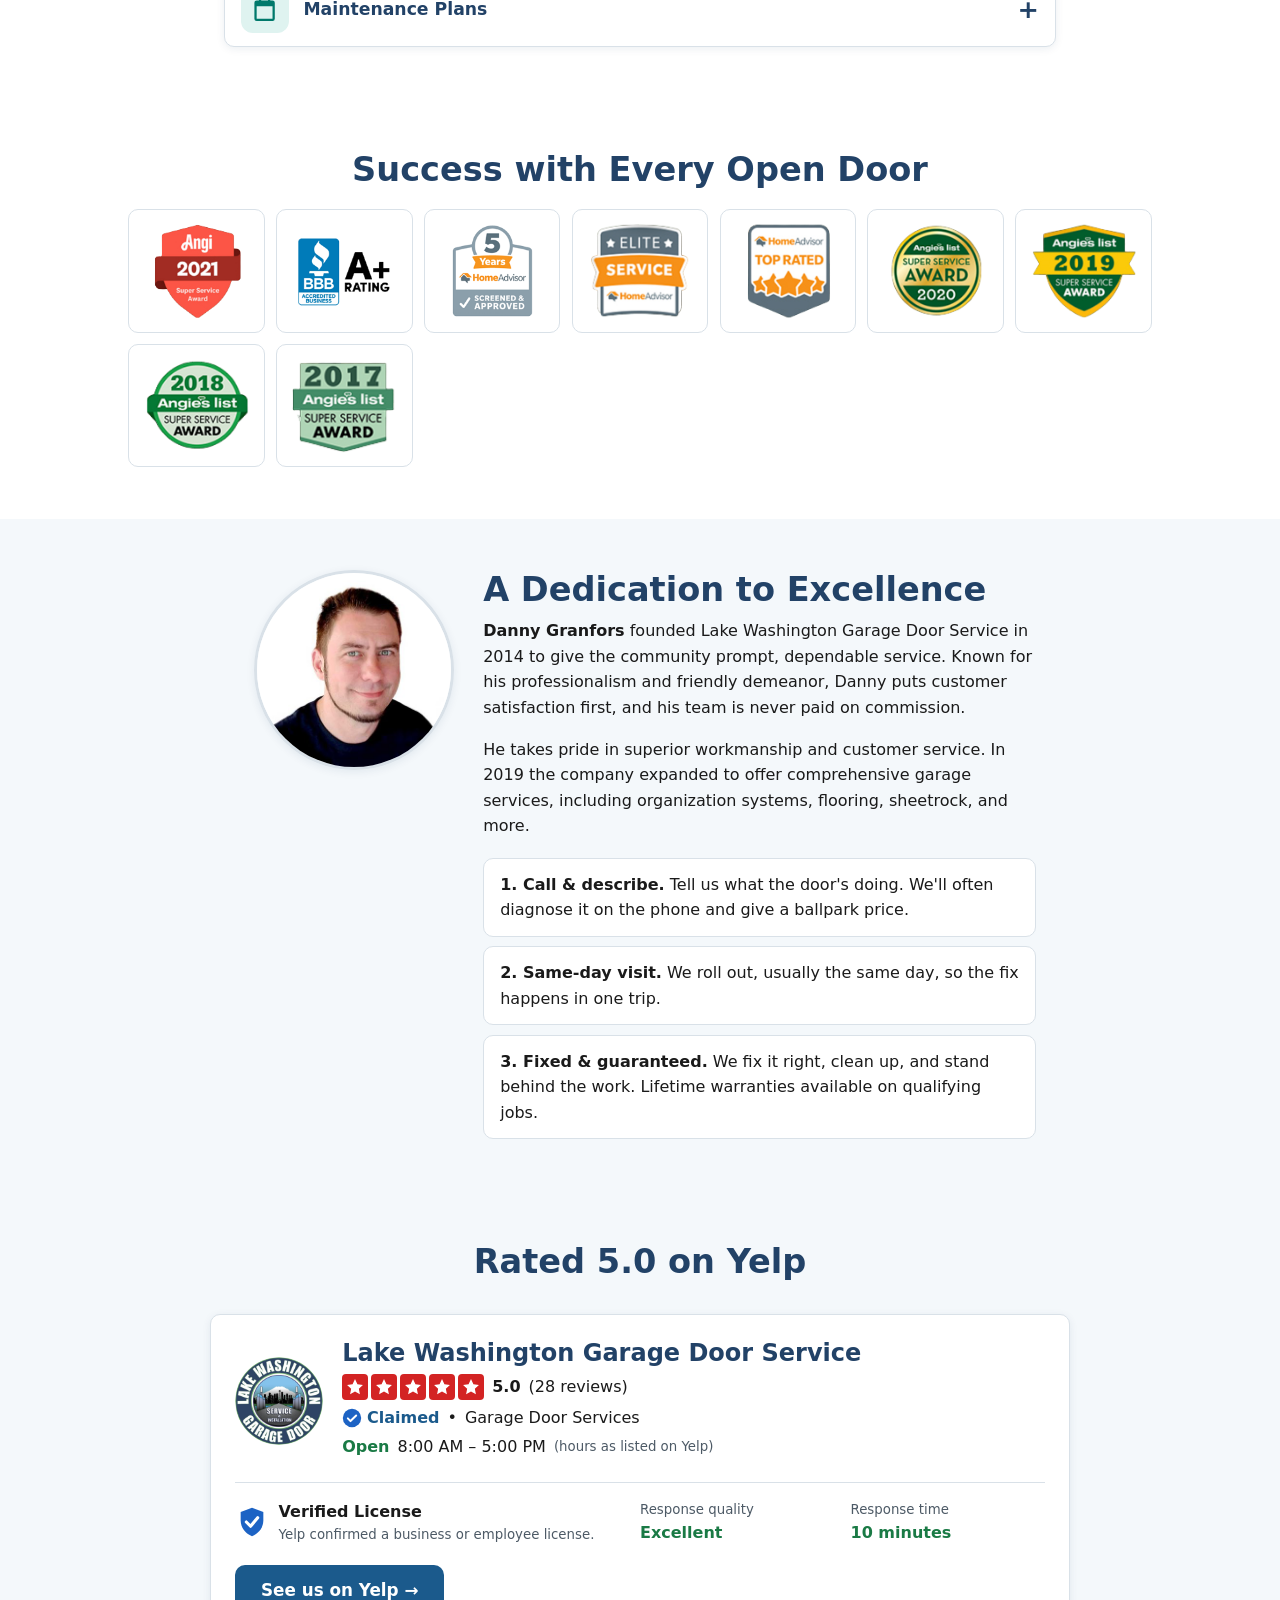
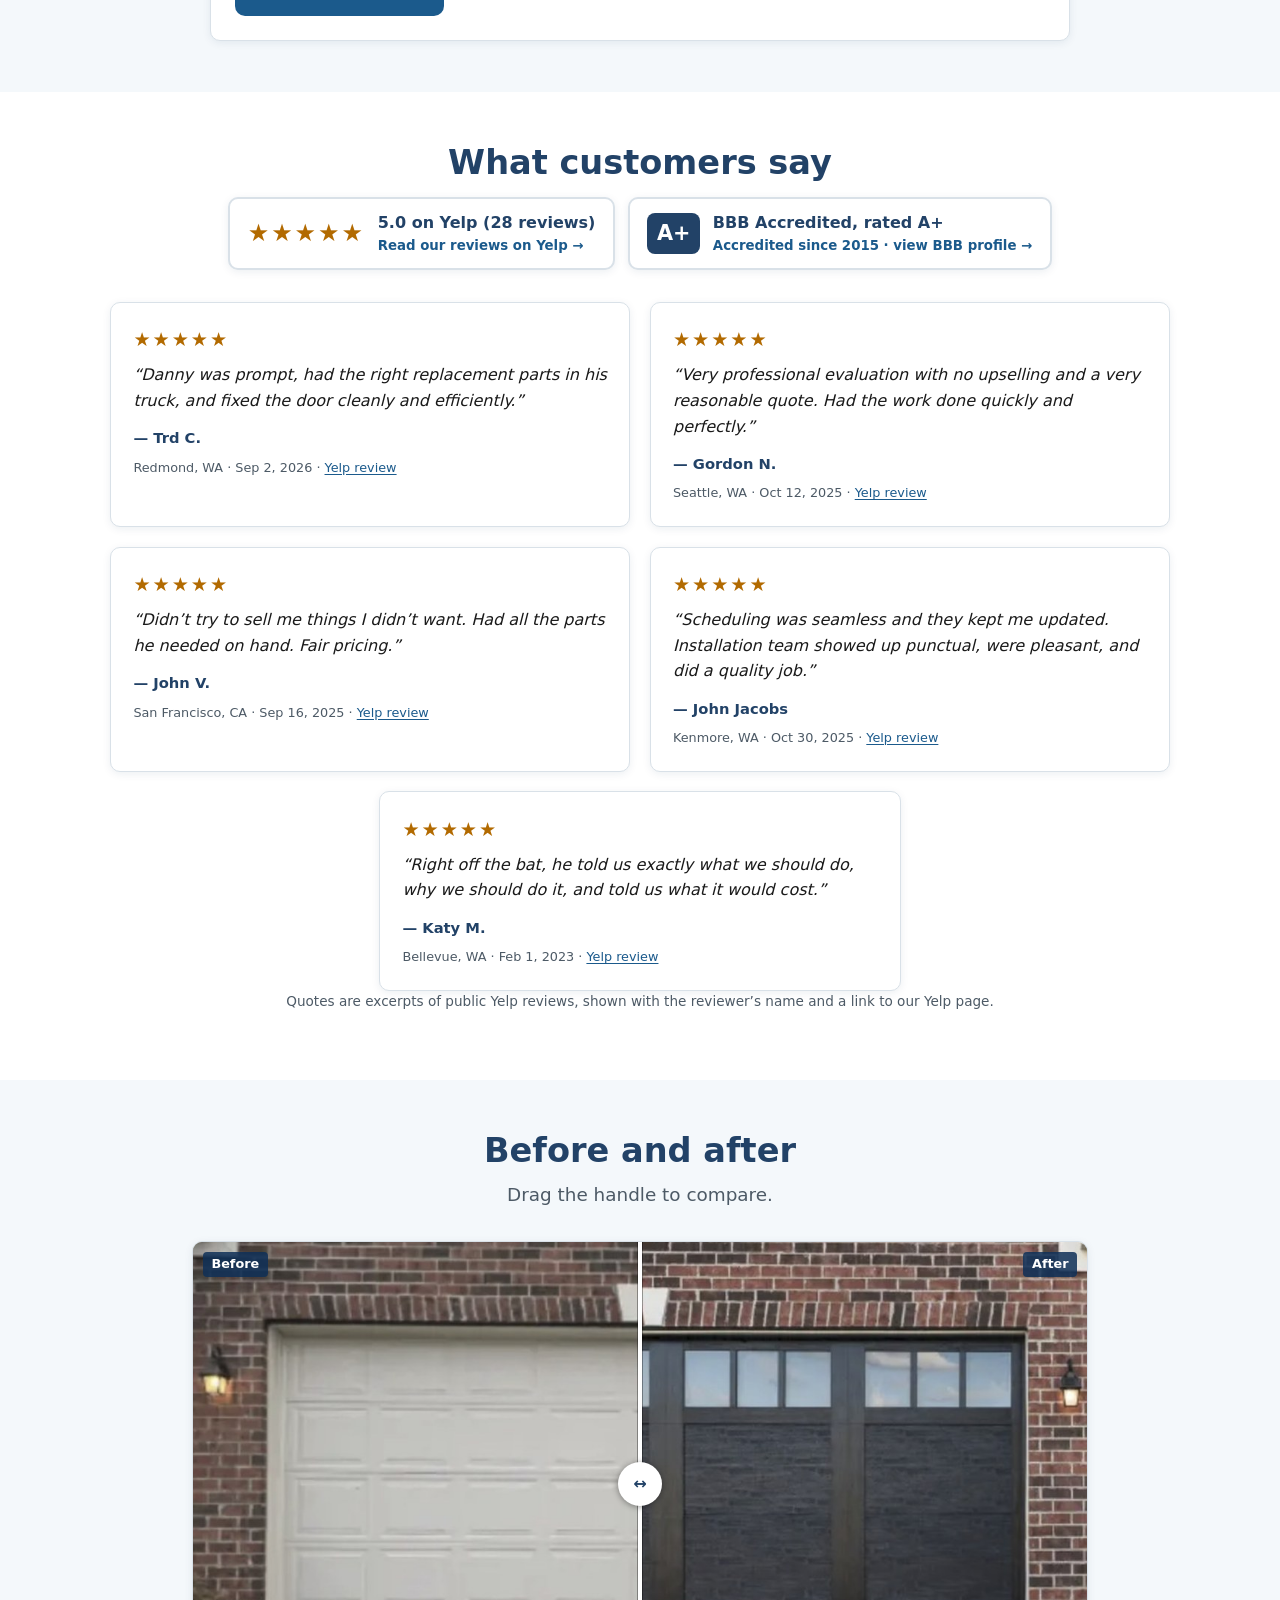
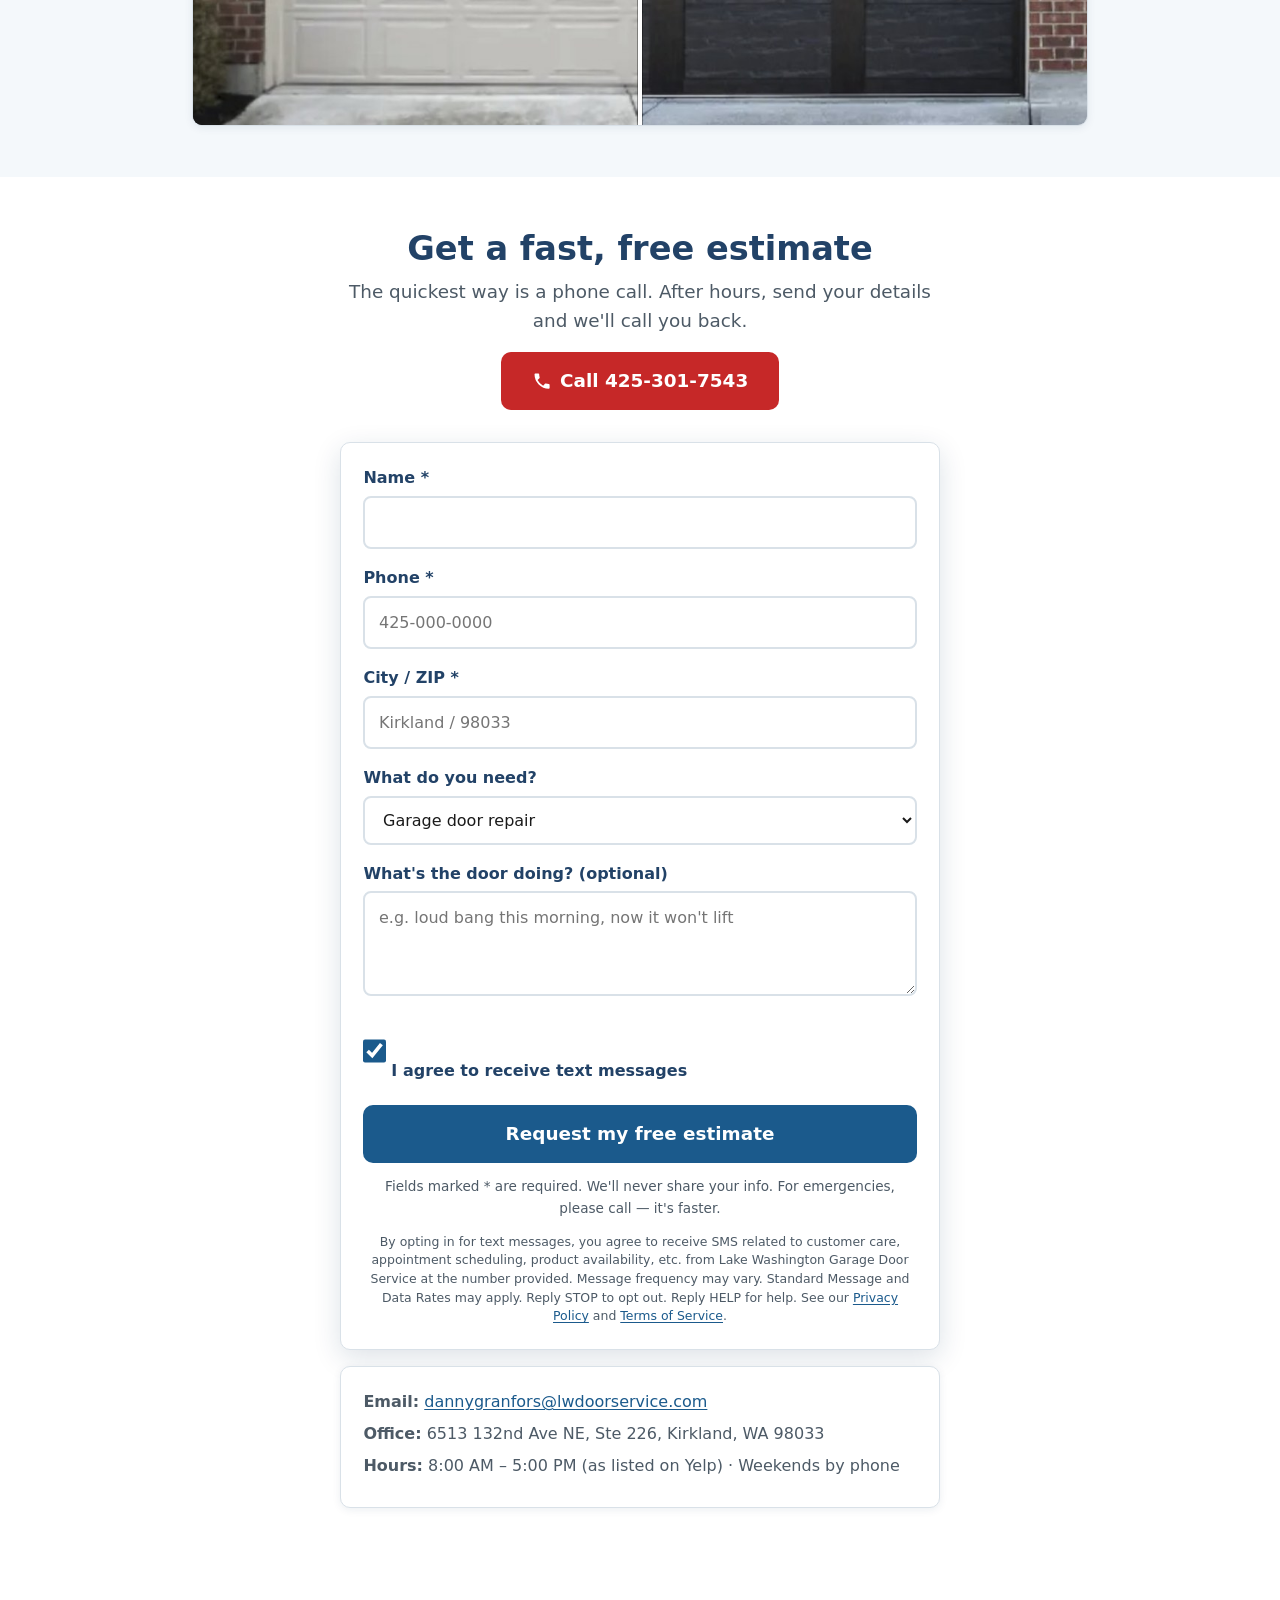
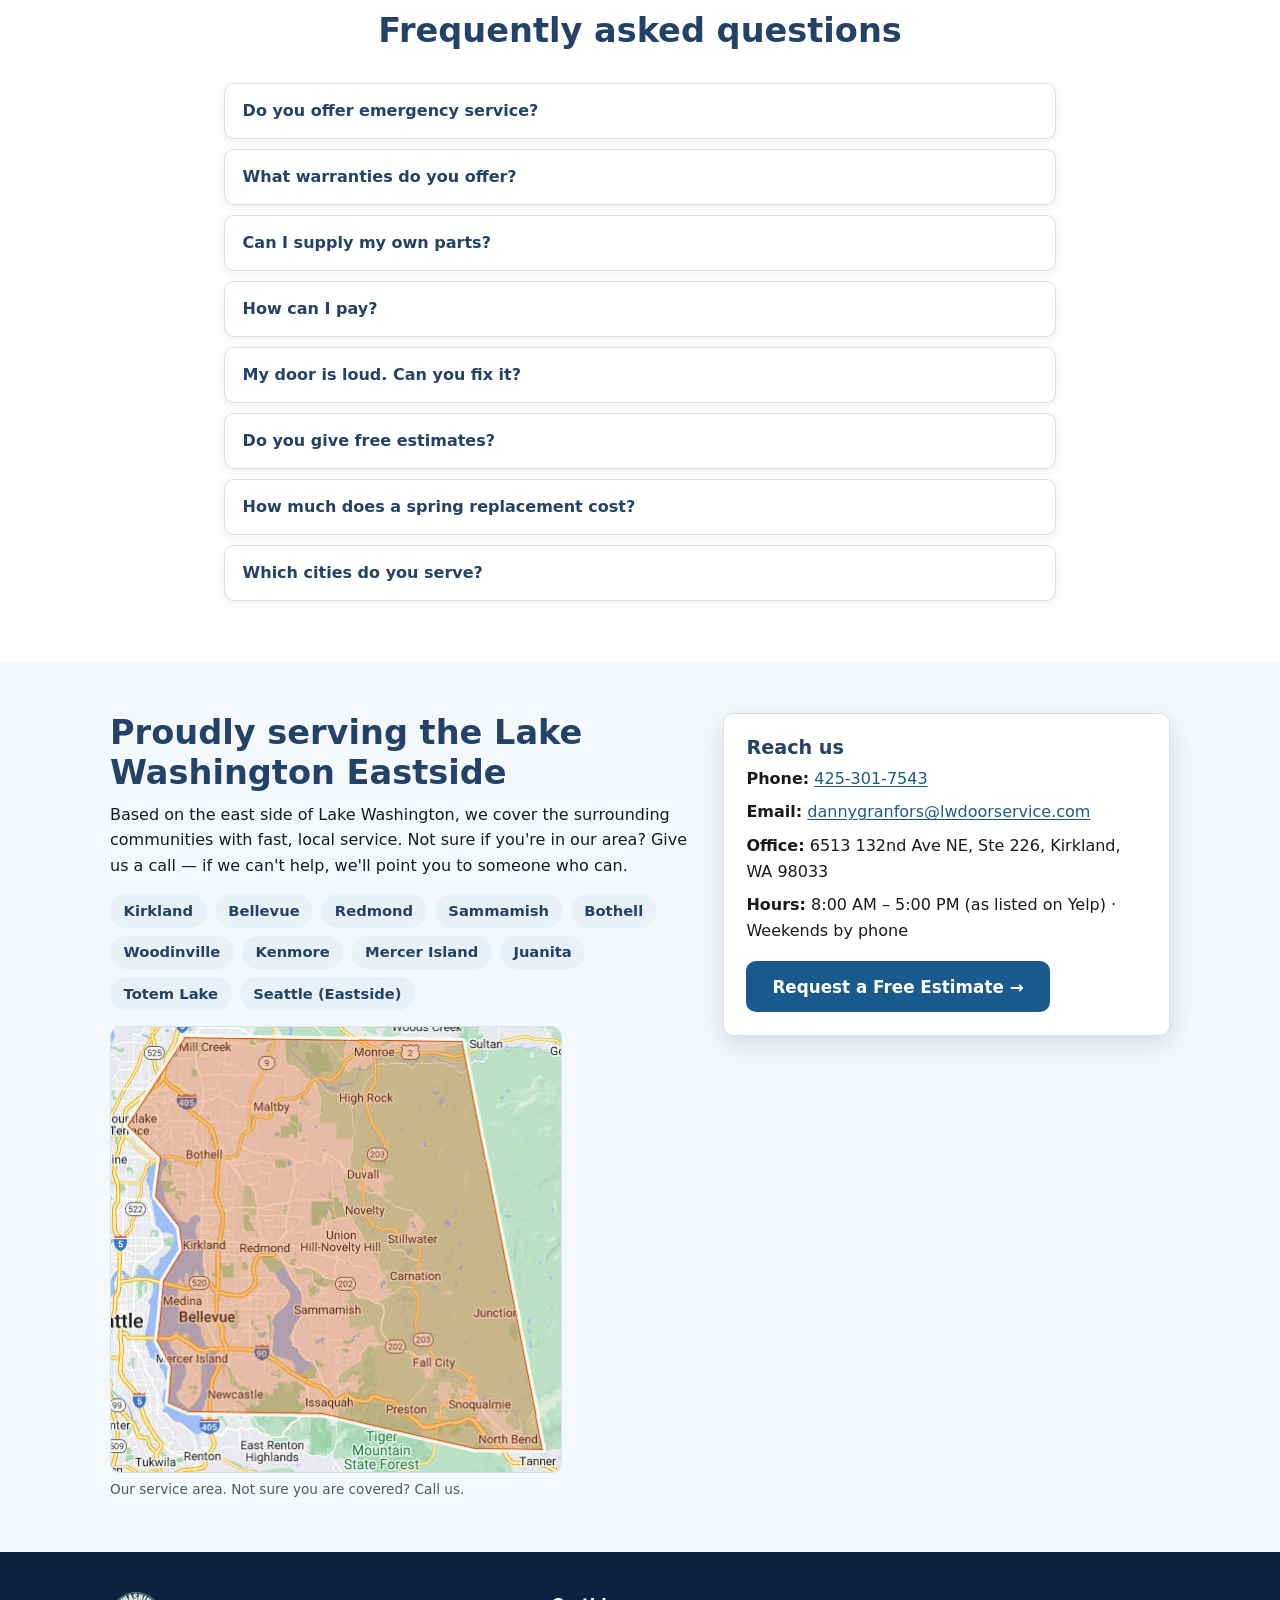
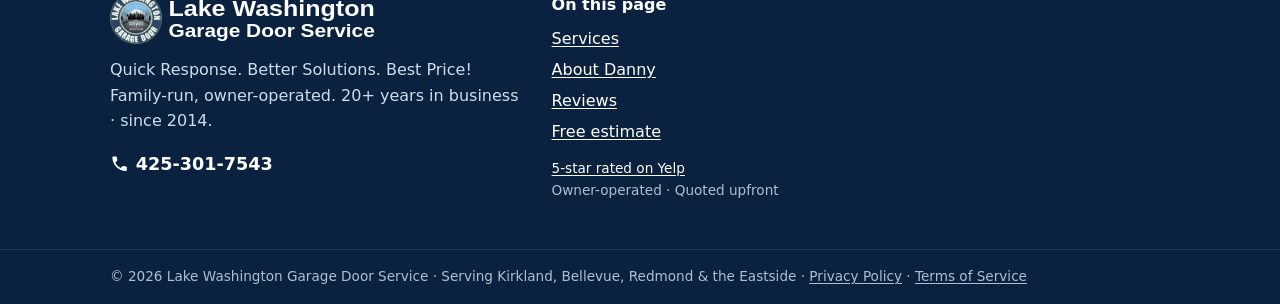
==== commit d5cd40d4: "Add SMS consent checkbox, disclosure, Privacy Policy and Terms of Service pages" ====
--- a/index.html
+++ b/index.html
@@ -301,9 +301,13 @@
           <label for="msg">What's the door doing? (optional)</label>
           <textarea id="msg" name="message" rows="3" placeholder="e.g. loud bang this morning, now it won't lift"></textarea>
         </div>
+        <div class="field consent">
+          <label class="check" for="sms_consent"><input id="sms_consent" name="sms_consent" type="checkbox" value="Yes" checked> <span>I agree to receive text messages</span></label>
+        </div>
         <button class="btn btn-primary btn-lg btn-block" type="submit">Request my free estimate</button>
         <p class="fine" id="form-status" role="status" aria-live="polite"></p>
         <p class="fine">Fields marked * are required. We'll never share your info. For emergencies, please call — it's faster.</p>
+        <p class="fine sms-disclosure">By opting in for text messages, you agree to receive SMS related to customer care, appointment scheduling, product availability, etc. from Lake Washington Garage Door Service at the number provided. Message frequency may vary. Standard Message and Data Rates may apply. Reply STOP to opt out. Reply HELP for help. See our <a href="privacy.html">Privacy Policy</a> and <a href="terms.html">Terms of Service</a>.</p>
       </form>
     <div class="form-done card center" id="form-done" tabindex="-1" hidden>
       <span class="ic-lg"><svg class="icon icon-xl" aria-hidden="true" focusable="false"><use href="icons.svg#check"/></svg></span>
@@ -378,7 +382,7 @@
       <p class="fine"><a href="https://www.yelp.com/biz/lake-washington-garage-door-service-kirkland-2" rel="noopener">5-star rated on Yelp</a><br>Owner-operated · Quoted upfront</p>
     </nav>
   </div>
-  <div class="footer-bottom"><div class="wrap">© 2026 Lake Washington Garage Door Service · Serving Kirkland, Bellevue, Redmond &amp; the Eastside</div></div>
+  <div class="footer-bottom"><div class="wrap">© 2026 Lake Washington Garage Door Service · Serving Kirkland, Bellevue, Redmond &amp; the Eastside · <a href="privacy.html">Privacy Policy</a> · <a href="terms.html">Terms of Service</a></div></div>
 </footer>
 <div class="callbar" role="region" aria-label="Quick contact">
   <a class="btn btn-emergency" href="tel:+14253017543"><svg class="icon" aria-hidden="true" focusable="false"><use href="icons.svg#phone"/></svg> Call now</a>
@@ -398,6 +402,7 @@
     e.preventDefault();
     if (!form.checkValidity()) { form.reportValidity(); return; }
     var data = new FormData(form);
+    data.set('sms_consent', form.elements['sms_consent'].checked ? 'Yes' : 'No');
     data.append('page', location.href);
     data.append('submittedAt', new Date().toISOString());
     btn.disabled = true; btn.textContent = 'Sending\u2026'; status.textContent = '';
--- a/styles.css
+++ b/styles.css
@@ -379,3 +379,18 @@
   .nav-toggle { padding: .5rem .7rem; }
   .nav { position: absolute; left: 0; right: 0; top: 100%; background: #fff; padding: 0 12px .8rem; border-bottom: 1px solid var(--line); box-shadow: var(--shadow); }
 }
+
+/* SMS consent + legal pages (ACT-00805) */
+.field.consent { margin: .2rem 0 1rem; }
+.check { display: flex; align-items: flex-start; gap: .65rem; font-weight: 600; color: var(--ink); cursor: pointer; min-height: 44px; padding: .4rem 0; }
+.check input[type="checkbox"] { flex: 0 0 auto; width: 1.4rem; height: 1.4rem; margin-top: .1rem; accent-color: var(--blue); cursor: pointer; }
+.sms-disclosure { margin-top: .8rem; font-size: .78rem; line-height: 1.5; }
+.legal { padding: 2rem 0 3rem; }
+.legal .wrap { max-width: 52rem; }
+.legal h1 { margin: .6rem 0 1.2rem; }
+.legal-body h3 { margin-top: 1.6rem; }
+.legal-body p, .legal-body ul, .legal-body ol { margin: 0 0 1rem; }
+.legal-body ul, .legal-body ol { padding-left: 1.4rem; }
+.legal-body li { margin-bottom: .4rem; overflow-wrap: anywhere; }
+.legal-src { margin: 1.5rem 0 1rem; }
+.footer-bottom a { color: inherit; }
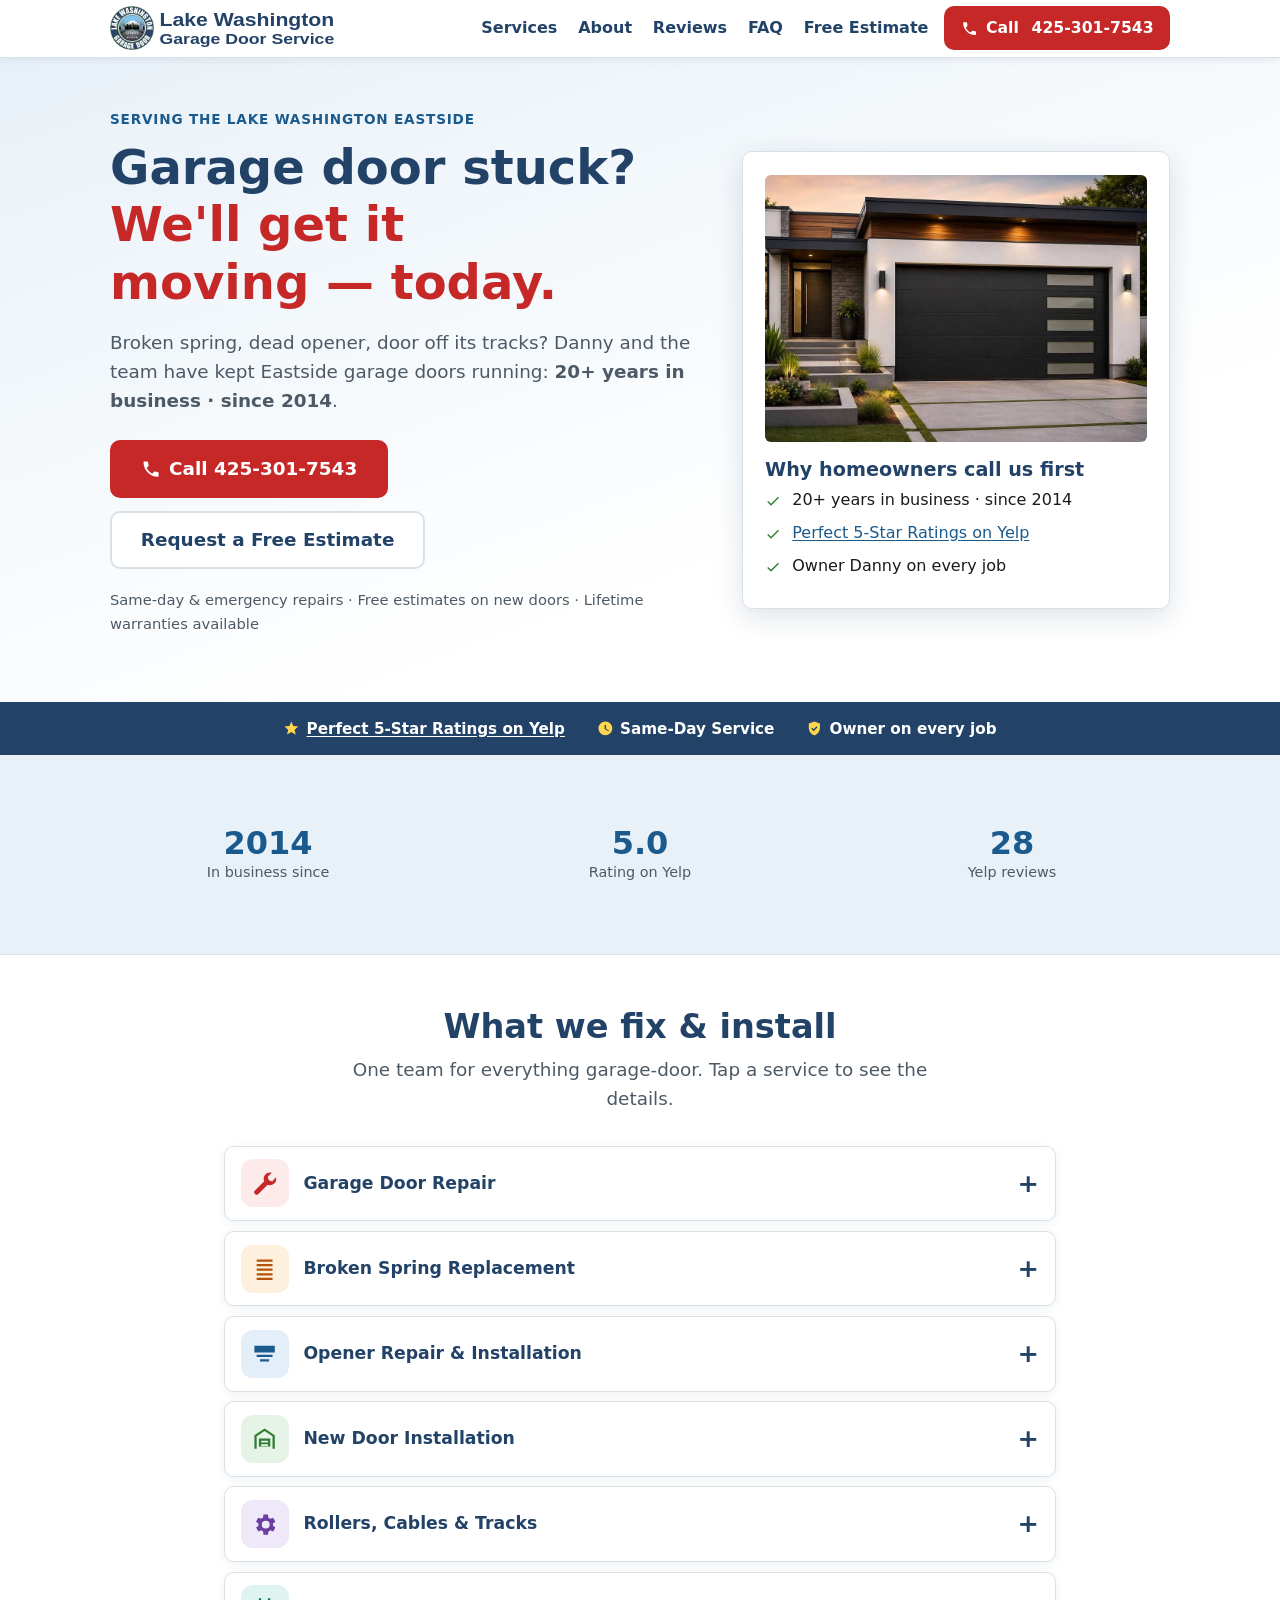
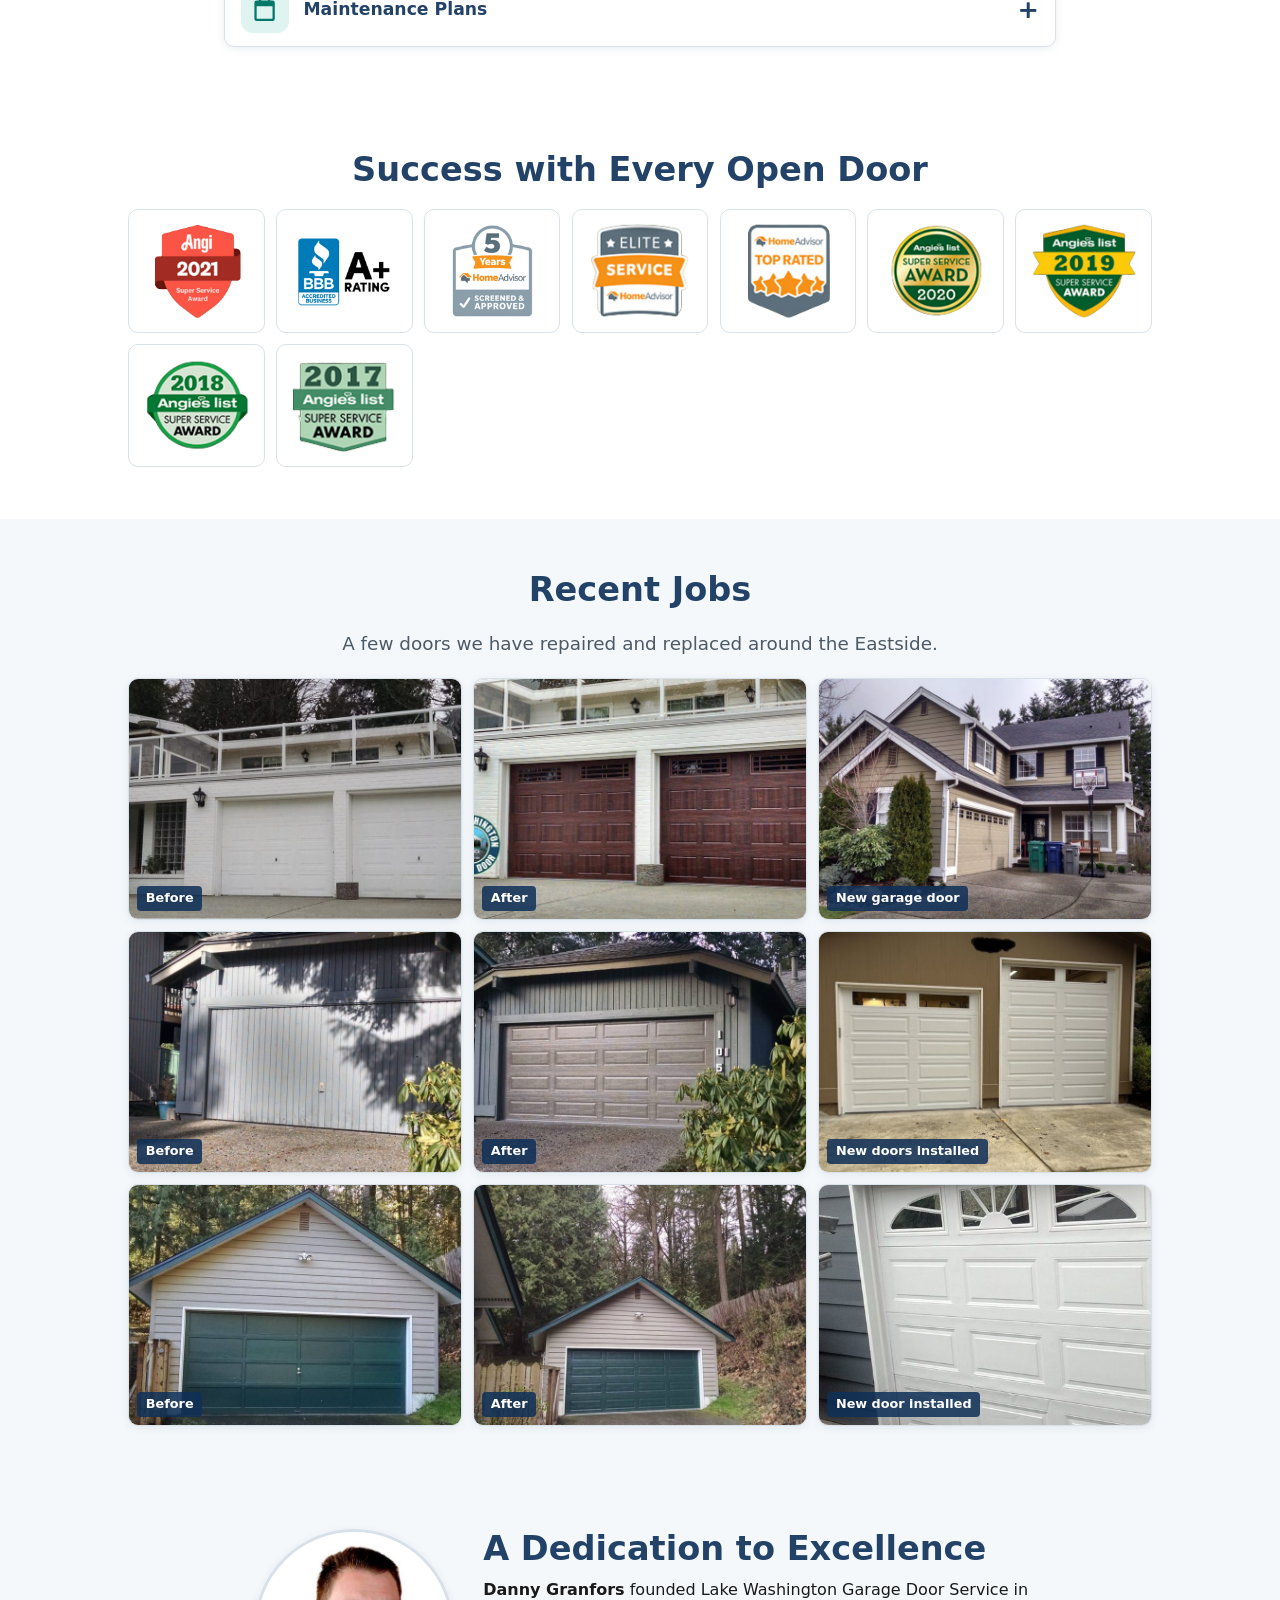
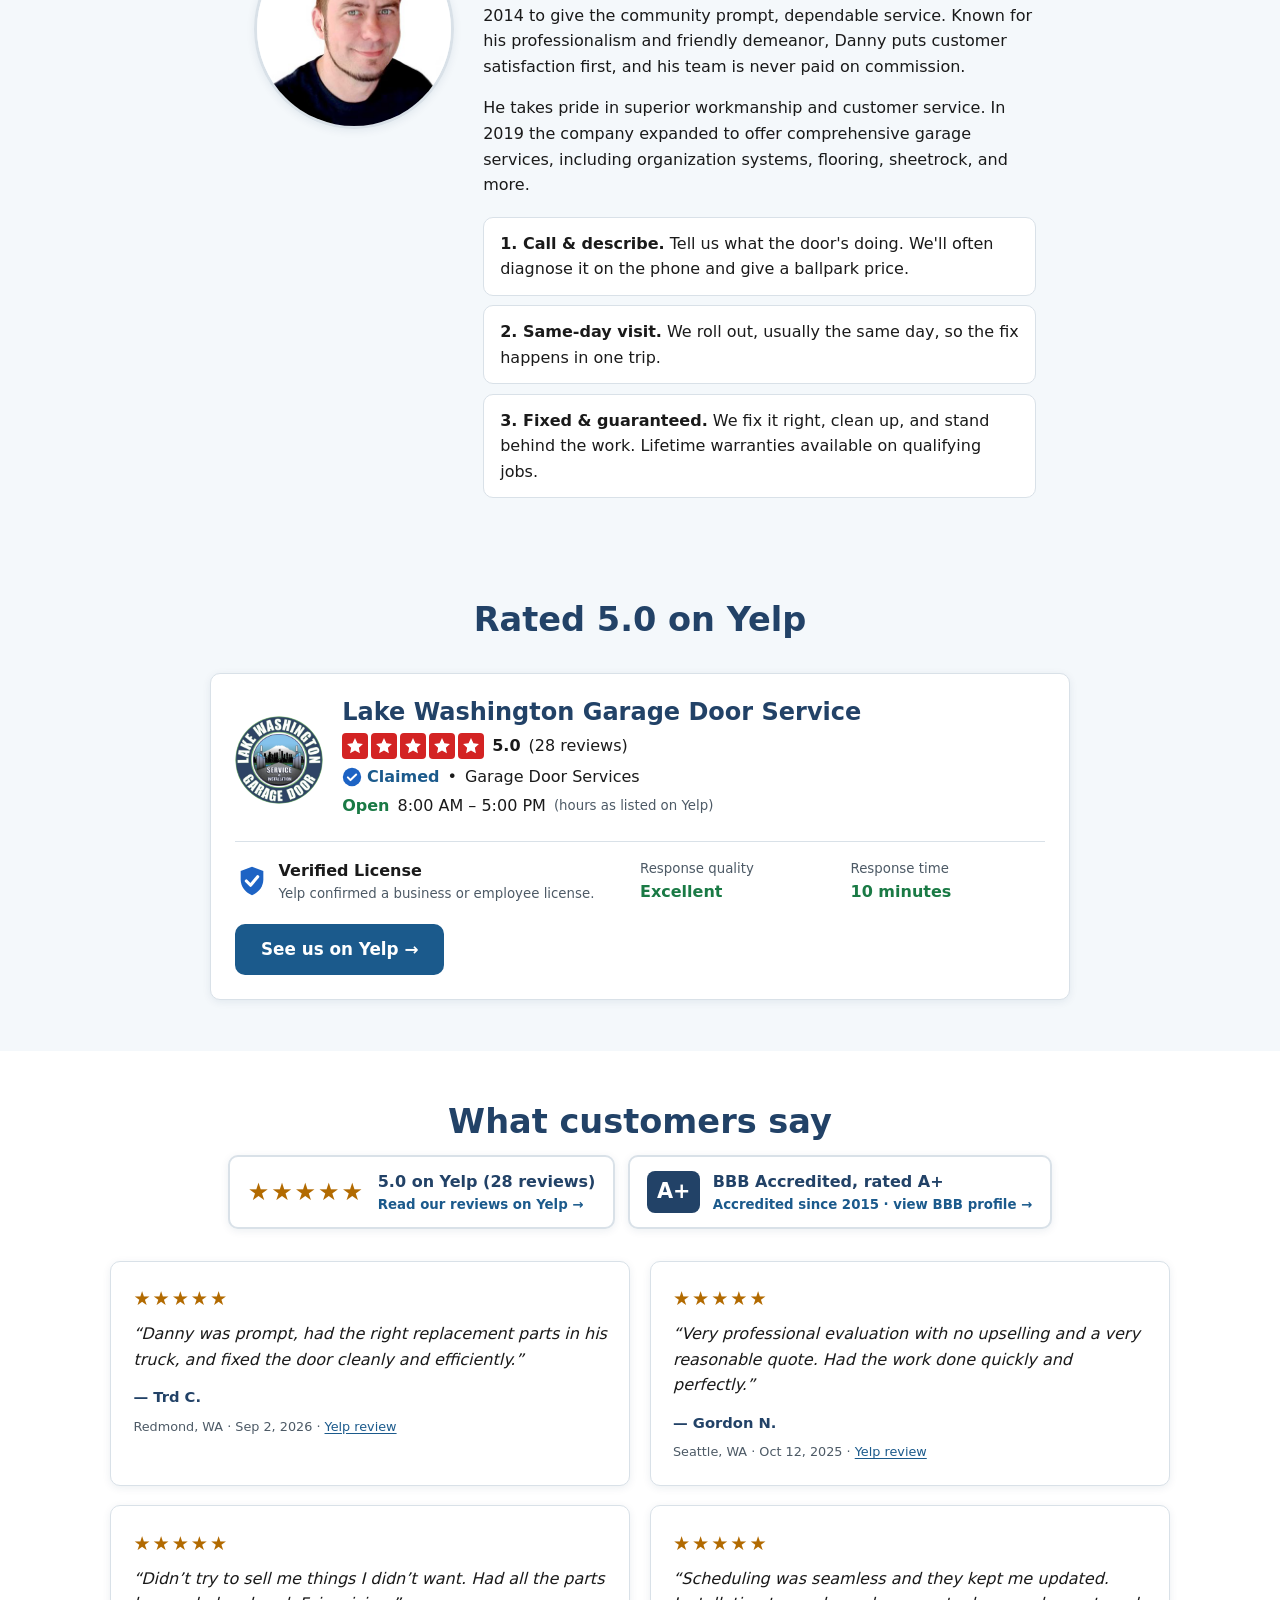
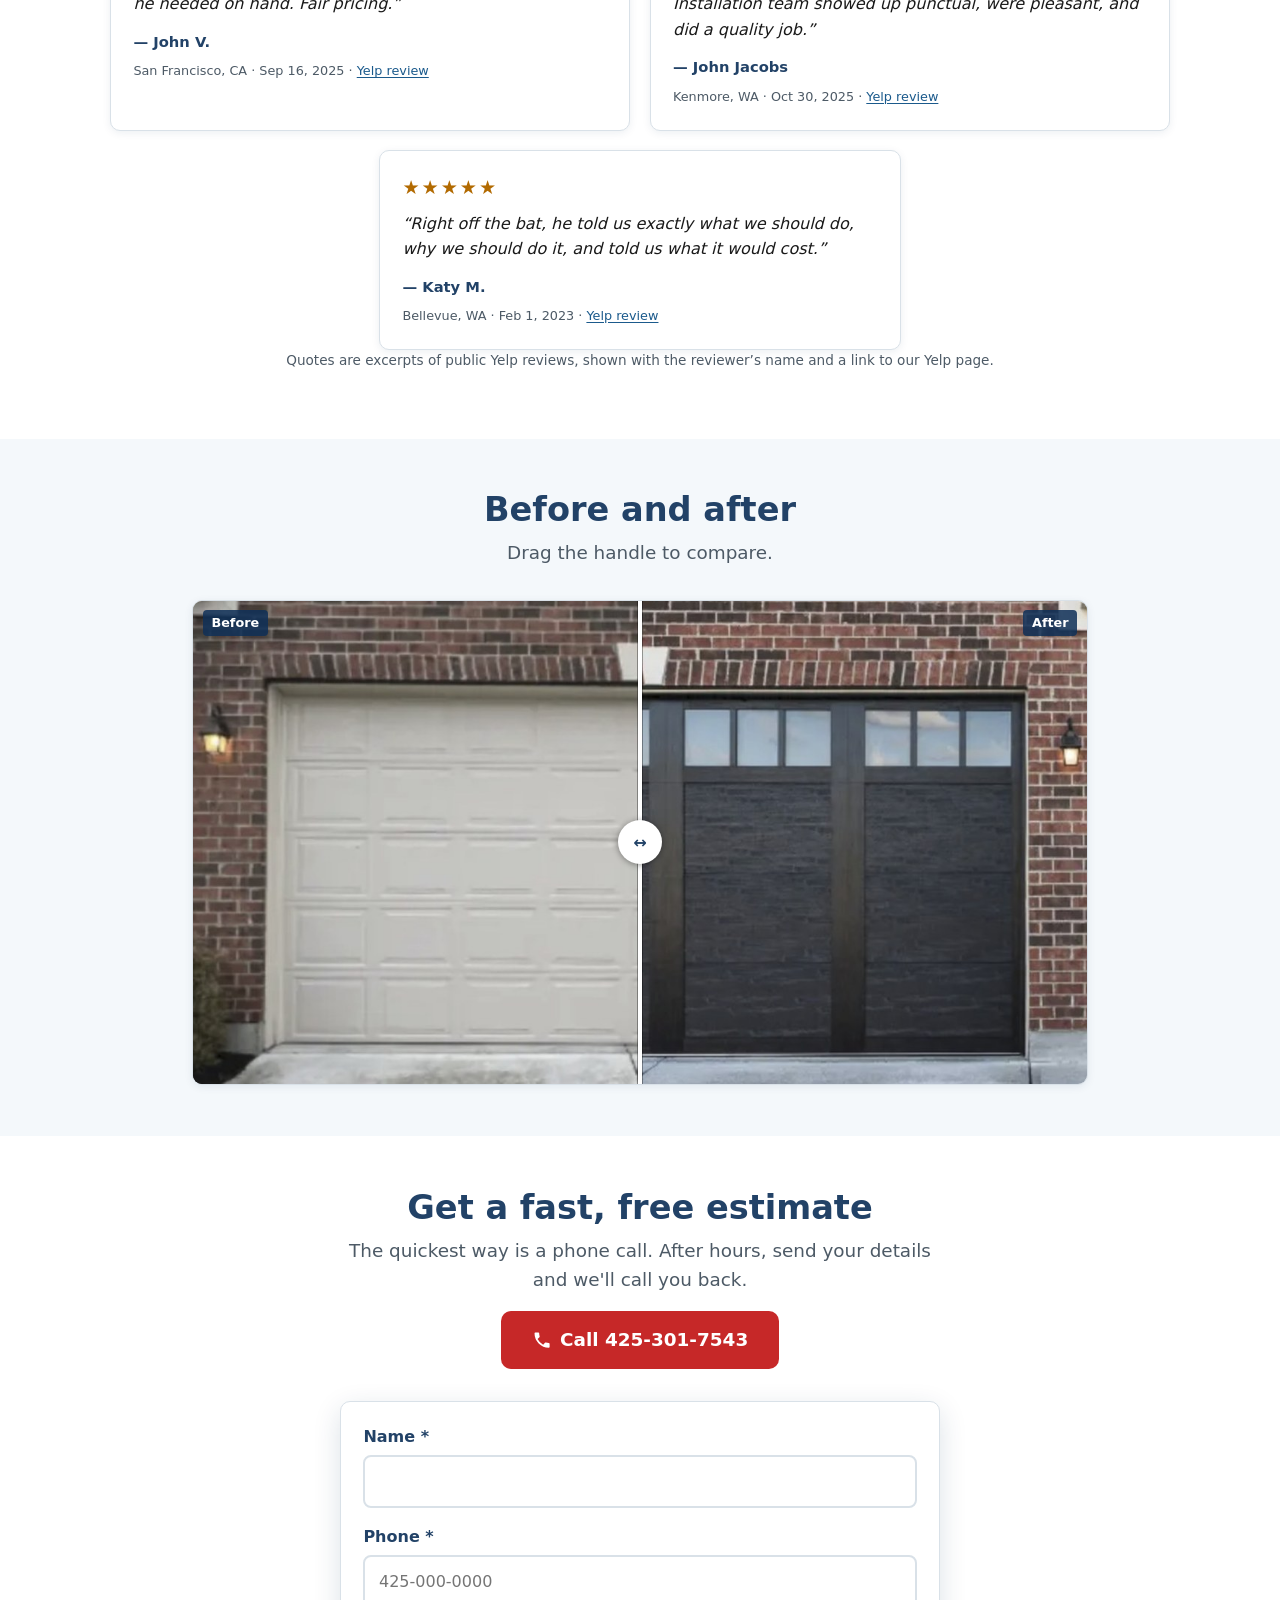
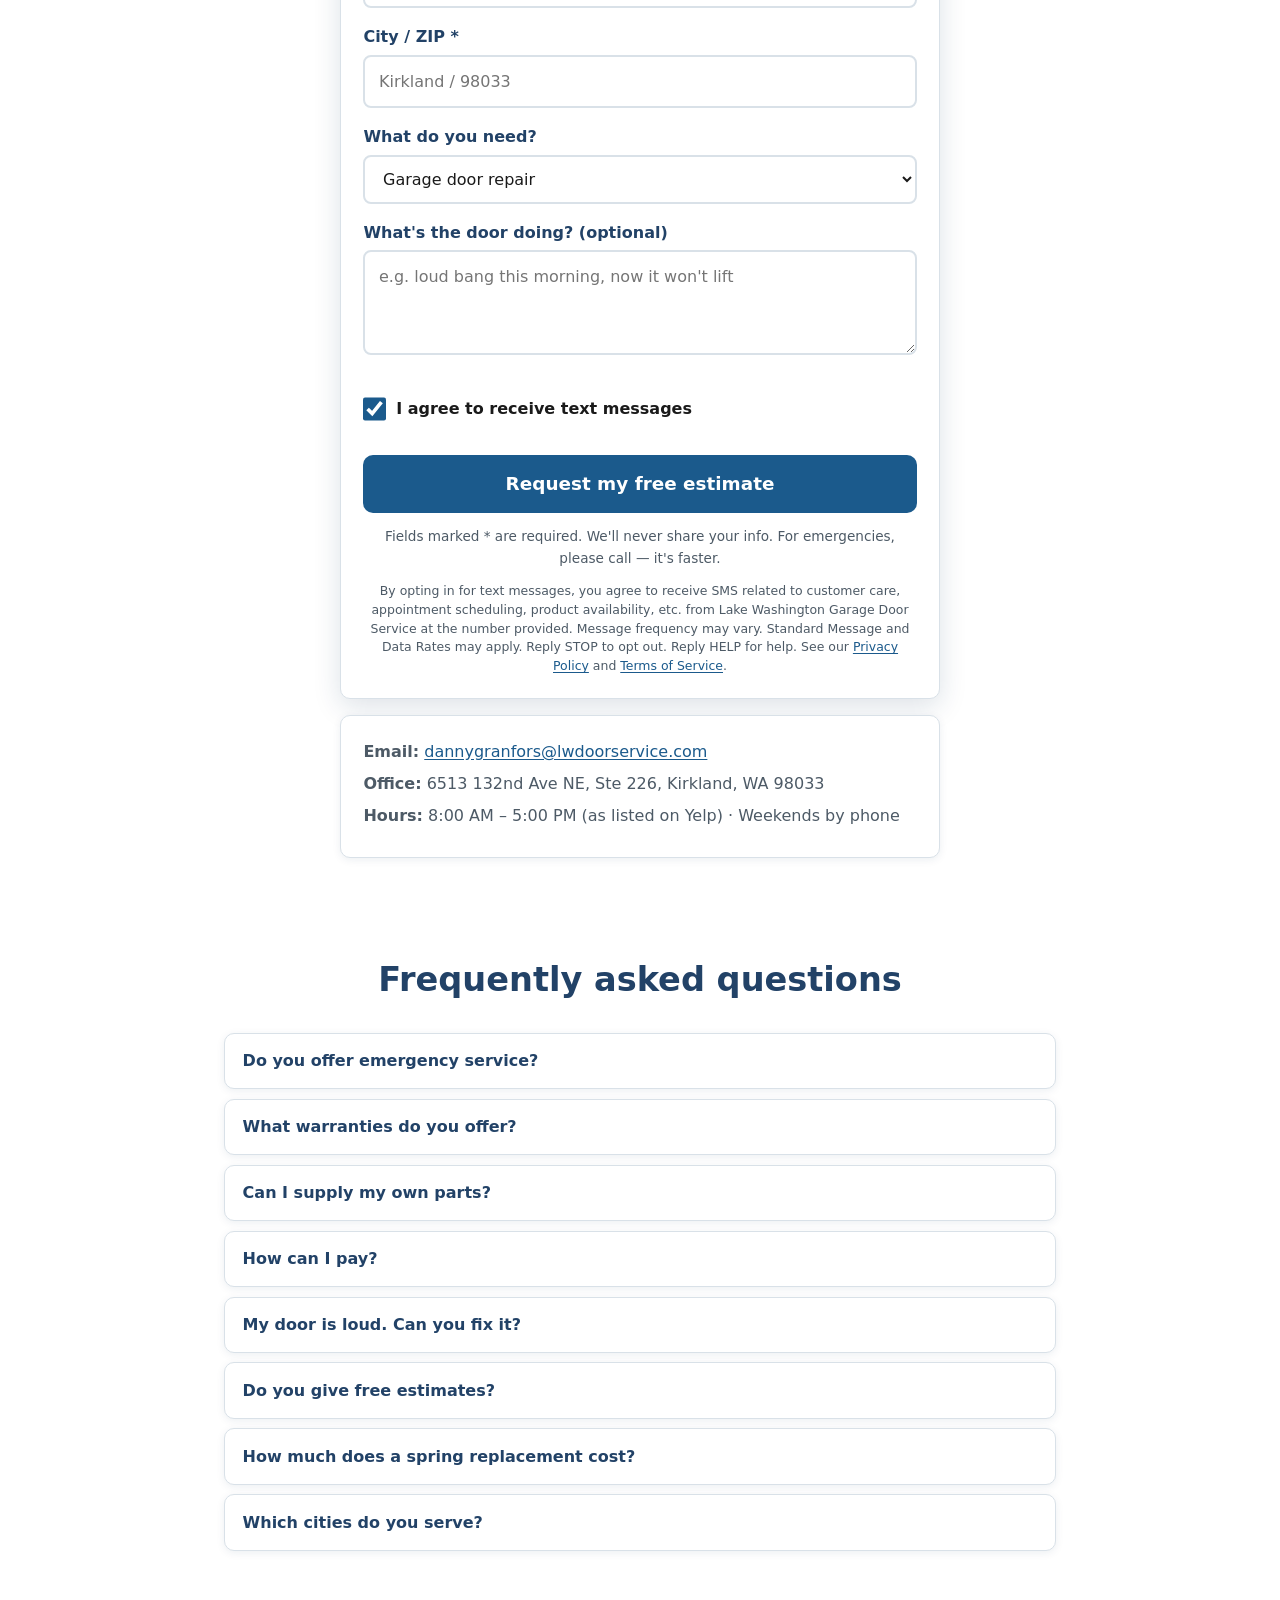
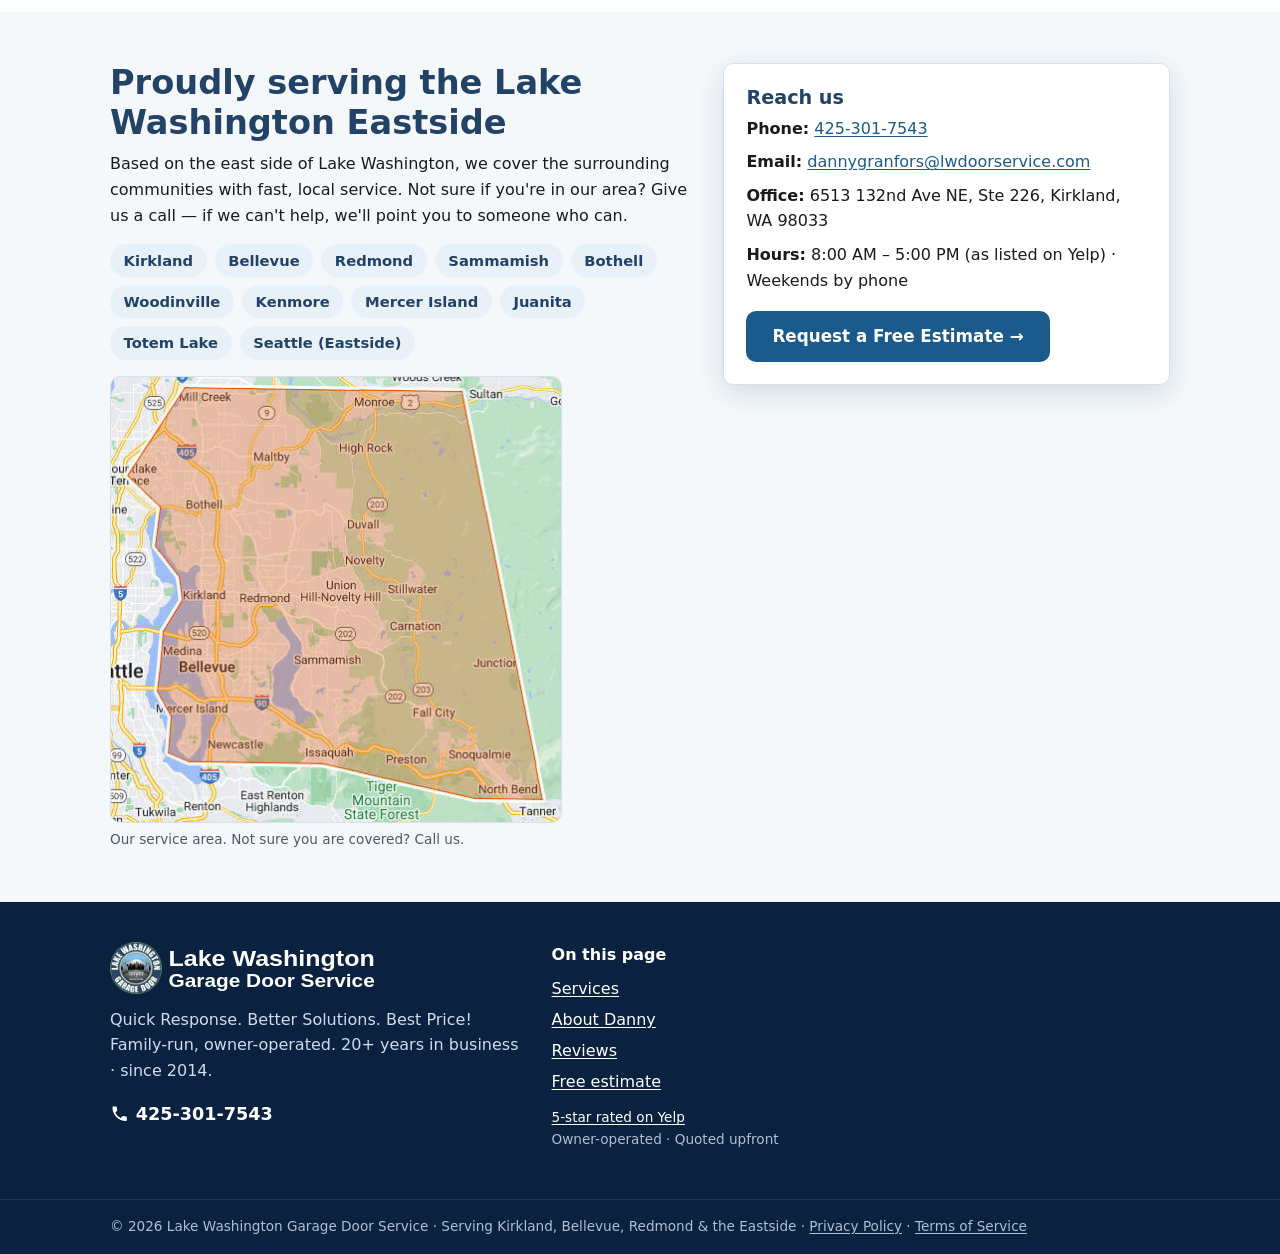
==== commit 1ebded71: "Add Recent Jobs gallery; swap three service photos for job photos" ====
--- a/index.html
+++ b/index.html
@@ -103,7 +103,7 @@
       <details class="svc" id="svc-repair" style="--tint:#fdeaea;--ic:#c62828">
         <summary><span class="svc-ic"><svg class="icon icon-lg" aria-hidden="true" focusable="false"><use href="icons.svg#wrench"/></svg></span><span class="svc-t">Garage Door Repair</span></summary>
         <div class="svc-body">
-          <img src="images/svc-repair.jpg" alt="House facade with a garage door and window shutters" loading="lazy" width="1280" height="850">
+          <img src="images/svc-repair-job.jpg" alt="A garage door that has come off its track, tilted in the opening" loading="lazy" width="1280" height="850">
           <p>Doors come off their tracks, panels bend, hinges wear, and rollers seize. We diagnose the real cause instead of just treating the symptom — most repairs are done in a single visit.</p>
           <ul class="ticks"><li>Off-track and misaligned doors</li><li>Bent or damaged panels &amp; sections</li><li>Noisy, jerky, or slow operation</li><li>Doors that won't fully open or close</li></ul>
         </div>
@@ -127,7 +127,7 @@
       <details class="svc" id="svc-install" style="--tint:#e6f3e7;--ic:#2e7d32">
         <summary><span class="svc-ic"><svg class="icon icon-lg" aria-hidden="true" focusable="false"><use href="icons.svg#door"/></svg></span><span class="svc-t">New Door Installation</span></summary>
         <div class="svc-body">
-          <img src="images/svc-newdoor.jpg" alt="Modern dark garage door" loading="lazy" width="1280" height="850">
+          <img src="images/svc-newdoor-job.jpg" alt="A new white paneled garage door with windows on a two-car garage" loading="lazy" width="1280" height="850">
           <p>A new garage door is one of the best-returning upgrades for curb appeal — and modern insulated doors are quieter and more energy-efficient. We give <strong>free estimates</strong>, help you choose a style and R-value that fit the home, and haul away the old door.</p>
           <ul class="ticks"><li>Free in-home estimates</li><li>Insulated &amp; carriage-style options</li><li>Style guidance for your home's look</li><li>Old door removal &amp; disposal included</li></ul>
         </div>
@@ -135,7 +135,7 @@
       <details class="svc" id="svc-parts" style="--tint:#efe8f8;--ic:#6a3fa0">
         <summary><span class="svc-ic"><svg class="icon icon-lg" aria-hidden="true" focusable="false"><use href="icons.svg#gear"/></svg></span><span class="svc-t">Rollers, Cables &amp; Tracks</span></summary>
         <div class="svc-body">
-          <img src="images/svc-tracks.jpg" alt="Worn garage door showing wear" loading="lazy" width="1280" height="850">
+          <img src="images/svc-tracks-job.jpg" alt="A garage door jammed off its track with the cables and roller hardware visible" loading="lazy" width="1280" height="850">
           <p>The small parts do the quiet work. Worn nylon rollers get noisy, frayed lift cables are a safety risk, and dented tracks make a door bind. Replacing them early is cheap insurance against a door that fails completely.</p>
           <ul class="ticks"><li>Quiet nylon roller upgrades</li><li>Frayed or snapped cable replacement</li><li>Track straightening &amp; realignment</li><li>Hinge &amp; bracket replacement</li></ul>
         </div>
@@ -169,6 +169,24 @@
   </div>
 </section>
 
+
+<section id="gallery" class="section-alt rv" aria-labelledby="gal-h">
+  <div class="wrap">
+    <h2 id="gal-h" class="awards-h">Recent Jobs</h2>
+    <p class="lead" style="text-align:center">A few doors we have repaired and replaced around the Eastside.</p>
+    <ul class="job-grid">
+      <li><figure><img src="images/jobs/job-1-before.jpg" alt="Before: white garage doors on a two-car garage" width="900" height="504" loading="lazy"><figcaption>Before</figcaption></figure></li>
+      <li><figure><img src="images/jobs/job-1-after.jpg" alt="After: two new wood-tone garage doors with windows" width="900" height="487" loading="lazy"><figcaption>After</figcaption></figure></li>
+      <li><figure><img src="images/jobs/job-6.jpg" alt="Two-story home with a new garage door" width="900" height="506" loading="lazy"><figcaption>New garage door</figcaption></figure></li>
+      <li><figure><img src="images/jobs/job-2-before.jpg" alt="Before: an old wood garage door" width="900" height="506" loading="lazy"><figcaption>Before</figcaption></figure></li>
+      <li><figure><img src="images/jobs/job-2-after.jpg" alt="After: a new tan paneled garage door" width="900" height="506" loading="lazy"><figcaption>After</figcaption></figure></li>
+      <li><figure><img src="images/jobs/job-4.jpg" alt="A new two-door garage with white paneled doors" width="675" height="900" loading="lazy"><figcaption>New doors installed</figcaption></figure></li>
+      <li><figure><img src="images/jobs/job-3-before.jpg" alt="Before: an old garage door on a detached garage" width="900" height="506" loading="lazy"><figcaption>Before</figcaption></figure></li>
+      <li><figure><img src="images/jobs/job-3-after.jpg" alt="After: a new dark green metal garage door" width="900" height="506" loading="lazy"><figcaption>After</figcaption></figure></li>
+      <li><figure><img src="images/jobs/job-5.jpg" alt="A new white garage door with a row of windows" width="508" height="900" loading="lazy"><figcaption>New door installed</figcaption></figure></li>
+    </ul>
+  </div>
+</section>
 
 <section id="about" class="section-alt rv" aria-labelledby="about-h">
   <div class="wrap about-one">
--- a/styles.css
+++ b/styles.css
@@ -382,8 +382,8 @@
 
 /* SMS consent + legal pages (ACT-00805) */
 .field.consent { margin: .2rem 0 1rem; }
-.check { display: flex; align-items: flex-start; gap: .65rem; font-weight: 600; color: var(--ink); cursor: pointer; min-height: 44px; padding: .4rem 0; }
-.check input[type="checkbox"] { flex: 0 0 auto; width: 1.4rem; height: 1.4rem; margin-top: .1rem; accent-color: var(--blue); cursor: pointer; }
+.field .check { display: flex; align-items: center; gap: .65rem; margin: 0; font-weight: 600; color: var(--ink); cursor: pointer; min-height: 44px; padding: .4rem 0; }
+.field .check input[type="checkbox"] { flex: 0 0 auto; width: 1.4rem; height: 1.4rem; margin: 0; padding: 0; accent-color: var(--blue); cursor: pointer; }
 .sms-disclosure { margin-top: .8rem; font-size: .78rem; line-height: 1.5; }
 .legal { padding: 2rem 0 3rem; }
 .legal .wrap { max-width: 52rem; }
@@ -394,3 +394,10 @@
 .legal-body li { margin-bottom: .4rem; overflow-wrap: anywhere; }
 .legal-src { margin: 1.5rem 0 1rem; }
 .footer-bottom a { color: inherit; }
+
+/* Recent jobs gallery */
+.job-grid { list-style: none; margin: 1.2rem auto 0; padding: 0; max-width: 64rem; display: grid; grid-template-columns: repeat(auto-fill, minmax(min(100%, 16rem), 1fr)); gap: .7rem; }
+.job-grid figure { margin: 0; position: relative; border-radius: var(--radius); overflow: hidden; border: 1px solid var(--line); box-shadow: var(--shadow); background: #fff; }
+.job-grid img { display: block; width: 100%; height: 15rem; object-fit: cover; }
+.job-grid figcaption { position: absolute; left: .5rem; bottom: .5rem; background: rgba(15,48,87,.85); color: #fff; font-weight: 700; font-size: .8rem; padding: .15rem .55rem; border-radius: 4px; }
+#gallery .lead { margin-left: auto; margin-right: auto; }
